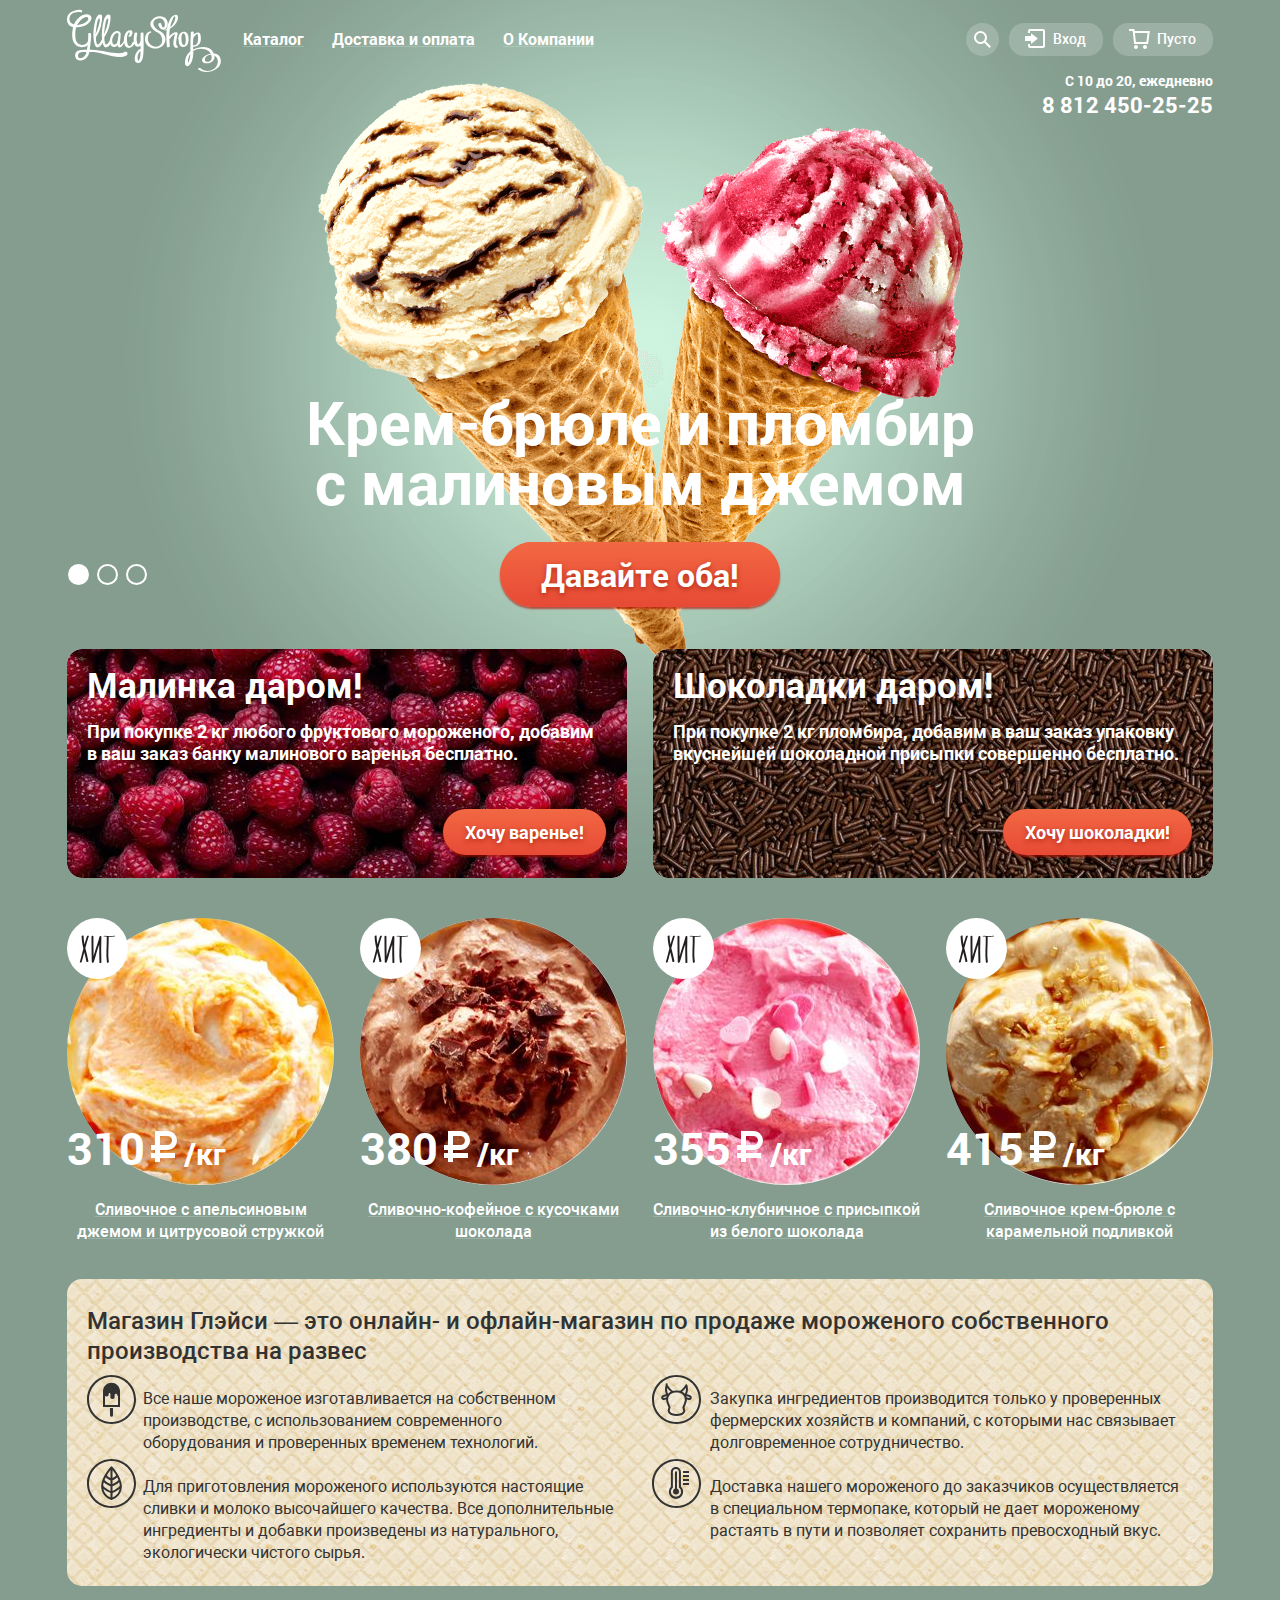
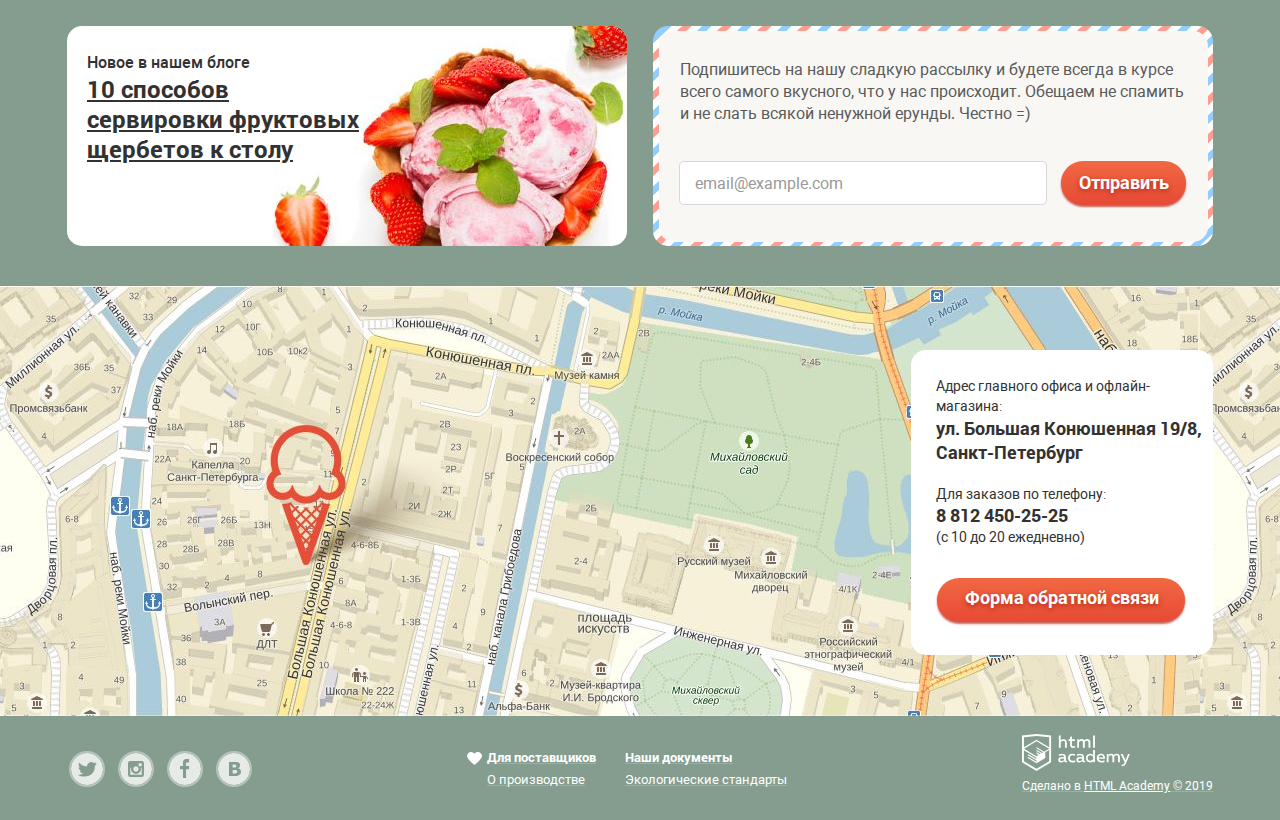
==== index.html @ 6096ced3 "проверка формы и анимация" ====
<!DOCTYPE html>
<html lang="ru">

<head>
  <meta charset="utf-8">
  <meta name="viewport" content="width=device-width, initial-scale=1.0">
  <meta http-equiv="X-UA-Compatible" content="ie=edge">
  <link rel="stylesheet" href="css/normalize.css">
  <link rel="stylesheet" href="css/style.css">
  <title>HTML Academy: Глейси</title>
</head>

<body>

  <!-- Slider controls -->
  <input type="radio" name="toggle" id="product-1" class="visually-hidden" checked>
  <input type="radio" name="toggle" id="product-2" class="visually-hidden">
  <input type="radio" name="toggle" id="product-3" class="visually-hidden">
  <!-- Slider controls -->

  <div class="site-wrapper">

    <!-- Header-->
    <header class="main-header container">
      <nav class="main-menu">
        <img src="img/logo.svg" class="main-header-logo" alt="Логотип Gllacy Shop">
        <div class="menu-wrapper">
          <ul class="menu-list">
            <li class="menu-item catalog-menu">
              <a href="" class="menu-link">Каталог</a>
              <ul class="submenu-list">
                <li class="submenu-item submenu-item-new">
                  <a href="#" class="submenu-link new">Новинки</a>
                </li>
                <li class="submenu-item">
                  <a href="catalog.html" class="submenu-link">Сливочное</a>
                </li>
                <li class="submenu-item">
                  <a href="#" class="submenu-link">Щербеты</a>
                </li>
                <li class="submenu-item">
                  <a href="#" class="submenu-link">Фруктовый лед</a>
                </li>
                <li class="submenu-item">
                  <a href="#" class="submenu-link">Мелорин</a>
                </li>
              </ul>
            </li>
            <li class="menu-item">
              <a href="#" class="menu-link">Доставка и оплата</a>
            </li>
            <li class="menu-item">
              <a href="#" class="menu-link">О Компании</a>
            </li>
          </ul>
          <ul class="user-menu-list">
            <li class="user-menu-item user-menu-item-search">

              <!-- Search pop-up -->

              <section class="search-modal">
                <form class="search-form">
                  <label for="search" class="visually-hidden">Поиск</label>
                  <input class="search-field" type="search" name="search" id="search" placeholder="Крем-брюле">
                </form>
              </section>

              <!-- Search pop-up -->

              <a href="#" class="user-menu-link user-menu-link-search">
                <svg xmlns="http://www.w3.org/2000/svg" xmlns:xlink="http://www.w3.org/1999/xlink" width="17"
                  height="17" viewBox="0 0 17 17">
                  <path class="user-menu-icon" fill="#fff"
                    d="M16.958 15.527L11.75 10.32A6.455 6.455 0 0 0 13 6.5 6.5 6.5 0 1 0 6.5 13a6.465 6.465 0 0 0 3.839-1.263l5.205 5.204 1.414-1.414zM6.5 11C4.019 11 2 8.981 2 6.5S4.019 2 6.5 2 11 4.019 11 6.5 8.981 11 6.5 11z" />
                </svg>
              </a>
            </li>
            <li class="user-menu-item user-menu-item-login">

              <!-- User login pop-up -->
              <section class="login-modal">
                <form action="#" method="post" class="login">
                  <label for="user-name" class="visually-hidden">Имя пользователя</label>
                  <label for="user-pass" class="visually-hidden"> Пароль пользователя</label>
                  <input class="user-login-field" type="email" name="user-name" id="user-name"
                    placeholder="email@example.com" required>
                  <input class="user-password-field" type="password" name="user-pass" id="user-pass"
                    placeholder="••••••••" required>
                  <button type="submit" class="button button-orange button-login-form">Войти</button>
                </form>
                <ul class="login-list">
                  <li class="login-item">
                    <a href="#" class="login-link">Забыли пароль?</a>
                  </li>
                  <li class="login-item">
                    <a href="#" class="login-link">Новая регистрация</a>
                  </li>
                </ul>
              </section>
              <!-- User login pop-up -->

              <a href="#" class="user-menu-link user-menu-link-login">
                <svg class="user-menu-icon" xmlns="http://www.w3.org/2000/svg"
                  xmlns:xlink="http://www.w3.org/1999/xlink" width="21" height="19" viewBox="0 0 21 19">
                  <g class="user-menu-icon" fill="#fff">
                    <path d="M6 14.875L12.917 9.5 6 4.125v2.917H-.042v4.917H6z" />
                    <path
                      d="M18 0H5C3.9 0 3 .9 3 2v2h2V2h13v15H5v-2H3v2c0 1.1.9 2 2 2h13c1.1 0 2-.9 2-2V2c0-1.1-.9-2-2-2z" />
                  </g>
                </svg>
                Вход
              </a>
            </li>
            <li class="user-menu-item">
              <a href="#" class="user-menu-link empty-cart">
                <svg class="user-menu-icon" xmlns="http://www.w3.org/2000/svg" width="21" height="20"
                  viewBox="0 0 21 20">
                  <g class="user-menu-icon" fill="#fff">
                    <path
                      d="M5.657 2.031L5.422 0H0v2h3.64l1.5 13h13.988l1.699-12.969H5.657zM17.372 13H6.922L5.888 4.031h12.66L17.372 13z" />
                    <circle cx="6.984" cy="18" r="2" />
                    <circle cx="15.984" cy="18" r="2" />
                  </g>
                </svg>
                Пусто
              </a>
            </li>
          </ul>
        </div>
      </nav>
      <section class="contacts-container">
        <p class="work-time">С 10 до 20, ежедневно</p>
        <p class="header-phone"><a href="tel:88124502525">8 812 450-25-25</a></p>
      </section>
    </header>
    <!-- Header-->

    <!-- Main-->
    <main>
      <!-- Slider -->
      <div class="slider-container">
        <section class="slider">
          <ul class="slider-list">
            <li class="slider-item slide" id="slide1">
              <h3 class="slide-title">
                Крем-брюле и пломбир с малиновым джемом
              </h3>
              <a class="button button-orange button-slider" href="#">Давайте оба!</a>
            </li>
            <li class="slider-item slide" id="slide2">
              <h3 class="slide-title">
                Шоколадный пломбир и лимонный сорбет
              </h3>
              <a class="button button-orange button-slider" href="#">Давайте оба!</a>
            </li>
            <li class="slider-item slide " id="slide3">
              <h3 class="slide-title">
                Пломбир с помадкой и клубничный щербет
              </h3>
              <a class="button button-orange button-slider" href="#">Давайте оба!</a>
            </li>
          </ul>
          <div class="slider-controls">
            <label for="product-1">Первый</label>
            <label for="product-2">Второй</label>
            <label for="product-3">Третий</label>
          </div>
        </section>
      </div>
      <!-- Slider -->

      <!-- Promo-blocks -->
      <div class="container promotion-container">
        <section class="promotion raspberry-free">
          <h2 class="promo-title">Малинка даром!</h2>
          <p class="promo-content">
            При покупке 2 кг любого фруктового мороженого, добавим в ваш заказ банку малинового варенья бесплатно.
          </p>
          <div class="button-promo-container">
            <button type="button" class="button button-orange">Хочу варенье!</button>
          </div>
        </section>
        <section class="promotion chocolate-free">
          <h2 class="promo-title">Шоколадки даром!</h2>
          <p class="promo-content">
            При покупке 2 кг пломбира, добавим в ваш заказ упаковку вкуснейшей шоколадной присыпки совершенно
            бесплатно.
          </p>
          <div class="button-promo-container">
            <button type="button" class="button button-orange">Хочу шоколадки!</button>
          </div>
        </section>
      </div>
      <!-- Promo-blocks -->

      <!-- Catalog items -->
      <section class="container catalog">
        <ul class="catalog-list">
          <li class="catalog-item">
            <a href="#" class="catalog-item-link">
              <div class="catalog-item-wrapper">
                <div class="hit">
                  <svg xmlns="http://www.w3.org/2000/svg" width="61" height="61" viewBox="0 0 61 61">
                    <circle fill="#FFF" cx="30.5" cy="30.5" r="30.5" />
                    <g fill="#231F20">
                      <path
                        d="M19.985 18.27c-.915 2.683-1.718 5.384-2.472 8.094-.543-2.863-.921-5.756-.958-8.715-.005-.431-1.939-.11-1.932.518.052 4.243.8 8.354 1.747 12.432-1.196 4.58-2.311 9.18-3.579 13.771-.109.394 1.771.138 1.904-.344.902-3.265 1.726-6.535 2.556-9.8.805 3.204 1.644 6.407 2.273 9.657.098.508 2.041.045 1.932-.518-.864-4.462-2.12-8.836-3.146-13.247 1.068-4.086 2.202-8.157 3.578-12.191.124-.361-1.737-.145-1.903.343zM34.395 18.798c.049-1.047-1.919-.794-1.963.128-.004.08-.004.159-.008.238-.039.065-.084.128-.101.204-1.004 4.463-2.611 8.729-4.056 13.06-.644 1.93-1.139 3.898-1.666 5.856-.139-6.623-.135-13.237-.165-19.871-.005-1.042-1.965-.769-1.961.134.037 8.337.018 16.641.303 24.971a.644.644 0 0 0-.034.301l.064.445c.123.856 1.959.48 1.944-.317.005-.011.016-.018.021-.029 1.636-4.171 2.478-8.591 3.894-12.838.521-1.558 1.048-3.108 1.561-4.662-.071 5.987.058 11.969.211 17.961.026 1.012 1.58.771 1.91.065l.056-.119c.112-.239.088-.423-.015-.558-.211-8.333-.389-16.635.005-24.969zM47.32 17.66c-3.158.38-6.312.227-9.478.048-.491-.028-2.24.851-1.221.908 1.093.062 2.182.109 3.271.145-.093.081-.161.167-.157.265.295 8.408-1.054 17.239.191 25.564.063.424 2.01.005 1.932-.518-1.229-8.229.069-16.951-.185-25.27 1.776.012 3.551-.052 5.33-.266.857-.102 1.669-1.039.317-.876z" />
                    </g>
                  </svg>
                </div>
                <img src="img/creamy-with-orange-jam-and-citrus-shavings.jpg" class="catalog-item-image"
                  alt="Сливочное с апельсиновым джемом и цитрусовой стружкой" width="267" height="267">
                <p class="cost-container">
                  <span class="cost">310</span>
                  <svg xmlns="http://www.w3.org/2000/svg" width="31" height="36" viewBox="0 0 31 36">
                    <path fill="#FFF"
                      d="M11 21h7.451c5.247 0 9.5-4.253 9.5-9.5S23.698 2 18.451 2H6v14H2v5h4v3H2v5h4v4h5v-4h15v-5H11v-3zm0-14h7.451v-.03a4.53 4.53 0 0 1 0 9.06V16H11V7z" />
                  </svg>
                  <span class="weight">/кг</span>
                </p>
              </div>
              <p class="item-description">
                Сливочное с апельсиновым джемом и цитрусовой стружкой
              </p>
            </a>
            <button class="button button-orange button-catalog" type="button">Быстрый просмотр</button>
          </li>
          <li class="catalog-item">
            <a href="#" class="catalog-item-link">
              <div class="catalog-item-wrapper">
                <div class="hit">
                  <svg xmlns="http://www.w3.org/2000/svg" width="61" height="61" viewBox="0 0 61 61">
                    <circle fill="#FFF" cx="30.5" cy="30.5" r="30.5" />
                    <g fill="#231F20">
                      <path
                        d="M19.985 18.27c-.915 2.683-1.718 5.384-2.472 8.094-.543-2.863-.921-5.756-.958-8.715-.005-.431-1.939-.11-1.932.518.052 4.243.8 8.354 1.747 12.432-1.196 4.58-2.311 9.18-3.579 13.771-.109.394 1.771.138 1.904-.344.902-3.265 1.726-6.535 2.556-9.8.805 3.204 1.644 6.407 2.273 9.657.098.508 2.041.045 1.932-.518-.864-4.462-2.12-8.836-3.146-13.247 1.068-4.086 2.202-8.157 3.578-12.191.124-.361-1.737-.145-1.903.343zM34.395 18.798c.049-1.047-1.919-.794-1.963.128-.004.08-.004.159-.008.238-.039.065-.084.128-.101.204-1.004 4.463-2.611 8.729-4.056 13.06-.644 1.93-1.139 3.898-1.666 5.856-.139-6.623-.135-13.237-.165-19.871-.005-1.042-1.965-.769-1.961.134.037 8.337.018 16.641.303 24.971a.644.644 0 0 0-.034.301l.064.445c.123.856 1.959.48 1.944-.317.005-.011.016-.018.021-.029 1.636-4.171 2.478-8.591 3.894-12.838.521-1.558 1.048-3.108 1.561-4.662-.071 5.987.058 11.969.211 17.961.026 1.012 1.58.771 1.91.065l.056-.119c.112-.239.088-.423-.015-.558-.211-8.333-.389-16.635.005-24.969zM47.32 17.66c-3.158.38-6.312.227-9.478.048-.491-.028-2.24.851-1.221.908 1.093.062 2.182.109 3.271.145-.093.081-.161.167-.157.265.295 8.408-1.054 17.239.191 25.564.063.424 2.01.005 1.932-.518-1.229-8.229.069-16.951-.185-25.27 1.776.012 3.551-.052 5.33-.266.857-.102 1.669-1.039.317-.876z" />
                    </g>
                  </svg>
                </div>
                <img src="img/creamy-coffee-with-pieces-of-chocolate.jpg" alt="Сливочно-кофейное с кусочками шоколада"
                  class="catalog-item-image" width="267" height="267">
                <p class="cost-container">
                  <span class="cost">380</span>
                  <svg xmlns="http://www.w3.org/2000/svg" width="31" height="36" viewBox="0 0 31 36">
                    <path fill="#FFF"
                      d="M11 21h7.451c5.247 0 9.5-4.253 9.5-9.5S23.698 2 18.451 2H6v14H2v5h4v3H2v5h4v4h5v-4h15v-5H11v-3zm0-14h7.451v-.03a4.53 4.53 0 0 1 0 9.06V16H11V7z" />
                  </svg>
                  <span class="weight">/кг</span>
                </p>
              </div>
              <p class="item-description">
                Сливочно-кофейное с кусочками шоколада
              </p>
            </a>
            <button class="button button-orange button-catalog" type="button">Быстрый просмотр</button>
          </li>
          <li class="catalog-item">
            <a href="#" class="catalog-item-link">
              <div class="catalog-item-wrapper">
                <div class="hit">
                  <svg xmlns="http://www.w3.org/2000/svg" width="61" height="61" viewBox="0 0 61 61">
                    <circle fill="#FFF" cx="30.5" cy="30.5" r="30.5" />
                    <g fill="#231F20">
                      <path
                        d="M19.985 18.27c-.915 2.683-1.718 5.384-2.472 8.094-.543-2.863-.921-5.756-.958-8.715-.005-.431-1.939-.11-1.932.518.052 4.243.8 8.354 1.747 12.432-1.196 4.58-2.311 9.18-3.579 13.771-.109.394 1.771.138 1.904-.344.902-3.265 1.726-6.535 2.556-9.8.805 3.204 1.644 6.407 2.273 9.657.098.508 2.041.045 1.932-.518-.864-4.462-2.12-8.836-3.146-13.247 1.068-4.086 2.202-8.157 3.578-12.191.124-.361-1.737-.145-1.903.343zM34.395 18.798c.049-1.047-1.919-.794-1.963.128-.004.08-.004.159-.008.238-.039.065-.084.128-.101.204-1.004 4.463-2.611 8.729-4.056 13.06-.644 1.93-1.139 3.898-1.666 5.856-.139-6.623-.135-13.237-.165-19.871-.005-1.042-1.965-.769-1.961.134.037 8.337.018 16.641.303 24.971a.644.644 0 0 0-.034.301l.064.445c.123.856 1.959.48 1.944-.317.005-.011.016-.018.021-.029 1.636-4.171 2.478-8.591 3.894-12.838.521-1.558 1.048-3.108 1.561-4.662-.071 5.987.058 11.969.211 17.961.026 1.012 1.58.771 1.91.065l.056-.119c.112-.239.088-.423-.015-.558-.211-8.333-.389-16.635.005-24.969zM47.32 17.66c-3.158.38-6.312.227-9.478.048-.491-.028-2.24.851-1.221.908 1.093.062 2.182.109 3.271.145-.093.081-.161.167-.157.265.295 8.408-1.054 17.239.191 25.564.063.424 2.01.005 1.932-.518-1.229-8.229.069-16.951-.185-25.27 1.776.012 3.551-.052 5.33-.266.857-.102 1.669-1.039.317-.876z" />
                    </g>
                  </svg>
                </div>
                <img src="img/creamy-strawberry-with-white-chocolate-powder.jpg" class="catalog-item-image"
                  alt="Сливочно-клубничное с присыпкой из белого шоколада" width="267" height="267">
                <p class="cost-container">
                  <span class="cost">355</span>
                  <svg xmlns="http://www.w3.org/2000/svg" width="31" height="36" viewBox="0 0 31 36">
                    <path fill="#FFF"
                      d="M11 21h7.451c5.247 0 9.5-4.253 9.5-9.5S23.698 2 18.451 2H6v14H2v5h4v3H2v5h4v4h5v-4h15v-5H11v-3zm0-14h7.451v-.03a4.53 4.53 0 0 1 0 9.06V16H11V7z" />
                  </svg>
                  <span class="weight">/кг</span>
                </p>
              </div>
              <p class="item-description">
                Сливочно-клубничное с присыпкой из белого шоколада
              </p>
            </a>
            <button class="button button-orange button-catalog" type="button">Быстрый просмотр</button>
          </li>
          <li class="catalog-item">
            <a href="#" class="catalog-item-link">
              <div class="catalog-item-wrapper">
                <div class="hit">
                  <svg xmlns="http://www.w3.org/2000/svg" width="61" height="61" viewBox="0 0 61 61">
                    <circle fill="#FFF" cx="30.5" cy="30.5" r="30.5" />
                    <g fill="#231F20">
                      <path
                        d="M19.985 18.27c-.915 2.683-1.718 5.384-2.472 8.094-.543-2.863-.921-5.756-.958-8.715-.005-.431-1.939-.11-1.932.518.052 4.243.8 8.354 1.747 12.432-1.196 4.58-2.311 9.18-3.579 13.771-.109.394 1.771.138 1.904-.344.902-3.265 1.726-6.535 2.556-9.8.805 3.204 1.644 6.407 2.273 9.657.098.508 2.041.045 1.932-.518-.864-4.462-2.12-8.836-3.146-13.247 1.068-4.086 2.202-8.157 3.578-12.191.124-.361-1.737-.145-1.903.343zM34.395 18.798c.049-1.047-1.919-.794-1.963.128-.004.08-.004.159-.008.238-.039.065-.084.128-.101.204-1.004 4.463-2.611 8.729-4.056 13.06-.644 1.93-1.139 3.898-1.666 5.856-.139-6.623-.135-13.237-.165-19.871-.005-1.042-1.965-.769-1.961.134.037 8.337.018 16.641.303 24.971a.644.644 0 0 0-.034.301l.064.445c.123.856 1.959.48 1.944-.317.005-.011.016-.018.021-.029 1.636-4.171 2.478-8.591 3.894-12.838.521-1.558 1.048-3.108 1.561-4.662-.071 5.987.058 11.969.211 17.961.026 1.012 1.58.771 1.91.065l.056-.119c.112-.239.088-.423-.015-.558-.211-8.333-.389-16.635.005-24.969zM47.32 17.66c-3.158.38-6.312.227-9.478.048-.491-.028-2.24.851-1.221.908 1.093.062 2.182.109 3.271.145-.093.081-.161.167-.157.265.295 8.408-1.054 17.239.191 25.564.063.424 2.01.005 1.932-.518-1.229-8.229.069-16.951-.185-25.27 1.776.012 3.551-.052 5.33-.266.857-.102 1.669-1.039.317-.876z" />
                    </g>
                  </svg>
                </div>
                <img src="img/creme-brulee-cream-with-caramel-sauce.jpg" class="catalog-item-image"
                  alt="Сливочное крем-брюле с карамельной подливкой" width="267" height="267">
                <p class="cost-container">
                  <span class="cost">415</span>
                  <svg xmlns="http://www.w3.org/2000/svg" width="31" height="36" viewBox="0 0 31 36">
                    <path fill="#FFF"
                      d="M11 21h7.451c5.247 0 9.5-4.253 9.5-9.5S23.698 2 18.451 2H6v14H2v5h4v3H2v5h4v4h5v-4h15v-5H11v-3zm0-14h7.451v-.03a4.53 4.53 0 0 1 0 9.06V16H11V7z" />
                  </svg>
                  <span class="weight">/кг</span>
                </p>
              </div>
              <p class="item-description">
                Сливочное крем-брюле с карамельной подливкой
              </p>
            </a>
            <button class="button button-orange button-catalog" type="button">Быстрый просмотр</button>
          </li>
        </ul>
      </section>
      <!-- Catalog items -->

      <!-- About (SEO) -->
      <article class="about container">
        <h2 class="about-title">
          Магазин Глэйси — это онлайн- и офлайн-магазин по продаже мороженого собственного производства на развес
        </h2>
        <div class="content-container">
          <p class="about-content ice-cream">
            Все наше мороженое изготавливается на собственном производстве, с использованием современного оборудования и
            проверенных временем технологий.
          </p>
          <p class="about-content cow">
            Закупка ингредиентов производится только у проверенных фермерских хозяйств и компаний, с которыми нас
            связывает
            долговременное сотрудничество.
          </p>
          <p class="about-content eco">
            Для приготовления мороженого используются настоящие сливки и молоко высочайшего качества. Все дополнительные
            ингредиенты и добавки произведены из натурального, экологически чистого сырья.
          </p>
          <p class="about-content thermometr">
            Доставка нашего мороженого до заказчиков осуществляется в специальном термопаке, который не дает мороженому
            растаять в пути и позволяет сохранить превосходный вкус.
          </p>
        </div>
      </article>
      <!-- About (SEO) -->

      <!-- News & subscription -->
      <div class="news-wrapper container">
        <article class="news">
          <h3 class="news-title">Новое в нашем блоге</h3>
          <div class="news-link-container">
            <a href="#" class="news-link">
              10 способов сервировки фруктовых щербетов к столу
            </a>
          </div>
        </article>
        <div class="subscription-wrapper">
          <section class="subscription">
            <p class="subscription-content">
              Подпишитесь на нашу сладкую рассылку и будете всегда в курсе всего самого вкусного, что у нас происходит.
              Обещаем не спамить и не слать всякой ненужной ерунды. Честно =)
            </p>
            <div class="subscribe-container">
              <form action="#" method="post" class="subscribe-form">
                <label for="e-mail" class="visually-hidden">Ваш email</label>
                <input class="subscribe-email" type="email" id="e-mail" name="email" placeholder="email@example.com"
                  required>
                <button class="button button-orange button-subscribe-form" type="submit">Отправить</button>
              </form>
            </div>
          </section>
        </div>
      </div>
      <!-- News & subscription -->

      <!-- Maps & adress -->
      <section class="map">
        <div class="map-wrapper" id="map__canvas"></div>
        <div class="adress-wrapper container">
          <div class="adress-container">
            <p class="adress-content">
              Адрес главного офиса и офлайн-магазина:
              <br>
              <strong class="adress-company">ул. Большая Конюшенная 19/8,
                <br>
                Санкт-Петербург
              </strong>
              Для заказов по телефону:
              <br>
              <a href="tel:+78124502525" class="phone">8 812 450-25-25</a>
              <br>
              (с 10 до 20 ежедневно)
            </p>
            <a href="#" class="button button-orange button-feedback">Форма обратной связи</a>
          </div>
        </div>
      </section>
      <!-- Subscribe form -->
      <section class="feedback">
        <h2 class="feedback-title">Мы обязательно вам ответим!</h2>
        <a class="modal-close"><span class="visually-hidden">Закрыть</span></a>
        <form action="#" method="post" class="feedback-form">
          <div class="feedback-modal-wrapper">
            <label for="name" class="visually-hidden">Ваше имя</label>
            <input class="feedback-modal-field" type="text" name="name" id="name" placeholder="Имя Фамилия">
          </div>
          <div class="feedback-modal-wrapper">
            <label for="email" class="visually-hidden">Ваш email</label>
            <input class="feedback-modal-field" type="email" name="email" id="email" placeholder="email@example.com">
          </div>
          <div class="feedback-modal-wrapper">
            <label for="about" class="visually-hidden">Расскажите о себе</label>
            <textarea class="feedback-modal-field feedback-modal-field-text" name="about" id="about" cols="50" rows="4"
              placeholder="В свободной форме"></textarea>
          </div>
          <button type="submit" class="button button-orange button-feedback-form">Отправить</button>
        </form>
      </section>
      <div class="feedback-overlay"></div>
      <!-- Subscribe form -->

      <!-- Maps & adress -->

      <!-- Footer -->
      <footer class="main-footer container">
        <section class="social">
          <ul class="social-list">
            <li class="social-list-item">
              <a href="https://twitter.com/" class="social-list-link social-list-link--twitter">
                <svg class="social-link-icon" xmlns="http://www.w3.org/2000/svg" width="32" height="32"
                  viewBox="0 0 32 32">
                  <title>Twitter</title>
                  <path fill="#FFF"
                    d="M16 0C7.164 0 0 7.164 0 16c0 8.837 7.164 16 16 16 8.837 0 16-7.163 16-16 0-8.836-7.163-16-16-16zm7.944 12.809c-.251 6.516-3.463 10.832-10.992 10.702h-.486c-.447 0-4.543-.443-5.344-1.823 2.479.19 4.247-.406 5.12-1.136-1.048-.289-2.923-.461-3.251-2.848.384.104.618.221 1.299.113-1.307-.824-2.758-1.519-2.679-3.643.311.317 1.164.518 1.46.457-.768-.233-2.149-3.244-.974-4.781 1.984 1.79 4.075 3.482 7.804 3.643.227-2.214 1.24-3.699 3.168-4.325 1.84-.479 3.255.26 3.901 1.138.737-.224 1.453-.466 2.193-.685-.004.833-.569 1.463-.935 1.709.747.165 1.423-.475 1.423-.475-.184.963-1.094 1.725-1.707 1.954z" />
                </svg>
              </a>
            </li>
            <li class="social-list-item">
              <a href="https://www.instagram.com/" class="social-list-link social-list-link--instagram">
                <svg class="social-link-icon" xmlns="http://www.w3.org/2000/svg" width="32" height="32"
                  viewBox="0 0 32 32">
                  <g fill="#FFF">
                    <title>Instagram</title>
                    <path
                      d="M20.916 16a4.938 4.938 0 1 1-9.877 0c0-.394.051-.773.138-1.14h-.897v6.838h11.396V14.86h-.897c.086.367.137.746.137 1.14z" />
                    <path
                      d="M15.978 18.659c1.466 0 2.659-1.193 2.659-2.659s-1.193-2.659-2.659-2.659c-1.466 0-2.659 1.193-2.659 2.659s1.192 2.659 2.659 2.659zM18.637 10.302h3.039v3.039h-3.039z" />
                    <path
                      d="M16 0C7.164 0 0 7.164 0 16c0 8.837 7.164 16 16 16 8.837 0 16-7.163 16-16 0-8.836-7.163-16-16-16zm7.955 21.698a2.285 2.285 0 0 1-2.279 2.279H10.279A2.285 2.285 0 0 1 8 21.698V10.302a2.286 2.286 0 0 1 2.279-2.279h11.396a2.286 2.286 0 0 1 2.279 2.279v11.396z" />
                  </g>
                </svg>
              </a>
            </li>
            <li class="social-list-item">
              <a href="https://www.facebook.com/" class="social-list-link social-list-link--facebook">
                <svg class="social-link-icon" xmlns="http://www.w3.org/2000/svg" width="32" height="32"
                  viewBox="0 0 32 32">
                  <title>Facebook</title>
                  <path fill="#FFF"
                    d="M16 0C7.164 0 0 7.163 0 16s7.164 16 16 16c8.837 0 16-7.164 16-16S24.837 0 16 0zm4.062 9.455h-3.021v3.444h3.021v3.445h-3.021v8.61H14.02v-8.61H11v-3.445h3.021V9.455c0-1.902 1.353-3.445 3.021-3.445h3.021v3.445z" />
                </svg>
              </a>
            </li>
            <li class="social-list-item">
              <a href="https://vk.com/" class="social-list-link social-list-link--vk">
                <svg class="social-link-icon" xmlns="http://www.w3.org/2000/svg" width="32" height="32"
                  viewBox="0 0 32 32">
                  <g fill="#FFF">
                    <title>Вконтакте</title>
                    <path
                      d="M16.637 14.495c.402-.019.719-.082.951-.188.326-.145.54-.33.641-.559.101-.229.15-.496.15-.797 0-.232-.058-.465-.174-.697-.116-.232-.322-.405-.617-.517-.264-.1-.592-.155-.984-.165a76.242 76.242 0 0 0-1.652-.014h-.339v2.965h.565c.571 0 1.057-.009 1.459-.028zM18.118 17.084c-.282-.081-.672-.125-1.166-.132a127.97 127.97 0 0 0-1.55-.009h-.79v3.493h.264c1.014 0 1.74-.003 2.18-.009a3.2 3.2 0 0 0 1.212-.245c.377-.157.633-.364.774-.625s.214-.562.214-.9c0-.446-.088-.788-.261-1.03-.17-.241-.464-.423-.877-.543z" />
                    <path
                      d="M16 0C7.164 0 0 7.164 0 16c0 8.837 7.164 16 16 16 8.837 0 16-7.163 16-16 0-8.836-7.163-16-16-16zm6.602 20.531a3.73 3.73 0 0 1-1.124 1.327c-.552.415-1.161.71-1.823.886s-1.501.264-2.519.264h-6.121V8.987h5.443c1.13 0 1.957.038 2.48.113a5.126 5.126 0 0 1 1.561.5c.533.27.929.632 1.189 1.087.26.455.392.975.392 1.558 0 .678-.179 1.278-.536 1.795-.358.518-.863.92-1.517 1.208v.075c.917.182 1.642.559 2.179 1.13.537.571.807 1.325.807 2.261 0 .678-.138 1.283-.411 1.817z" />
                  </g>
                </svg>
              </a>
            </li>
          </ul>
        </section>
        <section class="footer-menu">
          <ul class="footer-menu-list">
            <li class="footer-menu-item">
              <svg xmlns="http://www.w3.org/2000/svg" width="15" height="13" viewBox="0 0 15 13">
                <path fill="#FFF"
                  d="M10.799 0c-1.35 0-2.551.65-3.3 1.661A4.097 4.097 0 0 0 4.199 0C1.875 0 0 1.806 0 4.044 0 7.223 7.499 13 7.499 13s7.499-5.777 7.499-8.956C14.998 1.806 13.123 0 10.799 0z" />
              </svg>
              <a href="#" class="footer-menu-link">
                Для поставщиков
              </a>
            </li>
            <li class="footer-menu-item">
              <a href="#" class="footer-menu-link">
                О производстве
              </a>
            </li>
          </ul>
          <ul class="footer-menu-list">
            <li class="footer-menu-item">
              <a href="#" class="footer-menu-link">
                Наши документы
              </a>
            </li>
            <li class="footer-menu-item">
              <a href="#" class="footer-menu-link">
                Экологические стандарты
              </a>
            </li>
          </ul>
        </section>
        <section class="copyright">
          <svg id="Layer_1" data-name="Layer 1" xmlns="http://www.w3.org/2000/svg" viewBox="0 0 108.08 36.85"
            width="108" height="39">
            <title>HTML Academy</title>
            <path
              d="M44.61,26.88a2,2,0,0,0,.55-0.1v1.33a3.25,3.25,0,0,1-1.18.21,1.67,1.67,0,0,1-1.67-1,4.84,4.84,0,0,1-3.14,1.08c-1.51,0-2.91-.83-2.91-2.55,0-2.13,2-2.79,3.71-2.79a11.08,11.08,0,0,1,2.17.25v-0.3c0-1-.76-1.77-2.19-1.77a7.42,7.42,0,0,0-3,.64v-1.7a10.21,10.21,0,0,1,3.19-.55c2.36,0,3.81,1.12,3.81,3.65v3a0.54,0.54,0,0,0,.49.59h0.17Zm-6.44-1.13A1.35,1.35,0,0,0,39.63,27h0.11a3.39,3.39,0,0,0,2.41-1V24.58a9.72,9.72,0,0,0-1.81-.21c-1,0-2.16.33-2.16,1.38h0Zm12.36-6.11a5,5,0,0,1,2.57.64V22a4.08,4.08,0,0,0-2.3-.7,2.75,2.75,0,1,0,0,5.49,5,5,0,0,0,2.43-.64v1.71a6.27,6.27,0,0,1-2.76.57A4.21,4.21,0,0,1,46,24.51q0-.21,0-0.41a4.32,4.32,0,0,1,4.18-4.46h0.38Zm12.17,7.24a2,2,0,0,0,.55-0.1v1.33a3.25,3.25,0,0,1-1.18.21,1.67,1.67,0,0,1-1.67-1,4.84,4.84,0,0,1-3.14,1.08c-1.51,0-2.91-.83-2.91-2.55,0-2.13,2-2.79,3.71-2.79a11.08,11.08,0,0,1,2.17.25v-0.3c0-1-.76-1.77-2.19-1.77a7.42,7.42,0,0,0-3,.64v-1.7a10.21,10.21,0,0,1,3.19-.55c2.36,0,3.81,1.12,3.81,3.65v3a0.54,0.54,0,0,0,.49.59h0.17Zm-6.44-1.13A1.35,1.35,0,0,0,57.73,27h0.11a3.39,3.39,0,0,0,2.41-1V24.58a9.72,9.72,0,0,0-1.81-.21c-1.06,0-2.16.33-2.16,1.38h0ZM73,16V28.2H71.35V26.88a3.88,3.88,0,0,1-3.19,1.54,4.4,4.4,0,0,1,0-8.78,3.81,3.81,0,0,1,3,1.3V16H73Zm-4.53,5.22a2.76,2.76,0,1,0,0,5.52A2.86,2.86,0,0,0,71.15,25V23A2.91,2.91,0,0,0,68.49,21.27ZM79,19.64c3.31,0,4.46,2.68,3.92,5.09H76.7c0.21,1.5,1.67,2.11,3.19,2.11a6.11,6.11,0,0,0,2.64-.59v1.6a7.14,7.14,0,0,1-3,.57C77,28.42,74.78,27,74.78,24a4.18,4.18,0,0,1,4-4.39H79Zm0.09,1.54a2.28,2.28,0,0,0-2.44,2.1v0.06H81.3A2,2,0,0,0,79.13,21.18Zm5.73,7V19.87h1.65v1a3.81,3.81,0,0,1,2.78-1.27A2.86,2.86,0,0,1,91.89,21a4.12,4.12,0,0,1,2.91-1.33A3.06,3.06,0,0,1,98,23V28.2h-1.9V23.05a1.59,1.59,0,0,0-1.42-1.75H94.42a2.8,2.8,0,0,0-2.07,1.12V28.2h-1.9V23.05A1.59,1.59,0,0,0,89,21.31H88.8a3,3,0,0,0-2.21,1.29v5.63H84.86Zm21.31-8.33h1.9l-3.91,9.46c-0.9,2.17-2.09,2.86-3.35,2.86a4.76,4.76,0,0,1-1.1-.14V30.46a2.86,2.86,0,0,0,.85.12c0.9,0,1.58-.64,2.07-1.9l0.17-.42-4-8.4h2l2.86,6.29ZM38.73,1.46V6.22a3.81,3.81,0,0,1,2.7-1.14,3.25,3.25,0,0,1,3.44,3.4v5.15H43V8.72a1.81,1.81,0,0,0-1.61-2h-0.3a2.93,2.93,0,0,0-2.32,1.39v5.52h-1.9V1.46h1.9ZM49.94,2.31v3h3V6.91h-3v3.81c0,1.1.5,1.46,1.58,1.46a4.49,4.49,0,0,0,1.69-.33v1.6A6.8,6.8,0,0,1,51,13.8a2.55,2.55,0,0,1-2.86-2.74V6.89H46.58V5.26h1.5V2.74Zm5.4,11.31V5.28H57v1A3.81,3.81,0,0,1,59.77,5a2.86,2.86,0,0,1,2.6,1.33A4.12,4.12,0,0,1,65.28,5,3.06,3.06,0,0,1,68.44,8.4v5.21h-1.9V8.46a1.59,1.59,0,0,0-1.42-1.75H64.89a2.8,2.8,0,0,0-2.07,1.12v5.78h-1.9V8.46A1.59,1.59,0,0,0,59.5,6.71H59.27A3,3,0,0,0,57.06,8v5.63H55.34ZM71.17,1.45H73V13.6H71.17V1.45ZM14.71,0H14.55L0,1.54V28.21l14.55,8.66,14.55-8.66V1.54Zm12.5,27.1L14.55,34.64,1.9,27.12V16.18l12.59,7.5V25L5.86,19.9v1.31l8.68,5.21v1.39L5.87,22.65V24l8.68,5.21,8.75-5.24V18.31L27.2,16V27.12Zm0-12.53-3.48,2-1.6,1L14.51,13v1.31L21,18.23H21l-0.14.09-1,.54-5.37-3.2V17l4.24,2.52-1,.67-3.2-1.9v1.31l2.1,1.24L14.5,22.1,2,14.65,14.51,7.11Zm0-1.32L14.49,5.76,1.91,13.25v-10L14.56,1.92,27.21,3.25v10h0Z"
              transform="translate(0 -0.02)" fill="#fff" />
          </svg>
          <a class="copyright-link" href="https://htmlacademy.ru/intensive/htmlcss">
            Сделано в <span class="footer-copyright">HTML Academy</span> © 2019
          </a>
        </section>
      </footer>
      <!-- Footer -->
    </main>
  </div>
  <script src="https://api-maps.yandex.ru/2.1/?lang=ru_RU" type="text/javascript"></script>
  <script src="js/script.js"></script>
</body>

</html>
---- css/style.css ----
@font-face {
  font-weight: 400;
  font-family: "Roboto";
  font-style: normal;

  font-display: swap;
  src: url("../fonts/roboto.woff2"),
  url("../fonts/roboto.woff");
}

@font-face {
  font-weight: 500;
  font-family: "Roboto";
  font-style: normal;

  font-display: swap;
  src: url("../fonts/robotomedium.woff2"),
  url("../fonts/robotomedium.woff");
}

@font-face {
  font-weight: 700;
  font-family: "Roboto";
  font-style: normal;

  font-display: swap;
  src: url("../fonts/robotobold.woff2"),
  url("../fonts/robotobold.woff");
}

html,
body {
  font-size: 18px;
  line-height: 1.2;
  font-family: "Roboto", Arial, sans-serif;

  background-color: #849d8f;
}

.container {
  width: 1146px;
  margin-right: auto;
  margin-left: auto;
}

/* Header */
.main-header {
  font-weight: 700;
  color: white;
}

.main-header-logo {
  width: 154px;
  height: 64px;
  margin-right: 8px;
  padding-top: 9px;
}

.main-menu {
  display: flex;
}

.menu-wrapper {
  display: flex;
  flex-grow: 1;
  margin-top: 23px;
  margin-bottom: 10px;
}


.menu-list,
.user-menu-list {
  display: flex;
  justify-content: space-between;
  margin: 0;
  padding: 0;
}

.menu-link,
.user-menu-link {
  display: block;
  padding: 7px 14px;

  border-radius: 15px;
}

.menu-list {
  position: relative;

  font-size: 16px;
  line-height: 18px;
}

.menu-list,
.submenu-list,
.user-menu-list,
.login-list {
  list-style: none;
}

.menu-link:hover,
.menu-link:focus,
.user-menu-link:hover,
.user-menu-link:focus {
  color: #323232;

  background-color: white;
}

.menu-link {
  color: white;
  text-decoration: underline;

  text-decoration-color: rgba(255, 255, 255, 0.2);
}

.menu-item:hover .menu-link,
.menu-item:focus .menu-link {
  color: #323232;

  background-color: white;
}

.submenu-list {
  position: absolute;
  top: 37px;
  left: -6px;
  z-index: 11;

  display: none;
  padding: 0;

  background-color: rgb(248, 247, 244);
  border-radius: 5px;
  box-shadow: 0 20px 20px 0 rgba(0, 0, 0, 0.4);
}

.catalog-menu:hover .submenu-list,
.catalog-menu:focus .submenu-list {
  display: block;
}

.active-page {
  background-color: #d07058;
}

.submenu-item {
  width: 143px;
}

.submenu-link {
  display: block;
  padding-top: 9px;
  padding-bottom: 8px;
  padding-left: 21px;

  font-weight: 400;
  font-size: 14px;
  line-height: 15px;
  color: #323232;
  text-decoration: none;
}

.submenu-list .new {
  padding-bottom: 14px;

  font-weight: 700;
}

.submenu-item-new::after {
  content: "";
  position: absolute;
  top: 38px;
  left: 6px;

  width: 128px;
  height: 1px;

  background-color: black;
  opacity: 0.2;
}

.submenu-list .new:hover {
  border-top-left-radius: 5px;
  border-top-right-radius: 5px;
}

.submenu-item:last-child .submenu-link {
  padding-bottom: 14px;

  border-bottom-right-radius: 5px;
  border-bottom-left-radius: 5px;
}

.submenu-list .submenu-link:hover,
.submenu-list .submenu-link:focus {
  background-color: #fbded7;
}

.submenu-list .submenu-link:active {
  background-color: #f6b5a5;
}

.user-menu-list {
  margin-left: auto;

  font-weight: 500;
  font-size: 14px;
  line-height: 16px;
}

.user-menu-item {
  position: relative;
}

.user-menu-item:not(:last-child) {
  padding-right: 10px;
}

.user-menu-link {
  color: white;
  text-decoration: none;

  background-color: rgba(255, 255, 255, 0.2);
}

.user-menu-link {
  padding-top: 8px;
  padding-right: 17px;
  padding-bottom: 9px;
  padding-left: 44px;
}

.user-menu-link-search {
  width: 17px;
  height: 17px;
  padding: 8px;

  border-radius: 50%;
}

.user-menu-icon {
  position: absolute;
  top: 6px;
  left: 16px;
}

.user-menu-link:hover .user-menu-icon,
.user-menu-link:focus .user-menu-icon {
  fill: black;
}

.user-menu-item:hover .user-menu-link,
.user-menu-item:focus .user-menu-link {
  color: #323232;

  background-color: white;
}

.user-menu-item:hover .user-menu-icon,
.user-menu-item:focus .user-menu-icon {
  fill: black;
}

.contacts-container {
  display: flex;
  flex-direction: column;
  justify-content: flex-end;
}

.work-time {
  margin: 0;
  margin-bottom: 4px;

  font-size: 14px;
  line-height: 16px;
  text-align: right;
}

.header-phone {
  margin: 0;

  font-size: 22px;
  line-height: 24px;
  text-align: right;
}

.header-phone a {
  color: white;
  text-decoration: none;
}

/* Modal */

.search-modal {
  position: absolute;
  top: 36px;
  right: 10px;
  z-index: 12;

  display: none;
  width: 311px;
  min-height: 46px;
  padding-top: 20px;
  padding-right: 15px;
  padding-bottom: 20px;
  padding-left: 15px;

  background-color: #f8f7f4;
  border-radius: 5px;
  box-shadow: 0 20px 20px 0 rgba(0, 0, 0, 0.4);
}

.search-field {
  width: 100%;
  height: 44px;
  padding-top: 14px;
  padding-bottom: 15px;
  padding-left: 14px;

  font-weight: 700;
  font-size: 16px;
  line-height: 24px;
  color: #323232;

  border: 1px solid #d3d3d2;
  border-radius: 5px;
}

.search-field:hover {
  border: 2px solid rgba(178, 178, 178, 0.52);
}

.search-field::placeholder {
  font-weight: 400;
  font-size: 14px;
  line-height: 24px;
  text-align: left;
  color: #999999;
}

.user-menu-item-search:hover .search-modal,
.user-menu-item-search:focus .search-modal {
  display: block;
}

.login-modal {
  position: absolute;
  top: 36px;
  right: 8px;
  z-index: 12;

  display: none;
  width: 242px;
  min-height: 194px;
  padding-top: 21px;
  padding-right: 17px;
  padding-left: 19px;

  background-color: #f8f7f4;
  border-radius: 5px;
  box-shadow: 0 20px 20px 0 rgba(0, 0, 0, 0.4);
}

.user-login-field,
.user-password-field {
  width: 224px;
  height: 13px;
  margin-bottom: 21px;
  padding-top: 13px;
  padding-bottom: 15px;
  padding-left: 14px;

  font-weight: 700;
  font-size: 16px;
  line-height: 24px;
  color: #323232;

  border: 1px solid #d3d3d2;
  border-radius: 5px;
}

.user-login-field::placeholder,
.user-password-field::placeholder {
  font-weight: 400;
  font-size: 14px;
  line-height: 24px;
  text-align: left;
  color: #999999;
}

.user-login-field:hover,
.user-password-field:hover,
.user-login-field:focus,
.user-password-field:focus {
  border: 2px solid rgba(178, 178, 178, 0.52);
}

.login-list {
  position: absolute;
  right: 20px;
  bottom: 18px;

  padding: 0;

  font-weight: 400;
  font-size: 13px;
  line-height: 24px;
}

.login-link {
  display: block;

  color: #323232;
}

.login-link:hover,
.login-link:focus,
.login-link:active {
  color: #ffbc9e;
}

.user-menu-item-login:hover .login-modal,
.user-menu-item-login:focus .login-modal {
  display: block;
}

.cart-modal {
  position: absolute;
  top: 36px;
  right: 0;
  z-index: 2;

  display: none;
  box-sizing: border-box;
  width: 540px;
  min-height: 242px;
  padding-top: 24px;
  padding-right: 16px;
  padding-bottom: 20px;
  padding-left: 15px;

  background-color: #f8f7f4;
  border-radius: 5px;
  box-shadow: 0 20px 20px 0 rgba(0, 0, 0, 0.4);
}

.user-cart {
  position: relative;

  margin-bottom: 13px;

  border-collapse: collapse;

  border-bottom: 1px solid #cacac7;
}


.user-cart-item {
  min-height: 53px;
}

.cell {
  padding-top: 5px;

  font-weight: 400;
  font-size: 13px;
  line-height: 16px;
  vertical-align: top;
  text-align: left;
  color: #323232;
}

.column-1 {
  position: relative;

  width: 22px;
}

.column-2 {
  padding: 0;
  padding-bottom: 16px;
  padding-left: 3px;
}

.column-3 {
  padding-left: 10px;

  text-align: left;
}

.column-4 {
  width: 112px;

  text-align: center;
}

.column-5 {
  width: 82px;

  text-align: center;
}

.cost-in-cart {
  font-weight: 400;
  font-size: 13px;
  line-height: 16px;
  color: #999999;
}

.cart-image {
  border-radius: 50%;
}

.delete {
  content: url("../img/cross-small.svg");
}

.total-cost {
  display: block;
  margin-right: -3px;
  margin-bottom: 15px;

  font-weight: 700;
  font-size: 15px;
  line-height: 18px;
  text-align: right;
  color: #323232;
}

.user-menu-item-cart:hover .cart-modal,
.user-menu-item-cart:focus .cart-modal {
  display: block;
}

/* Modal */

/* Breadcrumbs */

.breadcrumbs {
  position: relative;
  top: -22px;
}

.breadcrumbs-list {
  display: flex;
  justify-content: flex-start;
  margin: 0;
  padding: 0;

  list-style: none;
}

.breadcrumbs-item {
  font-weight: 400;
  font-size: 14px;
  line-height: 16px;
}

.breadcrumbs-item:not(:last-child)::after {
  content: "»";

  padding-right: 6px;
  padding-left: 5px;
}

.breadcrumbs-link {
  color: white;
  text-decoration: underline;

  text-decoration-color: rgba(255, 255, 255, 0.2);
}

.breadcrumbs-link:hover,
.breadcrumbs-link:focus,
.breadcrumbs-link:active {
  color: #ffbc9e;

  text-decoration-color: #ffbc9e;
}

.breadcrumbs-item:last-child .breadcrumbs-link {
  text-decoration: none;
}

/* Breadcrumbs */


.catalog-title {
  position: relative;
  top: -20px;

  margin-top: 0;
  margin-bottom: 6px;

  font-weight: 700;
  font-size: 35px;
  line-height: 41px;
  text-align: left;
  color: white;
}

/* Header */

/* Filters */
.filters {
  margin-bottom: 34px;

  font-weight: 500;
  font-size: 16px;
  line-height: 18px;
}

.filters-form {
  display: flex;
  flex-wrap: wrap;
  justify-content: space-between;
  align-content: space-between;
  width: 860px;
}

.sort-filter,
.cost-filter,
.fat-content,
.fillers {
  padding: 0;

  border: 0;
}

.filters-name {
  padding-bottom: 5px;
  padding-left: 15px;

  font-size: 14px;
  color: white;
}

.filter-wrapper {
  background-color: rgba(255, 255, 255, 0.2);
  border-radius: 20px;
}

.sort-wrapper {
  position: relative;

  background-image: url("../img/select-arrow.svg");
  background-repeat: no-repeat;
  background-position: 168px 16px;
  cursor: pointer;
}

.sort-wrapper:hover,
.sort-wrapper:focus {
  color: #323232;

  cursor: pointer;
}

.sort-filter-select {
  width: 193px;
  padding: 9px 34px 9px 14px;

  color: white;

  background: transparent;
  border: 0;
  cursor: pointer;

  -webkit-appearance: none;
     -moz-appearance: none;
          appearance: none;
}

.sort-filter-select:hover,
.sort-filter-select:focus {
  color: #323232;

  background-image: url("../img/select-arrow.svg");
  background-repeat: no-repeat;
  background-position: 168px 16px;
  border-radius: 20px;
  outline: none;
}

.cost-wrapper {
  width: 220px;
  height: 36px;
}

.range-controls {
  position: relative;

  padding-top: 16px;
  padding-right: 20px;
  padding-left: 20px;
}

.range-controls .scale {
  height: 4px;

  background: rgba(255, 255, 255, 0.5);
}

.range-controls .bar {
  width: 118px;
  height: 4px;
  margin-left: 13px;

  background: white;
}

.range-toggle {
  position: absolute;
  top: 8px;

  width: 20px;
  height: 23px;

  background-image: url("../img/filter-button.svg");
  background-repeat: no-repeat;
  background-position: 0 0;
}

.range-toggle-min {
  left: 33px;
}

.range-toggle-max {
  left: 131px;
}

.range-toggle:hover,
.range-toggle:focus {
  -webkit-transform: scale(1.1);
      -ms-transform: scale(1.1);
          transform: scale(1.1);
  cursor: pointer;
}


.fat-content {
  width: 415px;
}

.fat-wrapper {
  display: flex;
  justify-content: space-between;
  padding-top: 9px;
  padding-right: 14px;
  padding-bottom: 9px;
  padding-left: 14px;
}

.filters-radio {
  position: relative;

  padding-left: 31px;

  color: white;

  cursor: pointer;
}

.filters-radio:hover,
.filters-radio:focus {
  color: #323232;
}

.filters-radio input[type="radio"] + .radio-indicator {
  position: absolute;
  top: 0;
  left: -2px;

  width: 16px;
  height: 16px;

  border: 3px solid rgba(255, 255, 255, 0.8);
  border-radius: 50%;
}

.filters-radio input[type="radio"]:checked + .radio-indicator::before {
  content: "";
  position: absolute;
  top: 4px;
  left: 4px;

  width: 8px;
  height: 8px;

  background-color: rgba(255, 255, 255, 0.8);
  border-radius: 50%;
}

.filters-radio input[type="radio"]:hover + .radio-indicator,
.filters-radio input[type="radio"]:checked:hover + .radio-indicator {
  border-color: white;
}

.filters-radio input[type="radio"]:focus + .radio-indicator,
.filters-radio input[type="radio"]:checked:focus + .radio-indicator {
  border-color: white;
  outline: thin dotted;
  outline: 5px auto -webkit-focus-ring-color;
  outline-color: white;
}

.fillers {
  width: 703px;
  margin-top: 16px;
}

.fillers-wrapper {
  display: flex;
  justify-content: space-between;
  padding-top: 9px;
  padding-right: 20px;
  padding-bottom: 9px;
  padding-left: 16px;
}

.filters-checkbox {
  position: relative;

  padding-left: 30px;

  color: white;

  cursor: pointer;
}

.filters-checkbox:hover,
.filters-checkbox:focus {
  color: #323232;
}

.filters-checkbox input[type="checkbox"] + .checkbox-indicator {
  position: absolute;
  top: 0;
  left: -3px;

  width: 16px;
  height: 16px;

  border: 2px solid rgba(255, 255, 255, 0.8);
  opacity: 0.8;

  object-fit: contain;
}

.filters-checkbox input[type="checkbox"]:checked + .checkbox-indicator::before {
  content: url("../img/checkbox-on.svg");
  position: absolute;
  top: -3px;
  left: -3px;

  border: 0;
}

.filters-checkbox input[type="checkbox"]:hover + .checkbox-indicator,
.filters-checkbox input[type="checkbox"]:checked:hover + .checkbox-indicator {
  border-color: white;
}

.filters-checkbox input[type="checkbox"]:focus + .checkbox-indicator {
  border-color: white;
  outline: thin dotted;
  outline: 5px auto -webkit-focus-ring-color;
  outline-color: white;
}

.button-filters {
  align-self: flex-end;
}

/* Filters */

/* Promo-blocks */
.promotion-container {
  display: flex;
  justify-content: space-between;
  margin-right: auto;
  margin-bottom: 34px;
  margin-left: auto;
}

.promotion {
  width: 560px;
  min-height: 229px;

  font-weight: 700;
  font-size: 18px;
  line-height: 22px;
  color: white;

  border-radius: 15px;
}

.raspberry-free {
  position: relative;

  background-image: url("../img/raspberry-free.jpg");
  background-repeat: no-repeat;
}

.chocolate-free {
  position: relative;

  background-image: url("../img/chocolate-free.jpg");
  background-repeat: no-repeat;
}

.promo-title {
  margin: 0;
  margin-bottom: 15px;
  padding-top: 15px;
  padding-left: 20px;

  font-size: 35px;
  line-height: 41px;
}

.promo-content {
  width: 510px;
  margin: 0;
  padding-left: 20px;
}

.button-promo-container {
  position: absolute;
  right: 21px;
  bottom: 23px;
}

/* Promo-blocks */

/* Catalog */
.catalog {
  margin-bottom: 5px;

  font-weight: 500;
  font-size: 16px;
  line-height: 22px;
  text-align: center;
}

.catalog-item-wrapper {
  position: relative;
}

.catalog-list {
  display: flex;
  flex-wrap: wrap;
  justify-content: flex-start;
  margin: 0;
  padding: 0;

  list-style: none;
}

.catalog-item {
  position: relative;

  width: 267px;
  margin-bottom: 31px;
  padding-top: 6px;
}

.catalog-item:not(:nth-child(4n)) {
  margin-right: 26px;
}

.catalog-item-link {
  color: white;
  text-decoration: none;
}

.catalog-item-image {
  width: 267px;
  height: 267px;

  border-radius: 50%;
}

.item-description {
  margin: 0;
  padding-top: 8px;

  text-decoration: underline;

  text-decoration-color: rgba(255, 255, 255, 0.2);
}

.cost-container {
  position: absolute;
  bottom: -1px;
}

.hit {
  position: absolute;
}

.cost {
  font-weight: 700;
  font-size: 45px;
  line-height: 45px;
}

.weight {
  font-weight: 700;
  font-size: 30px;
  line-height: 45px;
}

/*
.catalog-item:hover {
  z-index: 2;

  min-height: 405px;

  background-color: rgba(255, 255, 255, 0.2);
  border-radius: 5px;
  box-shadow: 0 20px 20px 0 rgba(0, 0, 0, 0.4);
}
*/

.button-catalog {
  position: absolute;
  left: 30px;
  z-index: 2;

  display: none;
  margin-top: 10px;
  margin-bottom: 22px;
}

.catalog-item:hover .button-catalog {
  display: block;
}


/* Catalog */

/* About (SEO) */
.about {
  min-height: 306px;
  margin: 0;
  margin-right: auto;
  margin-bottom: 40px;
  margin-left: auto;
  padding: 0;

  text-align: left;
  color: #323232;

  background-color: #9d8b84;
  background-image: url("../img/seo-bg.png");
  border-radius: 15px;
}

.content-container {
  position: relative;

  display: flex;
  flex-wrap: wrap;
  justify-content: space-between;
  margin-right: auto;
  padding-right: 33px;
  padding-left: 20px;
}

.about-title {
  margin: 0;
  margin-bottom: 22px;
  padding-top: 27px;
  padding-left: 20px;

  font-weight: 500;
  font-size: 24px;
  line-height: 30px;
}

.about-content {
  width: 470px;
  margin: 0;
  margin-bottom: 22px;
  margin-left: 56px;

  font-weight: 400;
  font-size: 16px;
  line-height: 22px;
  text-align: left;
}

.ice-cream::before {
  content: url("../img/ice-cream.svg");
  position: absolute;
  top: -13px;
  left: 20px;
}

.eco::before {
  content: url("../img/eco.svg");
  position: absolute;
  bottom: 72px;
  left: 20px;
}

.cow::before {
  content: url("../img/cow.svg");
  position: absolute;
  top: -13px;
  left: 585px;
}

.thermometr::before {
  content: url("../img/thermometer.svg");
  position: absolute;
  bottom: 72px;
  left: 585px;
}

/* About (SEO) */


/* News & subscription */

.news-wrapper {
  display: flex;
  justify-content: space-between;
  margin-bottom: 40px;
}

.news {
  width: 560px;
  min-height: 220px;

  text-align: left;
  color: #323232;

  background-color: #f8d2c4;
  background-image: url("../img/strawberry-background.jpg");
  background-repeat: no-repeat;
  border-radius: 15px;
}

.news-title {
  margin: 0;
  padding-top: 26px;
  padding-left: 20px;

  font-weight: 500;
  font-size: 16px;
  line-height: 22px;
}

.news-link-container {
  width: 279px;
  margin-left: 20px;
}

.news-link {
  font-weight: 700;
  font-size: 24px;
  line-height: 30px;
  color: inherit;
}

.subscription-wrapper {
  display: flex;
  justify-content: center;
  align-items: center;
  width: 560px;
  min-height: 220px;

  background-image: url("../img/subscribe-form-border-bg.png");
  border-radius: 15px;
}

.subscription {
  width: 549px;
  min-height: 211px;

  background-color: #f8f7f4;
  border-radius: 15px;
}

.subscription-content {
  width: 506px;
  margin-right: auto;
  margin-bottom: 36px;
  margin-left: auto;
  padding-top: 12px;

  font-weight: 400;
  font-size: 16px;
  line-height: 22px;
  text-align: left;
  color: #5a5a5a;
}

.subscribe-container {
  padding-right: 22px;
  padding-left: 20px;
}

.subscribe-form {
  display: flex;
  justify-content: space-between;
}

.subscribe-email {
  box-sizing: border-box;
  width: 368px;
  padding: 0;
  padding-right: 15px;
  padding-left: 15px;

  font-weight: 700;
  font-size: 16px;
  line-height: 24px;
  text-align: left;
  color: #323232;

  border: 1px solid rgba(178, 178, 178, 0.52);
  border-radius: 5px;
}

.subscribe-email:hover {
  border: 2px solid rgba(178, 178, 178, 0.52);
}

.subscribe-email:active {
  border: 2px solid rgba(46, 136, 228, 0.52);
}

.subscribe-email::placeholder {
  font-weight: 400;
  font-size: 16px;
  line-height: 24px;
  text-align: left;
  color: #999999;
}

/* News & subscription */

/* Maps & adress */


.map {
  position: relative;

  width: 100%;
  height: 430px;

  background-image: url("../img/map.jpg");
}

.map-wrapper {
  width: 100%;
  height: 430px;
}

.adress-wrapper {
  position: relative;
}

.adress-container {
  position: absolute;
  right: 0;
  bottom: 61px;

  width: 302px;
  min-height: 305px;
  margin: 0;

  background-color: white;
  border-radius: 15px;
}

.adress-content {
  margin: 0;
  margin-bottom: 31px;
  padding-top: 26px;
  padding-left: 25px;

  font-weight: 400;
  font-size: 14px;
  line-height: 20px;
  text-align: left;
  color: #323232;
}

.adress-company {
  display: block;
  padding-bottom: 20px;

  font-weight: 700;
  font-size: 18px;
  line-height: 24px;
}

.phone {
  font-weight: 700;
  font-size: 18px;
  line-height: 22px;
  color: #323232;
  text-decoration: none;
}

.feedback-modal-wrapper {
  position: relative;

  width: 100%;
}

.feedback {
  position: fixed;
  top: 340px;
  left: 50%;
  z-index: 4;

  display: none;
  box-sizing: border-box;
  width: 477px;
  height: 442px;
  margin-left: -237px;
  padding-top: 16px;
  padding-left: 24px;

  background-color: #f8f7f4;
  border-radius: 10px;
}

.feedback-title {
  margin: 0;
  margin-bottom: 19px;

  font-weight: 500;
  font-size: 24px;
  line-height: 28px;
  color: #323232;
}

.feedback-modal-field {
  width: 251px;
  height: 13px;
  margin-bottom: 20px;
  padding-top: 14px;
  padding-bottom: 15px;
  padding-left: 13px;

  font-weight: 700;
  font-size: 16px;
  line-height: 24px;
  color: #323232;

  border: 1px solid #d3d3d2;
  border-radius: 5px;
}

.feedback-modal-field-text {
  width: 411px;
  min-height: 130px;
  padding-top: 8px;

  resize: none;
}

.feedback-modal-field::placeholder {
  font-weight: 400;
  font-size: 16px;
  line-height: 24px;
  text-align: left;
  color: #999999;
}

.feedback-modal-field:hover {
  border: 2px solid rgba(178, 178, 178, 0.52);
}

.modal-close {
  content: url("../img/cross-big.svg");
  position: absolute;
  top: 15px;
  right: 16px;

  cursor: pointer;
}

.feedback-overlay {
  position: fixed;
  top: 0;
  left: 0;
  z-index: 3;

  display: none;
  width: 100%;
  height: 100%;

  background-color: rgba(50, 50, 50, 0.3);
}

.feedback-modal-show {
  display: block;

  -webkit-animation: bounce 0.6s;
          animation: bounce 0.6s;
}

.feedback-modal-error {
  -webkit-animation: shake 0.6s;
          animation: shake 0.6s;
}

.feedback-overlay-show {
  display: block;
}

/* Maps & adress */

/* Page paginator */
.page-paginator {
  display: flex;
  justify-content: flex-end;
  margin-top: 47px;
  margin-bottom: 33px;

  font-weight: 500;
  font-size: 16px;
  line-height: 18px;
}

.page-paginator-list {
  position: relative;
  right: -10px;

  display: flex;
  margin: 0;

  list-style: none;
}

.page-paginator-item {
  margin-right: 2px;
  margin-left: 2px;
}

.page-paginator-item:last-child {
  margin-left: 5px;
}

.page-paginator-link {
  display: block;
  box-sizing: border-box;
  width: 26px;
  height: 26px;
  padding-top: 5px;

  text-align: center;
  color: white;
  text-decoration: none;
}

.active-page-paginator-link {
  color: #323232;

  background-color: white;
  border-radius: 50%;
}

.page-paginator-link:hover:not(.active-page-paginator-link),
.page-paginator-link:focus:not(.active-page-paginator-link) {
  color: white;

  background-color: rgba(255, 255, 255, 0.2);
  border-radius: 50%;
}


.page-paginator-link:active {
  color: #323232;

  background-color: white;
}

.page-paginator-item:first-child svg {
  transform: rotate(180deg);
  opacity: 0.2;
}

.page-paginator-link:hover .page-paginator-icon,
.page-paginator-link:focus .page-paginator-icon {
  fill: black;
}

/* Page paginator */

/* Footer */
.footer-line::before {
  content: "";
  position: absolute;
  bottom: -598px;

  width: 1146px;
  height: 1px;

  background-color: rgba(255, 255, 255, 0.3);
}

.main-footer {
  display: flex;
  justify-content: space-between;
  padding-top: 12px;
  padding-bottom: 10px;
}

.social {
  padding-top: 5px;
}

.social-list {
  display: flex;
  padding: 0;
  padding-left: 2px;

  list-style: none;
}

.social-list-item:not(:last-child) {
  padding-right: 13px;
}

.social-link-icon {
  border: 2px solid rgba(255, 255, 255, 0.5);
  border-radius: 50%;
  opacity: 0.8;
}

.social-link-icon:hover,
.social-link-icon:focus {
  border-color: rgba(255, 255, 255, 0.7);
  opacity: 1;
}


.footer-menu {
  display: flex;
  flex-grow: 1;
  justify-content: center;
}

.footer-menu-list {
  position: relative;

  display: flex;
  flex-direction: column;
  flex-wrap: wrap;
  justify-content: center;
  margin: 0;
  padding: 0;

  list-style: none;
  font-weight: 400;
  font-size: 13px;
  line-height: 18px;
}

.footer-menu-list:first-child {
  margin-right: 29px;
}

.footer-menu-item:last-child {
  padding-top: 5px;
}

.footer-menu-item svg {
  position: absolute;
  top: 24px;
  left: -20px;
}

.footer-menu-item:first-child {
  font-weight: 700;
}

.footer-menu-link {
  display: block;

  color: white;

  text-decoration-color: rgba(255, 255, 255, 0.2);
}

.footer-menu-link:hover,
.footer-menu-link:focus,
.footer-menu-link:active {
  color: #ffbc9e;

  text-decoration-color: #ffbc9e;
}

.copyright {
  display: flex;
  flex-direction: column;
  padding-top: 5px;

  font-weight: 400;
  font-size: 12px;
  line-height: 18px;
  text-decoration: none;
}

.copyright-link {
  padding-top: 5px;

  color: white;

  text-decoration-color: rgba(255, 255, 255, 0.2);
}

.copyright-link:hover,
.copyright-link:focus,
.copyright-link:active {
  color: #ffbc9e;

  text-decoration-color: #ffbc9e;
}

.footer-copyright {
  text-decoration: underline;
}

/* Footer */


/* Slider */
.site-wrapper {
  min-width: 940px;

  background-color: #849d8f;
  background-image: url("../img/chocolate-ice-cream-and-lemon-sorbet.png");
  background-repeat: no-repeat;
  background-position: top center;

  transition: background-image 0.5s ease, background-color 0.5s ease;
}

.site-wrapper::before,
.site-wrapper::after {
  content: "";

  visibility: hidden;
}

.site-wrapper::before {
  background-image: url("../img/chocolate-ice-cream-and-lemon-sorbet.png");
}

.site-wrapper::after {
  background-image: url("../img/creamy-strawberry-with-white-chocolate-powder.jpg");
}

.slider-container {
  width: 900px;
  margin-right: auto;
  margin-bottom: 52px;
  margin-left: auto;
  padding: 0 20px;
}

.slider {
  position: relative;

  padding-top: 275px;

  text-align: center;
  color: white;
}

.slider-list {
  margin: 0;
  padding: 0;

  list-style: none;
}

.slide {
  display: none;
}

.slide-title {
  width: 700px;
  margin-top: 0;
  margin-right: auto;
  margin-bottom: 41px;
  margin-left: auto;

  font-weight: 700;
  font-size: 60px;
  line-height: 60px;
}

.slider-controls {
  position: absolute;
  bottom: 12px;
  left: -122px;
  z-index: 1;

  font-size: 0;
}

.slider-controls label {
  display: inline-block;
  width: 17px;
  height: 17px;
  margin-right: 8px;

  vertical-align: top;

  background-color: transparent;
  border: 2px solid white;
  border-radius: 50%;
  cursor: pointer;
}

#product-1:checked ~ .site-wrapper {
  background-color: #849d8f;
  background-image: url("../img/creme-brulee-and-ice-cream-with-raspberry-jam.png");
}

#product-2:checked ~ .site-wrapper {
  background-color: #8996a6;
  background-image: url("../img/chocolate-ice-cream-and-lemon-sorbet.png   ");
}

#product-3:checked ~ .site-wrapper {
  background-color: #9d8b84;
  background-image: url("../img/ice-cream-with-fondant-and-strawberry-sorbet.png");
}


#product-1:checked ~ .site-wrapper #slide1,
#product-2:checked ~ .site-wrapper #slide2,
#product-3:checked ~ .site-wrapper #slide3 {
  display: block;
}

#product-1:checked ~ .site-wrapper label[for="product-1"],
#product-2:checked ~ .site-wrapper label[for="product-2"],
#product-3:checked ~ .site-wrapper label[for="product-3"] {
  background-color: white;
}

/* Slider */

/* Buttons */

.button {
  padding: 11px 22px;

  font-weight: 700;
  font-size: 18px;
  line-height: 24px;
  vertical-align: top;
  text-align: center;
  text-decoration: none;

  border-radius: 22px;
  cursor: pointer;
}

.button-orange {
  color: white;
  text-decoration: none;
  text-shadow: 0 2px 5px rgba(160, 32, 11, 0.76);

  background: linear-gradient(to bottom, #f26843 0%, #e74a35 100%);
  background-color: #f26843;
  border: none;
  border-radius: 50px;
  box-shadow: 0 2px 2px rgba(172, 16, 0, 0.64);
}

.button-orange:hover {
  background: linear-gradient(to bottom, #f58669 0%, #ec6f5e 100%);
  box-shadow: 0 2px 2px rgba(172, 16, 0, 1);
}

.button-orange:active {
  background: linear-gradient(to bottom, #d84732 0%, #e1613e 100%);
  box-shadow: inset 0 2px 2px rgba(172, 16, 0, 1);
}

.button-slider {
  padding: 11px 41px;

  font-weight: 700;
  font-size: 32px;
  line-height: 44px;
}

.button-filters {
  padding-top: 6px;
  padding-right: 28px;
  padding-bottom: 8px;
  padding-left: 28px;

  font-weight: 500;
  font-size: 16px;
  line-height: 18px;
  text-align: center;
  color: white;

  background-color: rgba(255, 255, 255, 0.2);
  border: 2px solid white;
}

.button-filters:hover,
.button-filters:focus {
  color: #323232;

  background-color: white;
  opacity: 1;
}

.button-filters:active {
  background-color: #ededed;
  box-shadow: inset 0 2px 1px 0 #696969;
}

.button-login-form {
  padding-top: 10px;
  padding-right: 25px;
  padding-bottom: 12px;
  padding-left: 25px;
}

.button-cart {
  position: absolute;
  right: 14px;

  padding-top: 8px;
  padding-right: 16px;
  padding-bottom: 11px;
  padding-left: 15px;
}

.button-subscribe-form {
  padding-top: 9px;
  padding-right: 17px;
  padding-bottom: 11px;
  padding-left: 18px;
}

.button-feedback {
  position: absolute;
  bottom: 33px;
  left: 26px;

  padding-top: 7px;
  padding-right: 26px;
  padding-bottom: 13px;
  padding-left: 28px;
}

.button-feedback-form {
  position: absolute;
  right: 25px;

  padding-top: 9px;
  padding-right: 23px;
  padding-bottom: 12px;
  padding-left: 23px;
}

.button.disabled,
.button:disabled {
  background-color: #808080;
  cursor: default;
  opacity: 0.5;
}

/* Buttons */

.visually-hidden:not(:focus):not(:active),
input[type="checkbox"].visually-hidden,
input[type="radio"].visually-hidden {
  position: absolute;

  width: 1px;
  height: 1px;
  margin: -1px;
  padding: 0;
  overflow: hidden;

  white-space: nowrap;

  border: 0;

  clip: rect(0 0 0 0);
  clip-path: inset(100%);
}


/* Animation */

@keyframes bounce {
  0% {
    transform: translateY(-2000px);
  }

  70% {
    transform: translateY(30px);
  }

  90% {
    transform: translateY(-10px);
  }

  100% {
    transform: translateY(0);
  }
}

@-webkit-keyframes bounce {
  0% {
    -webkit-transform: translateY(-2000px);
            transform: translateY(-2000px);
  }

  70% {
    -webkit-transform: translateY(30px);
            transform: translateY(30px);
  }

  90% {
    -webkit-transform: translateY(-10px);
            transform: translateY(-10px);
  }

  100% {
    -webkit-transform: translateY(0);
            transform: translateY(0);
  }
}

@keyframes shake {
  0%,
  100% {
    transform: translateX(0);
  }

  10%,
  30%,
  50%,
  70%,
  90% {
    transform: translateX(-10px);
  }

  20%,
  40%,
  60%,
  80% {
    transform: translateX(10px);
  }
}

@-webkit-keyframes shake {
  0%,
  100% {
    -webkit-transform: translateX(0);
            transform: translateX(0);
  }

  10%,
  30%,
  50%,
  70%,
  90% {
    -webkit-transform: translateX(-10px);
            transform: translateX(-10px);
  }

  20%,
  40%,
  60%,
  80% {
    -webkit-transform: translateX(10px);
            transform: translateX(10px);
  }
}

/* Animation */
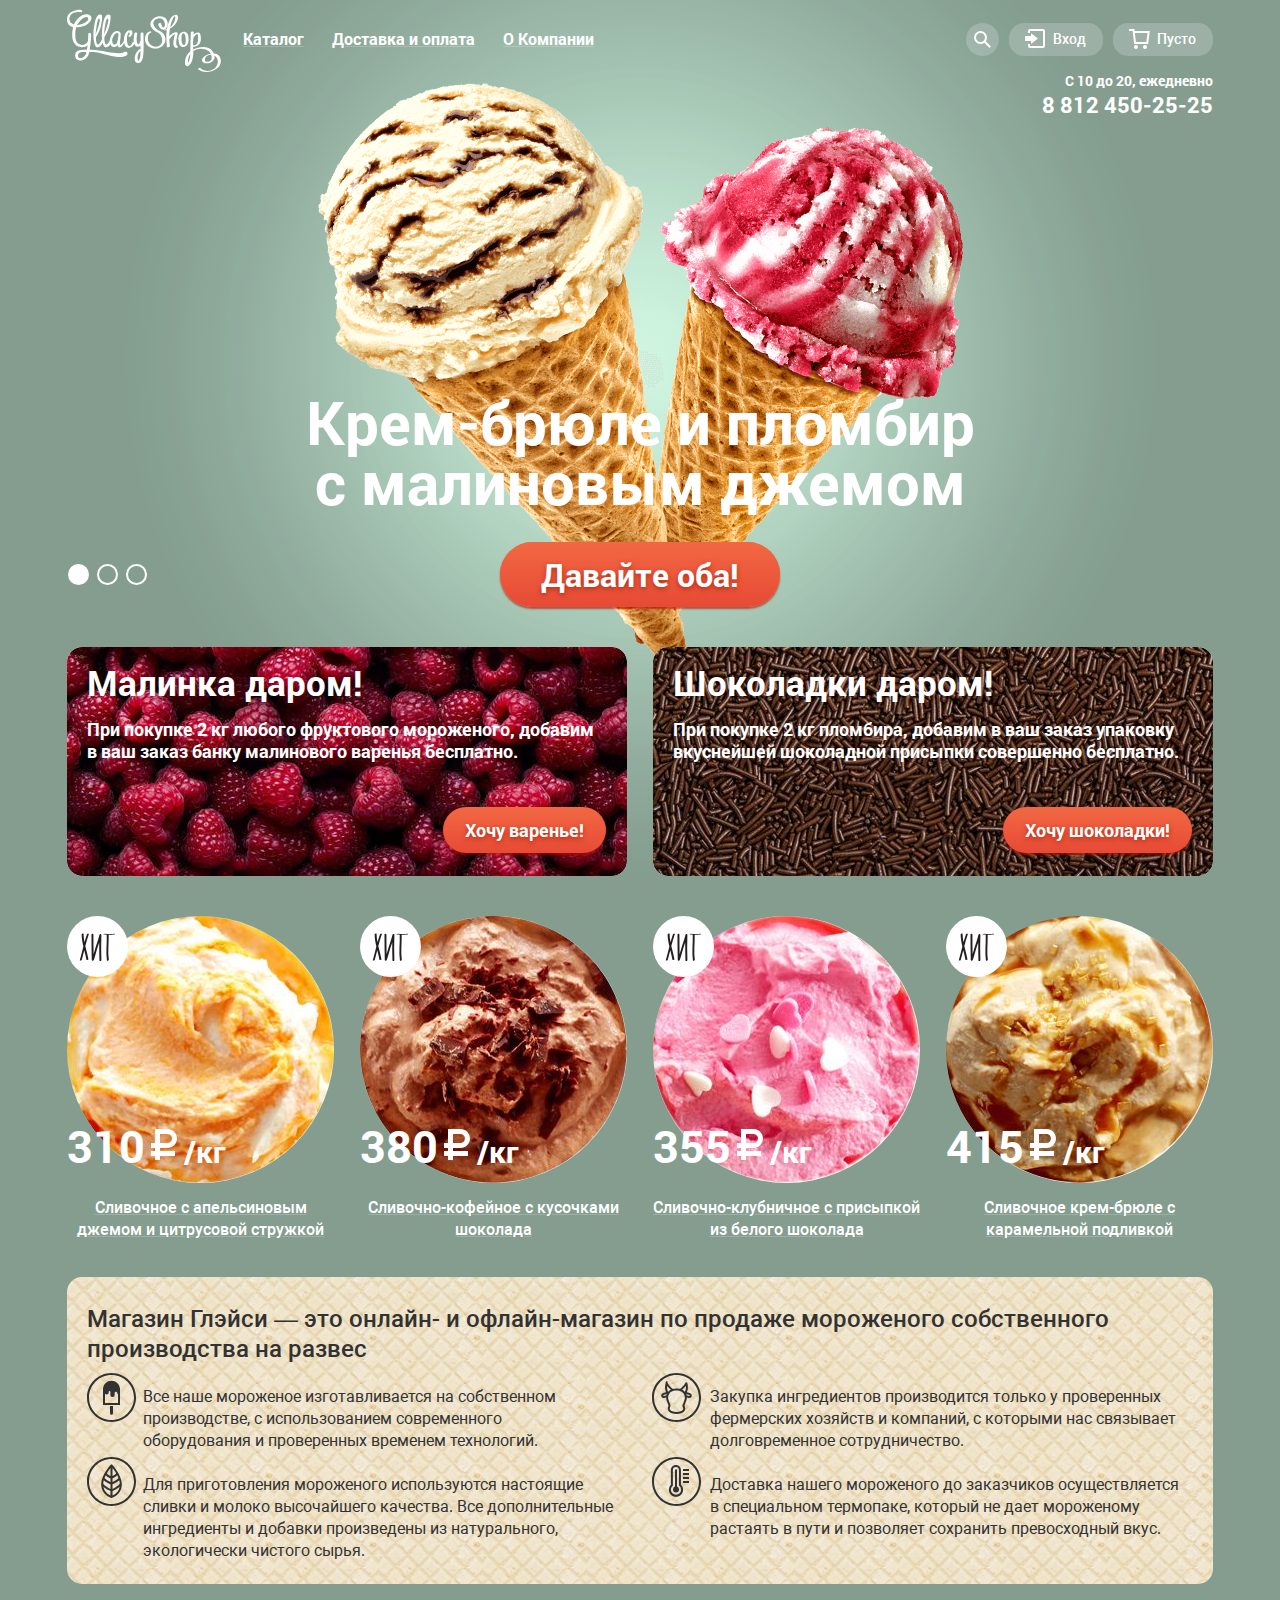
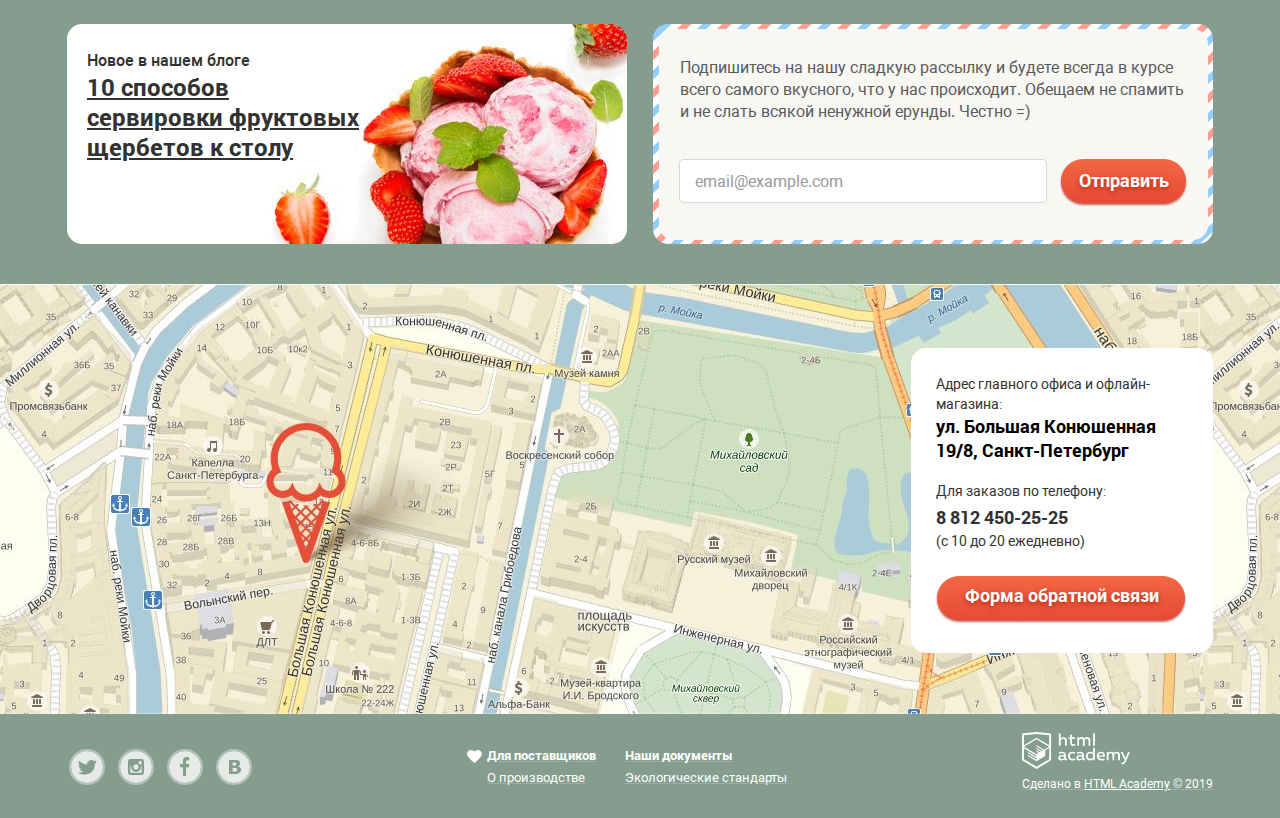
==== commit e5c04806: "мелкие правки" ====
--- a/index.html
+++ b/index.html
@@ -379,15 +379,15 @@
           <div class="adress-container">
             <p class="adress-content">
               Адрес главного офиса и офлайн-магазина:
-              <br>
-              <strong class="adress-company">ул. Большая Конюшенная 19/8,
-                <br>
-                Санкт-Петербург
-              </strong>
+            </p>
+            <strong class="adress-company">ул. Большая Конюшенная 19/8,
+              Санкт-Петербург
+            </strong>
+            <p class="adress-content-phone-order">
               Для заказов по телефону:
-              <br>
-              <a href="tel:+78124502525" class="phone">8 812 450-25-25</a>
-              <br>
+            </p>
+            <a href="tel:+78124502525" class="phone">8 812 450-25-25</a>
+            <p class="adress-content-work-time">
               (с 10 до 20 ежедневно)
             </p>
             <a href="#" class="button button-orange button-feedback">Форма обратной связи</a>
--- a/css/style.css
+++ b/css/style.css
@@ -425,6 +425,12 @@
   display: block;
 }
 
+.full-cart {
+  color: #323232;
+
+  background-color: white;
+}
+
 .cart-modal {
   position: absolute;
   top: 36px;
@@ -644,9 +650,6 @@
 .sort-wrapper {
   position: relative;
 
-  background-image: url("../img/select-arrow.svg");
-  background-repeat: no-repeat;
-  background-position: 168px 16px;
   cursor: pointer;
 }
 
@@ -655,6 +658,17 @@
   color: #323232;
 
   cursor: pointer;
+}
+
+.select-down {
+  position: absolute;
+  top: 14px;
+  right: 15px;
+}
+
+.sort-wrapper:hover .select-down-black,
+.sort-wrapper:focus .select-down-black {
+  fill: #323232;
 }
 
 .sort-filter-select {
@@ -837,15 +851,13 @@
 .filters-checkbox input[type="checkbox"] + .checkbox-indicator {
   position: absolute;
   top: 0;
-  left: -3px;
+  left: -4px;
 
   width: 16px;
   height: 16px;
 
   border: 2px solid rgba(255, 255, 255, 0.8);
-  opacity: 0.8;
-
-  object-fit: contain;
+  border-radius: 3px;
 }
 
 .filters-checkbox input[type="checkbox"]:checked + .checkbox-indicator::before {
@@ -854,7 +866,8 @@
   top: -3px;
   left: -3px;
 
-  border: 0;
+  width: 24px;
+  height: 20px;
 }
 
 .filters-checkbox input[type="checkbox"]:hover + .checkbox-indicator,
@@ -865,7 +878,7 @@
 .filters-checkbox input[type="checkbox"]:focus + .checkbox-indicator {
   border-color: white;
   outline: thin dotted;
-  outline: 5px auto -webkit-focus-ring-color;
+  outline: 5px auto;
   outline-color: white;
 }
 
@@ -1270,19 +1283,23 @@
   right: 0;
   bottom: 61px;
 
+  box-sizing: border-box;
   width: 302px;
   min-height: 305px;
   margin: 0;
+  padding-top: 26px;
+  padding-right: 25px;
+  padding-bottom: 30px;
+  padding-left: 25px;
 
   background-color: white;
   border-radius: 15px;
 }
 
-.adress-content {
+.adress-content,
+.adress-content-phone-order,
+.adress-content-work-time {
   margin: 0;
-  margin-bottom: 31px;
-  padding-top: 26px;
-  padding-left: 25px;
 
   font-weight: 400;
   font-size: 14px;
@@ -1293,14 +1310,21 @@
 
 .adress-company {
   display: block;
-  padding-bottom: 20px;
+  margin-bottom: 19px;
 
   font-weight: 700;
   font-size: 18px;
   line-height: 24px;
 }
 
+.adress-content-phone-order {
+  margin-bottom: 5px;
+}
+
 .phone {
+  display: block;
+  margin-bottom: 3px;
+
   font-weight: 700;
   font-size: 18px;
   line-height: 22px;
@@ -1664,7 +1688,7 @@
 .slider-container {
   width: 900px;
   margin-right: auto;
-  margin-bottom: 52px;
+  margin-bottom: 50px;
   margin-left: auto;
   padding: 0 20px;
 }
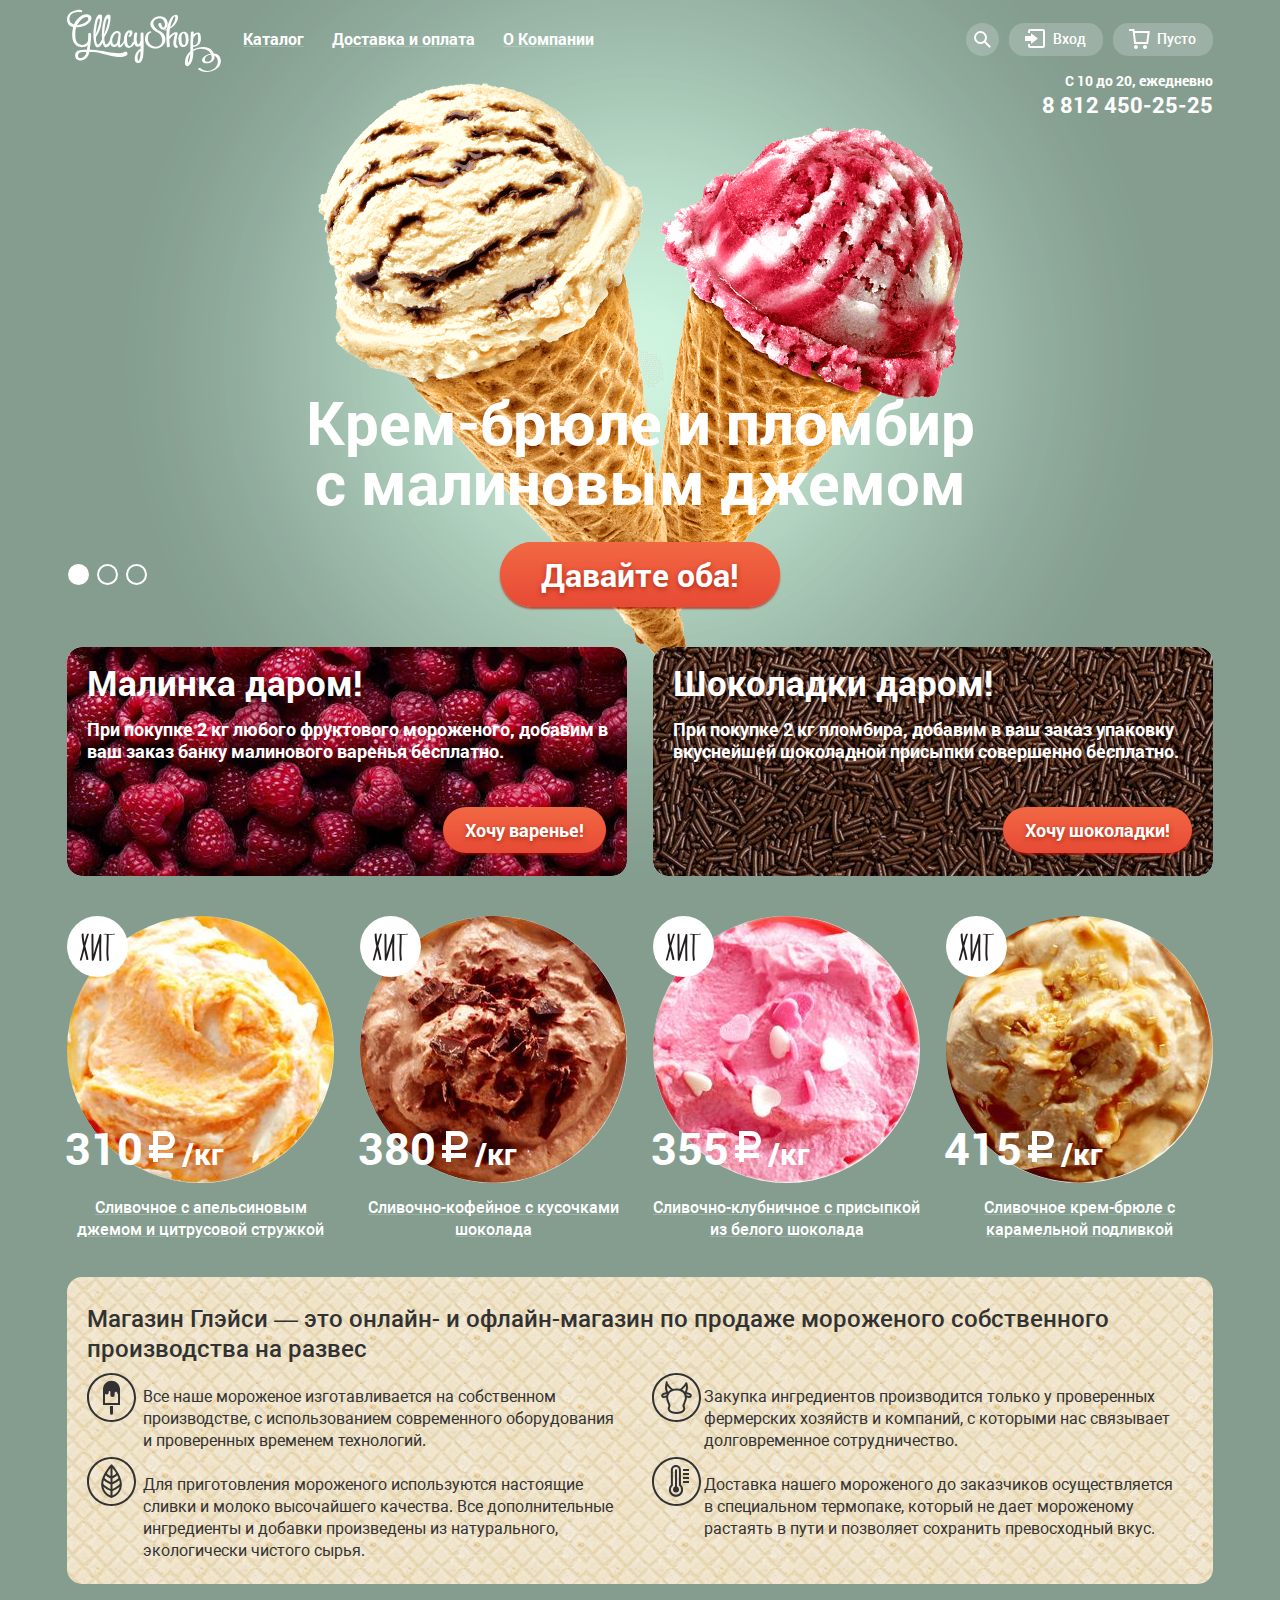
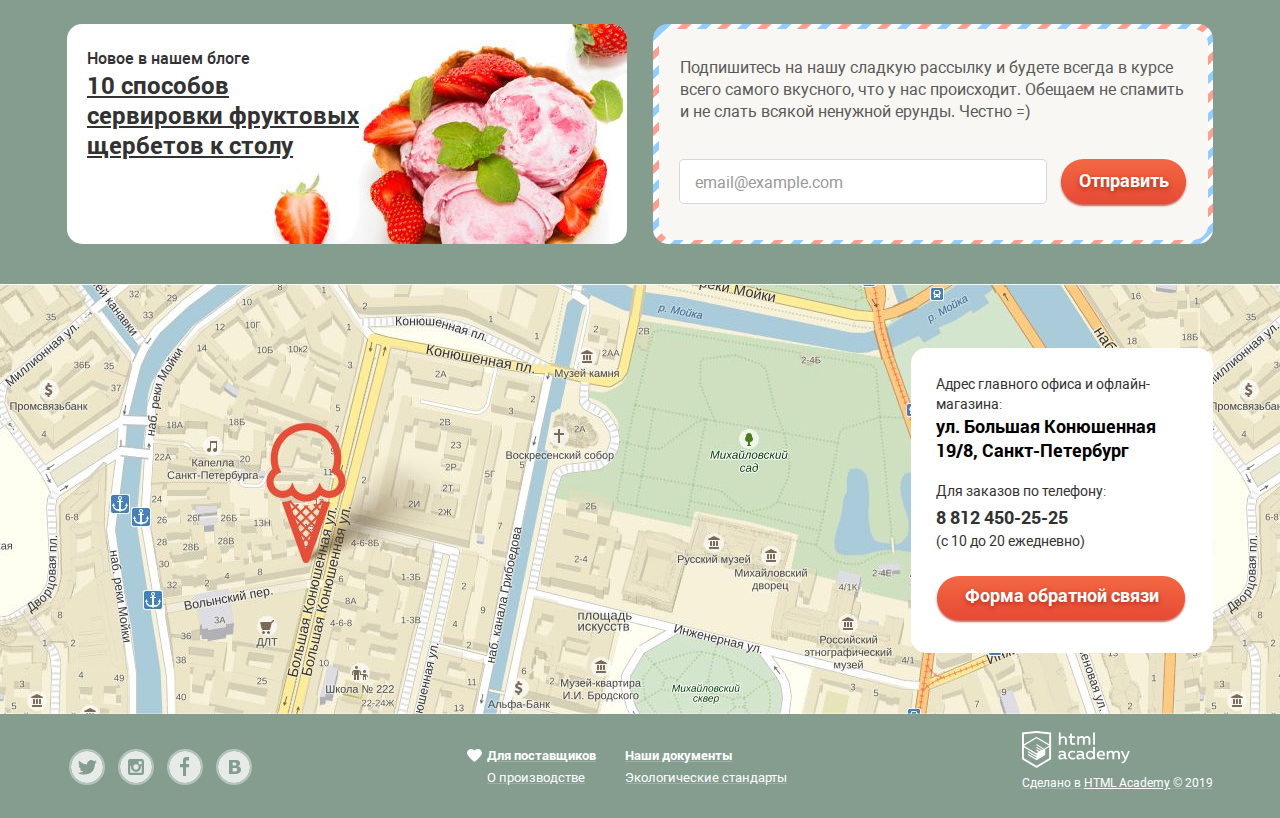
==== commit 8fe187ee: "правки + минификация" ====
--- a/index.html
+++ b/index.html
@@ -5,8 +5,8 @@
   <meta charset="utf-8">
   <meta name="viewport" content="width=device-width, initial-scale=1.0">
   <meta http-equiv="X-UA-Compatible" content="ie=edge">
-  <link rel="stylesheet" href="css/normalize.css">
-  <link rel="stylesheet" href="css/style.css">
+  <link rel="stylesheet" href="css/normalize-min.css">
+  <link rel="stylesheet" href="css/style-min.css">
   <title>HTML Academy: Глейси</title>
 </head>
 
@@ -349,7 +349,7 @@
           <h3 class="news-title">Новое в нашем блоге</h3>
           <div class="news-link-container">
             <a href="#" class="news-link">
-              10 способов сервировки фруктовых щербетов к столу
+              10&nbsp;способов сервировки фруктовых щербетов к столу
             </a>
           </div>
         </article>
@@ -523,7 +523,7 @@
     </main>
   </div>
   <script src="https://api-maps.yandex.ru/2.1/?lang=ru_RU" type="text/javascript"></script>
-  <script src="js/script.js"></script>
+  <script src="js/script-min.js"></script>
 </body>
 
 </html>
--- a/css/style-min.css
+++ b/css/style-min.css
@@ -0,0 +1 @@
+@keyframes bounce{0%{transform:translateY(-2000px)}70%{transform:translateY(30px)}90%{transform:translateY(-10px)}to{transform:translateY(0)}}@-webkit-keyframes bounce{0%{-webkit-transform:translateY(-2000px);transform:translateY(-2000px)}70%{-webkit-transform:translateY(30px);transform:translateY(30px)}90%{-webkit-transform:translateY(-10px);transform:translateY(-10px)}to{-webkit-transform:translateY(0);transform:translateY(0)}}@keyframes shake{0%,to{transform:translateX(0)}10%,30%,50%,70%,90%{transform:translateX(-10px)}20%,40%,60%,80%{transform:translateX(10px)}}@-webkit-keyframes shake{0%,to{-webkit-transform:translateX(0);transform:translateX(0)}10%,30%,50%,70%,90%{-webkit-transform:translateX(-10px);transform:translateX(-10px)}20%,40%,60%,80%{-webkit-transform:translateX(10px);transform:translateX(10px)}}@font-face{font-weight:400;font-family:"Roboto";font-style:normal;font-display:swap;src:url(../fonts/roboto.woff2),url(../fonts/roboto.woff)}@font-face{font-weight:500;font-family:"Roboto";font-style:normal;font-display:swap;src:url(../fonts/robotomedium.woff2),url(../fonts/robotomedium.woff)}@font-face{font-weight:700;font-family:"Roboto";font-style:normal;font-display:swap;src:url(../fonts/robotobold.woff2),url(../fonts/robotobold.woff)}body,html{font-size:18px;line-height:1.2;font-family:"Roboto",Arial,sans-serif;background-color:#849d8f}.container{width:1146px;margin-right:auto;margin-left:auto}.main-header{font-weight:700;color:#fff}.main-header-logo{width:154px;height:64px;margin-right:8px;padding-top:9px}.main-menu{display:flex}.menu-wrapper{display:flex;flex-grow:1;margin-top:23px;margin-bottom:10px}.menu-list{margin:0}.menu-list,.user-menu-list{display:flex;justify-content:space-between;padding:0}.menu-link{padding:7px 14px}.menu-link,.user-menu-link{display:block;border-radius:15px}.menu-list{position:relative;font-size:16px;line-height:18px}.login-list,.menu-list,.submenu-list,.user-menu-list{list-style:none}.menu-item:focus .menu-link,.menu-item:hover .menu-link,.menu-link:focus,.menu-link:hover,.user-menu-link:focus,.user-menu-link:hover{color:#323232;background-color:#fff}.menu-link{color:#fff;text-decoration:underline;text-decoration-color:rgba(255,255,255,.2)}.submenu-list{position:absolute;top:37px;left:-6px;z-index:11;display:none;padding:0;background-color:#f8f7f4;border-radius:5px;box-shadow:0 20px 20px 0 rgba(0,0,0,.4)}.catalog-menu:focus .submenu-list,.catalog-menu:hover .submenu-list{display:block}.active-page{background-color:#d07058}.submenu-item{width:143px}.submenu-link{display:block;padding-top:9px;padding-bottom:8px;padding-left:21px;font-weight:400;font-size:14px;line-height:15px;color:#323232;text-decoration:none}.submenu-list .new{padding-bottom:14px;font-weight:700}.submenu-item-new::after{content:"";position:absolute;top:38px;left:6px;width:128px;height:1px;background-color:#000;opacity:.2}.submenu-list .new:hover{border-top-left-radius:5px;border-top-right-radius:5px}.submenu-item:last-child .submenu-link{padding-bottom:14px;border-bottom-right-radius:5px;border-bottom-left-radius:5px}.submenu-list .submenu-link:focus:not(.active-page),.submenu-list .submenu-link:hover:not(.active-page){background-color:#fbded7}.submenu-list .submenu-link:active:not(.active-page){background-color:#f6b5a5}.user-menu-list{margin:0 0 0 auto;font-weight:500;font-size:14px;line-height:16px}.user-menu-item{position:relative}.user-menu-item:not(:last-child){padding-right:10px}.user-menu-link{color:#fff;text-decoration:none;background-color:rgba(255,255,255,.2);padding:8px 17px 9px 44px}.user-menu-link-search{width:17px;height:17px;padding:8px;border-radius:50%}.user-menu-icon{position:absolute;top:6px;left:16px}.user-menu-link:focus .user-menu-icon,.user-menu-link:hover .user-menu-icon{fill:#000}.user-menu-item:focus .user-menu-link,.user-menu-item:hover .user-menu-link{color:#323232;background-color:#fff}.user-menu-item:focus .user-menu-icon,.user-menu-item:hover .user-menu-icon{fill:#000}.contacts-container{display:flex;flex-direction:column;justify-content:flex-end}.header-phone,.work-time{margin:0 0 4px;font-size:14px;line-height:16px;text-align:right}.header-phone{margin:0;font-size:22px;line-height:24px}.header-phone a{color:#fff;text-decoration:none}.search-modal{position:absolute;top:36px;right:10px;z-index:12;display:none;width:311px;min-height:46px;padding:20px 15px;background-color:#f8f7f4;border-radius:5px;box-shadow:0 20px 20px 0 rgba(0,0,0,.4)}.search-field{width:100%;height:44px;padding-top:10px;padding-bottom:10px;padding-left:14px;font-weight:700;font-size:16px;line-height:24px;color:#323232;border:1px solid #d3d3d2;border-radius:5px}.search-field:hover{padding-top:9px;padding-bottom:9px;padding-left:13px;border:2px solid rgba(178,178,178,.52)}.search-field::placeholder,.user-login-field::placeholder,.user-password-field::placeholder{font-weight:400;font-size:14px;line-height:24px;text-align:left;color:#999}.user-menu-item-cart:focus .cart-modal,.user-menu-item-cart:hover .cart-modal,.user-menu-item-login:focus .login-modal,.user-menu-item-login:hover .login-modal,.user-menu-item-search:focus .search-modal,.user-menu-item-search:hover .search-modal{display:block}.login-modal{position:absolute;top:36px;right:8px;z-index:12;display:none;width:242px;min-height:194px;padding-top:21px;padding-right:17px;padding-left:19px;background-color:#f8f7f4;border-radius:5px;box-shadow:0 20px 20px 0 rgba(0,0,0,.4)}.user-login-field,.user-password-field{box-sizing:border-box;width:241px;height:44px;margin-bottom:21px;padding-top:10px;padding-bottom:12px;padding-left:14px;font-weight:700;font-size:16px;line-height:24px;color:#323232;border:1px solid #d3d3d2;border-radius:5px}.user-login-field:focus,.user-login-field:hover,.user-password-field:focus,.user-password-field:hover{padding-top:9px;padding-bottom:11px;padding-left:13px;border:2px solid rgba(178,178,178,.52)}.login-list{position:absolute;right:20px;bottom:18px;padding:0;font-weight:400;font-size:13px;line-height:24px}.login-link{display:block;color:#323232}.login-link:active,.login-link:focus,.login-link:hover{color:#ffbc9e}.full-cart{color:#323232;background-color:#fff}.cart-modal{position:absolute;top:36px;right:0;z-index:2;display:none;box-sizing:border-box;width:540px;min-height:242px;padding:24px 16px 20px 15px;background-color:#f8f7f4;border-radius:5px;box-shadow:0 20px 20px 0 rgba(0,0,0,.4)}.user-cart{position:relative;margin-bottom:13px;border-collapse:collapse;border-bottom:1px solid #cacac7}.user-cart-item{min-height:53px}.cell{padding-top:5px;font-weight:400;font-size:13px;line-height:16px;vertical-align:top;text-align:left;color:#323232}.column-1{position:relative;width:22px}.column-2{padding:0 0 16px 3px}.column-3{padding-left:10px;text-align:left}.column-4,.column-5{width:112px;text-align:center}.column-5{width:82px}.cost-in-cart{font-weight:400;font-size:13px;line-height:16px;color:#999}.cart-image{border-radius:50%}.delete{content:url(../img/cross-small.svg);cursor:pointer}.total-cost{display:block;margin-right:-3px;margin-bottom:15px;font-weight:700;font-size:15px;line-height:18px;text-align:right;color:#323232}.breadcrumbs{position:relative;top:-22px;left:-374px;width:400px}.breadcrumbs-list{display:flex;justify-content:flex-start;margin:0;padding:0;list-style:none}.breadcrumbs-item{font-weight:400;font-size:14px;line-height:16px}.breadcrumbs-item:not(:last-child)::after{content:"»";padding-right:6px;padding-left:5px}.breadcrumbs-link{color:#fff;text-decoration:underline;text-decoration-color:rgba(255,255,255,.2)}.breadcrumbs-link:active,.breadcrumbs-link:focus,.breadcrumbs-link:hover{color:#ffbc9e;text-decoration-color:#ffbc9e}.breadcrumbs-item:last-child .breadcrumbs-link{text-decoration:none}.catalog-title{position:relative;top:-20px;margin-top:0;margin-bottom:6px;font-weight:700;font-size:35px;line-height:41px;text-align:left;color:#fff}.filters{margin-bottom:34px;font-weight:500;font-size:16px;line-height:18px}.filters-form{display:flex;flex-wrap:wrap;justify-content:space-between;align-content:space-between;width:860px}.cost-filter,.fat-content,.fillers,.sort-filter{padding:0;border:0}.filters-name{padding-bottom:5px;padding-left:15px;font-size:14px;color:#fff}.filter-wrapper{background-color:rgba(255,255,255,.2);border-radius:20px}.sort-wrapper{position:relative;cursor:pointer}.sort-wrapper:focus,.sort-wrapper:hover{color:#323232;cursor:pointer}.select-down{position:absolute;top:14px;right:15px}.sort-wrapper:focus .select-down-black,.sort-wrapper:hover .select-down-black{fill:#323232}.sort-filter-select{width:193px;padding:9px 34px 9px 14px;color:#fff;background:0 0;border:0;cursor:pointer;-webkit-appearance:none;-moz-appearance:none;appearance:none}.filter-select::-ms-expand{display:none}.sort-filter-select:focus,.sort-filter-select:hover{color:#323232;background-image:url(../img/select-arrow.svg);background-repeat:no-repeat;background-position:168px 16px;border-radius:20px;outline:0}.cost-wrapper{width:220px;height:36px}.range-controls{position:relative;padding-top:16px;padding-right:20px;padding-left:20px}.range-controls .scale{height:4px;background:rgba(255,255,255,.5)}.range-controls .bar{width:118px;height:4px;margin-left:13px;background:#fff}.range-toggle{position:absolute;top:8px;width:20px;height:23px;background-image:url(../img/filter-button.svg);background-repeat:no-repeat;background-position:0 0}.range-toggle-min{left:33px}.range-toggle-max{left:131px}.range-toggle:focus,.range-toggle:hover{-webkit-transform:scale(1.1);-ms-transform:scale(1.1);transform:scale(1.1);cursor:pointer}.fat-content{width:415px}.fat-wrapper{display:flex;justify-content:space-between;padding:9px 14px}.filters-radio{position:relative;padding-left:31px;color:#fff;cursor:pointer}.filters-checkbox:focus,.filters-checkbox:hover,.filters-radio:focus,.filters-radio:hover{color:#323232}.filters-radio input[type=radio]+.radio-indicator{position:absolute;top:0;left:-2px;width:16px;height:16px;border:3px solid rgba(255,255,255,.8);border-radius:50%}.filters-radio input[type=radio]:checked+.radio-indicator::before{content:"";position:absolute;top:4px;left:4px;width:8px;height:8px;background-color:rgba(255,255,255,.8);border-radius:50%}.filters-radio input[type=radio]:checked:hover+.radio-indicator,.filters-radio input[type=radio]:hover+.radio-indicator{border-color:#fff}.filters-radio input[type=radio]:checked:focus+.radio-indicator,.filters-radio input[type=radio]:focus+.radio-indicator{border-color:#fff;outline:thin dotted;outline:5px auto -webkit-focus-ring-color;outline-color:#fff}.fillers{width:703px;margin-top:16px}.fillers-wrapper{display:flex;justify-content:space-between;padding:9px 20px 9px 16px}.filters-checkbox{position:relative;padding-left:30px;color:#fff;cursor:pointer}.filters-checkbox input[type=checkbox]+.checkbox-indicator{position:absolute;top:0;left:-4px;width:16px;height:16px;border:2px solid rgba(255,255,255,.8);border-radius:3px}.filters-checkbox input[type=checkbox]:checked+.checkbox-indicator::before{content:url(../img/checkbox-on.svg);position:absolute;top:-3px;left:-3px;width:24px;height:20px}.filters-checkbox input[type=checkbox]:checked:hover+.checkbox-indicator,.filters-checkbox input[type=checkbox]:hover+.checkbox-indicator{border-color:#fff}.filters-checkbox input[type=checkbox]:focus+.checkbox-indicator{border-color:#fff;outline:5px auto;outline-color:#fff}.button-filters{align-self:flex-end}.promotion-container{display:flex;justify-content:space-between;margin-right:auto;margin-bottom:34px;margin-left:auto}.promotion{width:560px;min-height:229px;font-weight:700;font-size:18px;line-height:22px;color:#fff;border-radius:15px}.chocolate-free,.raspberry-free{position:relative;background-image:url(../img/raspberry-free.jpg);background-repeat:no-repeat}.chocolate-free{background-image:url(../img/chocolate-free.jpg)}.promo-title{margin:0 0 15px;padding-top:15px;padding-left:20px;font-size:35px;line-height:41px}.promo-content{margin:0;padding-left:20px}.button-promo-container{position:absolute;right:21px;bottom:23px}.catalog{margin-bottom:5px;font-weight:500;font-size:16px;line-height:22px;text-align:center}.catalog-item-wrapper{position:relative}.catalog-list{display:flex;flex-wrap:wrap;justify-content:flex-start;margin:0;padding:0;list-style:none}.catalog-item{position:relative;width:267px;margin-top:6px;margin-bottom:31px}.catalog-item:not(:nth-child(4n)){margin-right:13px}.catalog-item:not(:nth-child(4n+1)){margin-left:13px}.catalog-item-link{color:#fff;text-decoration:none}.catalog-item-image{width:267px;height:267px;border-radius:50%}.item-description{margin:0;padding-top:8px;text-decoration:underline;text-decoration-color:rgba(255,255,255,.2)}.cost-container{bottom:-3px;left:-2px}.cost-container,.hit{position:absolute}.cost,.weight{font-weight:700;font-size:45px;line-height:45px}.weight{font-size:30px}.catalog-item:hover{z-index:2;margin:0 0 -44px;padding-top:6px;padding-right:13px;padding-left:13px;background-color:rgba(255,255,255,.2);border-radius:5px;box-shadow:0 20px 20px 0 rgba(0,0,0,.4)}.catalog-item:nth-child(4n):hover{margin-right:-13px}.catalog-item:nth-child(4n+1):hover{margin-left:-13px}.catalog-item:hover .item-description{margin-bottom:75px;color:#ffbc9e}.catalog-item:hover .button-catalog{display:block}.about{min-height:306px;margin:0 auto 40px;padding:0;text-align:left;color:#323232;background-color:#9d8b84;background-image:url(../img/seo-bg.png);border-radius:15px}.content-container{position:relative;display:flex;flex-wrap:wrap;justify-content:space-between;margin-right:auto;padding-right:33px;padding-left:20px}.about-title{margin:0 0 22px;padding-top:27px;padding-left:20px;font-weight:500;font-size:24px;line-height:30px}.about-content{width:476px;margin:0 0 22px 56px;font-weight:400;font-size:16px;line-height:22px;text-align:left}.ice-cream::before{content:url(../img/ice-cream.svg);position:absolute;top:-13px;left:20px}.eco::before{content:url(../img/eco.svg);position:absolute;bottom:72px;left:20px}.cow::before{content:url(../img/cow.svg);position:absolute;top:-13px;left:585px}.thermometr::before{content:url(../img/thermometer.svg);position:absolute;bottom:72px;left:585px}.news-wrapper{display:flex;justify-content:space-between;margin-bottom:40px}.news{width:560px;min-height:220px;text-align:left;color:#323232;background-color:#f8d2c4;background-image:url(../img/strawberry-background.jpg);background-repeat:no-repeat;border-radius:15px}.news-title{margin:0;padding-top:24px;padding-left:20px;font-weight:500;font-size:16px;line-height:22px}.news-link-container{width:280px;margin-left:20px}.news-link{font-weight:700;font-size:24px;line-height:30px;color:inherit}.subscription-wrapper{display:flex;justify-content:center;align-items:center;width:560px;min-height:220px;background-image:url(../img/subscribe-form-border-bg.png);border-radius:15px}.subscription{width:549px;min-height:211px;background-color:#f8f7f4;border-radius:15px}.subscription-content{width:506px;margin-right:auto;margin-bottom:36px;margin-left:auto;padding-top:12px;font-weight:400;font-size:16px;line-height:22px;text-align:left;color:#5a5a5a}.subscribe-container{padding-right:22px;padding-left:20px}.subscribe-form{display:flex;justify-content:space-between}.subscribe-email{box-sizing:border-box;width:368px;padding:10px 15px 9px;font-weight:700;font-size:16px;line-height:24px;text-align:left;color:#323232;border:1px solid rgba(178,178,178,.52);border-radius:5px}.subscribe-email:hover{padding:9px 14px 8px;border:2px solid rgba(178,178,178,.52)}.subscribe-email:active{border:2px solid rgba(46,136,228,.52)}.feedback-modal-field::placeholder,.subscribe-email::placeholder{font-weight:400;font-size:16px;line-height:24px;text-align:left;color:#999}.map{position:relative;background-image:url(../img/map.jpg)}.map,.map-wrapper{width:100%;height:430px}.adress-wrapper{position:relative}.adress-container{position:absolute;right:0;bottom:61px;box-sizing:border-box;width:302px;min-height:305px;margin:0;padding:26px 25px 30px;background-color:#fff;border-radius:15px}.adress-content,.adress-content-phone-order,.adress-content-work-time{margin:0;font-weight:400;font-size:14px;line-height:20px;text-align:left;color:#323232}.adress-company{display:block;margin-bottom:19px;font-weight:700;font-size:18px;line-height:24px}.adress-content-phone-order{margin-bottom:5px}.phone{display:block;margin-bottom:3px;font-weight:700;font-size:18px;line-height:22px;color:#323232;text-decoration:none}.feedback-modal-wrapper{position:relative;width:100%}.feedback{position:fixed;top:150px;left:50%;z-index:4;display:none;box-sizing:border-box;width:477px;height:442px;margin-left:-237px;padding-top:16px;padding-left:24px;background-color:#f8f7f4;border-radius:10px}.feedback-title{margin:0 0 18px;font-weight:500;font-size:24px;line-height:28px;color:#323232}.feedback-modal-field{box-sizing:border-box;width:267px;margin-bottom:20px;padding-top:8px;padding-bottom:10px;padding-left:13px;font-weight:700;font-size:16px;line-height:24px;color:#323232;border:1px solid #d3d3d2;border-radius:5px}.feedback-modal-field-text{box-sizing:border-box;width:428px;min-height:155px;padding-top:8px;resize:none}.feedback-modal-field:hover{padding-top:7px;padding-bottom:9px;padding-left:12px;border:2px solid rgba(178,178,178,.52)}.feedback-modal-field-text:hover{padding-top:7px}.modal-close{content:url(../img/cross-big.svg);position:absolute;top:15px;right:16px;cursor:pointer}.feedback-overlay{position:fixed;top:0;left:0;z-index:3;display:none;width:100%;height:100%;background-color:rgba(50,50,50,.3)}.feedback-modal-show{display:block;-webkit-animation:bounce .6s;animation:bounce .6s}.feedback-modal-error{-webkit-animation:shake .6s;animation:shake .6s}.feedback-overlay-show{display:block}.page-paginator{display:flex;justify-content:flex-end;margin-top:47px;margin-bottom:31px;font-weight:500;font-size:16px;line-height:18px}.page-paginator-list{position:relative;right:-13px;display:flex;margin:0;list-style:none}.page-paginator-item{margin-right:2px;margin-left:2px}.page-paginator-item:last-child{margin-left:5px}.page-paginator-link{display:block;box-sizing:border-box;width:26px;height:26px;padding-top:5px;text-align:center;color:#fff;text-decoration:none}.active-page-paginator-link{color:#323232;background-color:#fff;border-radius:50%}.page-paginator-link:focus:not(.active-page-paginator-link),.page-paginator-link:hover:not(.active-page-paginator-link){color:#fff;background-color:rgba(255,255,255,.2);border-radius:50%}.page-paginator-link:active{color:#323232;background-color:#fff}.page-paginator-item:first-child svg{transform:rotate(180deg);opacity:.2}.page-paginator-link:focus .page-paginator-icon,.page-paginator-link:hover .page-paginator-icon{fill:#000}.footer-line{border-top:1px solid rgba(255,255,255,.3)}.main-footer{display:flex;justify-content:space-between;padding-top:11px;padding-bottom:10px}.social{padding-top:6px}.social-list{display:flex;padding:0 0 0 2px;list-style:none}.social-list-item:not(:last-child){padding-right:13px}.social-link-icon{border:2px solid rgba(255,255,255,.5);border-radius:50%;opacity:.8}.social-link-icon:focus,.social-link-icon:hover{border-color:rgba(255,255,255,.7);opacity:1}.footer-menu,.footer-menu-list{display:flex;justify-content:center}.footer-menu{flex-grow:1}.footer-menu-list{position:relative;flex-direction:column;flex-wrap:wrap;margin:0;padding:0;list-style:none;font-weight:400;font-size:13px;line-height:18px}.footer-menu-list:first-child{margin-right:29px}.footer-menu-item:last-child{padding-top:5px}.footer-menu-item svg{position:absolute;top:24px;left:-20px}.footer-menu-item:first-child{font-weight:700}.footer-menu-link{display:block;color:#fff;text-decoration-color:rgba(255,255,255,.2)}.copyright-link:active,.copyright-link:focus,.copyright-link:hover,.footer-menu-link:active,.footer-menu-link:focus,.footer-menu-link:hover{color:#ffbc9e;text-decoration-color:#ffbc9e}.copyright{display:flex;flex-direction:column;padding-top:5px;font-weight:400;font-size:12px;line-height:18px;text-decoration:none}.copyright-link{padding-top:5px;color:#fff;text-decoration-color:rgba(255,255,255,.2)}.footer-copyright{text-decoration:underline}.site-wrapper{min-width:940px;background-color:#849d8f;background-repeat:no-repeat;background-position:top center;transition:background-image .5s ease,background-color .5s ease}.site-wrapper::after,.site-wrapper::before{content:"";visibility:hidden}.site-wrapper,.site-wrapper::before{background-image:url(../img/chocolate-ice-cream-and-lemon-sorbet.png)}.site-wrapper::after{background-image:url(../img/creamy-strawberry-with-white-chocolate-powder.jpg)}.slider-container{width:900px;margin-right:auto;margin-bottom:50px;margin-left:auto;padding:0 20px}.slider{position:relative;padding-top:275px;text-align:center;color:#fff}.slider-list{margin:0;padding:0;list-style:none}.slide{display:none}.slide-title{width:700px;margin:0 auto 41px;font-weight:700;font-size:60px;line-height:60px}.slider-controls{position:absolute;bottom:12px;left:-122px;z-index:1;font-size:0}.slider-controls label{display:inline-block;width:17px;height:17px;margin-right:8px;vertical-align:top;background-color:transparent;border:2px solid #fff;border-radius:50%;cursor:pointer}#product-1:checked~.site-wrapper{background-color:#849d8f;background-image:url(../img/creme-brulee-and-ice-cream-with-raspberry-jam.png)}#product-2:checked~.site-wrapper{background-color:#8996a6;background-image:url(../img/chocolate-ice-cream-and-lemon-sorbet.png)}#product-3:checked~.site-wrapper{background-color:#9d8b84;background-image:url(../img/ice-cream-with-fondant-and-strawberry-sorbet.png)}#product-1:checked~.site-wrapper #slide1,#product-2:checked~.site-wrapper #slide2,#product-3:checked~.site-wrapper #slide3{display:block}#product-1:checked~.site-wrapper label[for=product-1],#product-2:checked~.site-wrapper label[for=product-2],#product-3:checked~.site-wrapper label[for=product-3]{background-color:#fff}.button{padding:11px 22px;font-weight:700;font-size:18px;line-height:24px;vertical-align:top;text-align:center;text-decoration:none;border-radius:22px;cursor:pointer}.button-orange{color:#fff;text-decoration:none;text-shadow:0 2px 5px rgba(160,32,11,.76);background:linear-gradient(to bottom,#f26843 0,#e74a35 100%);background-color:#f26843;border:0;border-radius:50px;box-shadow:0 2px 2px rgba(172,16,0,.64)}.button-orange:hover{background:linear-gradient(to bottom,#f58669 0,#ec6f5e 100%);box-shadow:0 2px 2px #ac1000}.button-orange:active{background:linear-gradient(to bottom,#d84732 0,#e1613e 100%);box-shadow:inset 0 2px 2px #ac1000}.button-slider{padding:11px 41px;font-weight:700;font-size:32px;line-height:44px}.button-filters{padding:6px 28px 8px 26px;font-weight:500;font-size:16px;line-height:18px;text-align:center;color:#fff;background-color:rgba(255,255,255,.2);border:2px solid #fff}.button-filters:focus,.button-filters:hover{color:#323232;background-color:#fff;opacity:1}.button-filters:active{background-color:#ededed;box-shadow:inset 0 2px 1px 0 #696969}.button-login-form{padding:10px 25px 12px}.button-cart{position:absolute;right:14px;padding:8px 16px 11px 15px}.button-subscribe-form{padding:9px 17px 11px 18px}.button-catalog{position:absolute;bottom:23px;left:45px;z-index:2;display:none;padding:8px 17px 12px 18px}.button-feedback{position:absolute;bottom:33px;left:26px;padding:7px 26px 13px 28px}.button-feedback-form{position:absolute;right:25px;padding:9px 23px 12px}.button.disabled,.button:disabled{background-color:gray;cursor:default;opacity:.5}.visually-hidden:not(:focus):not(:active),input[type=checkbox].visually-hidden,input[type=radio].visually-hidden{position:absolute;width:1px;height:1px;margin:-1px;padding:0;overflow:hidden;white-space:nowrap;border:0;clip:rect(0 0 0 0);clip-path:inset(100%)}
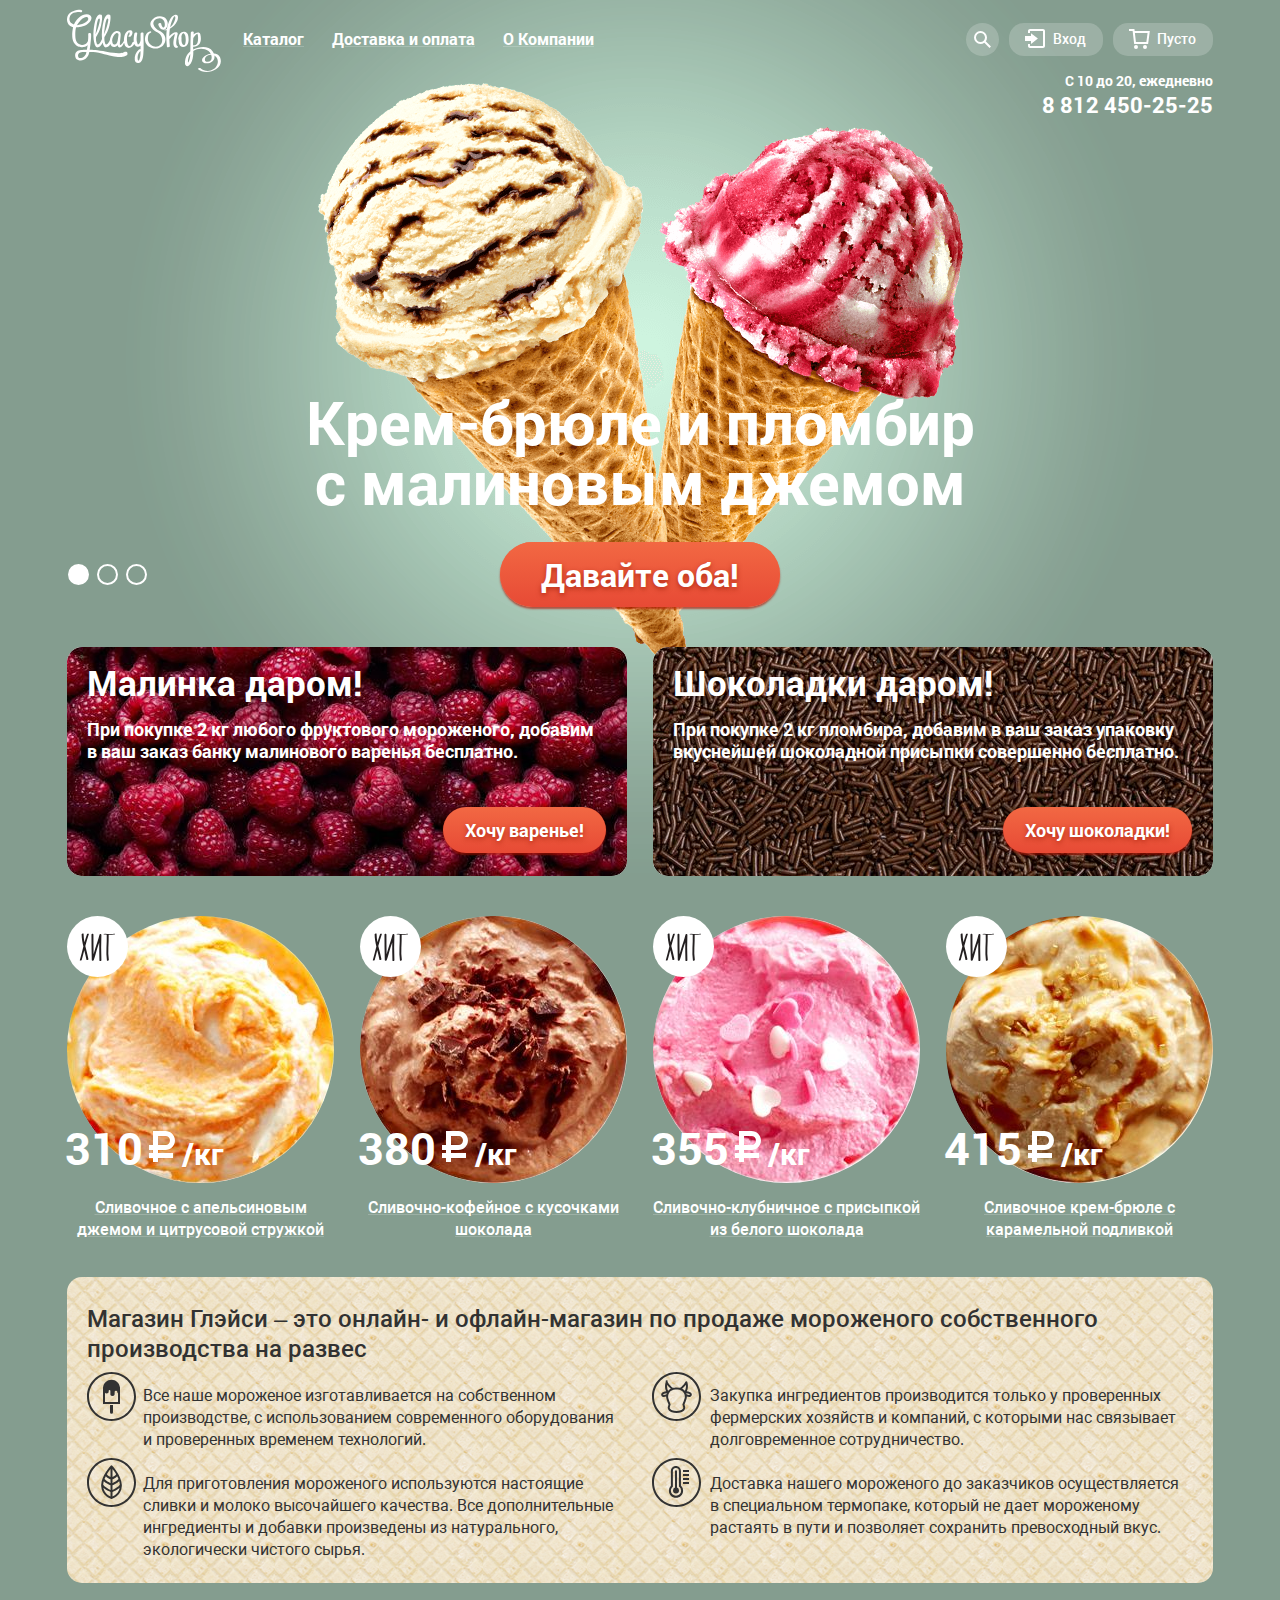
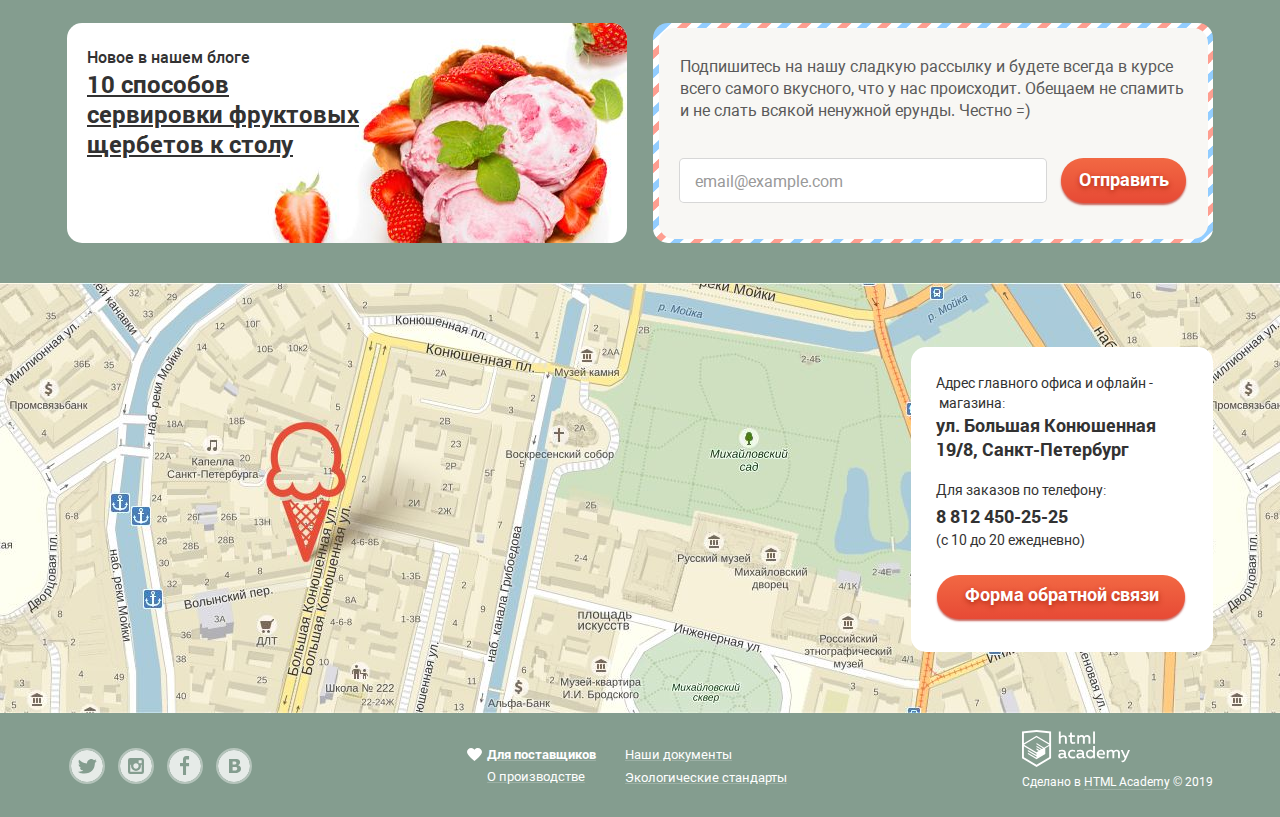
==== commit 0c864f53: "правки к 1й проверке" ====
--- a/index.html
+++ b/index.html
@@ -6,7 +6,7 @@
   <meta name="viewport" content="width=device-width, initial-scale=1.0">
   <meta http-equiv="X-UA-Compatible" content="ie=edge">
   <link rel="stylesheet" href="css/normalize-min.css">
-  <link rel="stylesheet" href="css/style-min.css">
+  <link rel="stylesheet" href="css/style.css">
   <title>HTML Academy: Глейси</title>
 </head>
 
@@ -161,9 +161,9 @@
             </li>
           </ul>
           <div class="slider-controls">
-            <label for="product-1">Первый</label>
-            <label for="product-2">Второй</label>
-            <label for="product-3">Третий</label>
+            <label class="slider-controls-control" for="product-1">Первый</label>
+            <label class="slider-controls-control" for="product-2">Второй</label>
+            <label class="slider-controls-control" for="product-3">Третий</label>
           </div>
         </section>
       </div>
@@ -174,7 +174,7 @@
         <section class="promotion raspberry-free">
           <h2 class="promo-title">Малинка даром!</h2>
           <p class="promo-content">
-            При покупке 2 кг любого фруктового мороженого, добавим в ваш заказ банку малинового варенья бесплатно.
+            При покупке 2 кг любого фруктового мороженого, добавим в&nbsp;ваш заказ банку малинового варенья бесплатно.
           </p>
           <div class="button-promo-container">
             <button type="button" class="button button-orange">Хочу варенье!</button>
@@ -319,7 +319,7 @@
       <!-- About (SEO) -->
       <article class="about container">
         <h2 class="about-title">
-          Магазин Глэйси — это онлайн- и офлайн-магазин по продаже мороженого собственного производства на развес
+          Магазин Глэйси &ndash; это онлайн- и офлайн-магазин по продаже мороженого собственного производства на развес
         </h2>
         <div class="content-container">
           <p class="about-content ice-cream">
@@ -378,7 +378,7 @@
         <div class="adress-wrapper container">
           <div class="adress-container">
             <p class="adress-content">
-              Адрес главного офиса и офлайн-магазина:
+              Адрес главного офиса и&nbsp;офлайн&nbsp;-&nbsp;магазина:
             </p>
             <strong class="adress-company">ул. Большая Конюшенная 19/8,
               Санкт-Петербург
@@ -425,7 +425,7 @@
         <section class="social">
           <ul class="social-list">
             <li class="social-list-item">
-              <a href="https://twitter.com/" class="social-list-link social-list-link--twitter">
+              <a href="https://twitter.com/" class="social-list-link social-list-link--twitter" aria-label="Twitter">
                 <svg class="social-link-icon" xmlns="http://www.w3.org/2000/svg" width="32" height="32"
                   viewBox="0 0 32 32">
                   <title>Twitter</title>
@@ -435,7 +435,7 @@
               </a>
             </li>
             <li class="social-list-item">
-              <a href="https://www.instagram.com/" class="social-list-link social-list-link--instagram">
+              <a href="https://www.instagram.com/" class="social-list-link social-list-link--instagram" aria-label="Instagram">
                 <svg class="social-link-icon" xmlns="http://www.w3.org/2000/svg" width="32" height="32"
                   viewBox="0 0 32 32">
                   <g fill="#FFF">
@@ -451,7 +451,7 @@
               </a>
             </li>
             <li class="social-list-item">
-              <a href="https://www.facebook.com/" class="social-list-link social-list-link--facebook">
+              <a href="https://www.facebook.com/" class="social-list-link social-list-link--facebook" aria-label="Facebook">
                 <svg class="social-link-icon" xmlns="http://www.w3.org/2000/svg" width="32" height="32"
                   viewBox="0 0 32 32">
                   <title>Facebook</title>
@@ -461,7 +461,7 @@
               </a>
             </li>
             <li class="social-list-item">
-              <a href="https://vk.com/" class="social-list-link social-list-link--vk">
+              <a href="https://vk.com/" class="social-list-link social-list-link--vk" aria-label="Вконтакте">
                 <svg class="social-link-icon" xmlns="http://www.w3.org/2000/svg" width="32" height="32"
                   viewBox="0 0 32 32">
                   <g fill="#FFF">
@@ -483,7 +483,7 @@
                 <path fill="#FFF"
                   d="M10.799 0c-1.35 0-2.551.65-3.3 1.661A4.097 4.097 0 0 0 4.199 0C1.875 0 0 1.806 0 4.044 0 7.223 7.499 13 7.499 13s7.499-5.777 7.499-8.956C14.998 1.806 13.123 0 10.799 0z" />
               </svg>
-              <a href="#" class="footer-menu-link">
+              <a href="#" class="footer-menu-link like-link">
                 Для поставщиков
               </a>
             </li>
--- a/css/style.css
+++ b/css/style.css
@@ -0,0 +1,2141 @@
+@font-face {
+  font-weight: 400;
+  font-family: "Roboto";
+  font-style: normal;
+
+  font-display: swap;
+  src: url("../fonts/roboto.woff2"),
+  url("../fonts/roboto.woff");
+}
+
+@font-face {
+  font-weight: 500;
+  font-family: "Roboto";
+  font-style: normal;
+
+  font-display: swap;
+  src: url("../fonts/robotomedium.woff2"),
+  url("../fonts/robotomedium.woff");
+}
+
+@font-face {
+  font-weight: 700;
+  font-family: "Roboto";
+  font-style: normal;
+
+  font-display: swap;
+  src: url("../fonts/robotobold.woff2"),
+  url("../fonts/robotobold.woff");
+}
+
+html,
+body {
+  font-size: 18px;
+  line-height: 1.2;
+  font-family: "Roboto", Arial, sans-serif;
+
+  background-color: #849d8f;
+}
+
+.container {
+  width: 1146px;
+  margin-right: auto;
+  margin-left: auto;
+}
+
+/* Header */
+.main-header {
+  font-weight: 700;
+  color: white;
+}
+
+.main-header-logo {
+  width: 154px;
+  height: 64px;
+  margin-right: 8px;
+  padding-top: 9px;
+}
+
+.main-menu {
+  display: flex;
+}
+
+.menu-wrapper {
+  display: flex;
+  flex-grow: 1;
+  margin-top: 23px;
+  margin-bottom: 10px;
+}
+
+
+.menu-list,
+.user-menu-list {
+  display: flex;
+  justify-content: space-between;
+  margin: 0;
+  padding: 0;
+}
+
+.menu-link,
+.user-menu-link {
+  display: block;
+  padding: 7px 14px;
+
+  border-radius: 15px;
+}
+
+.menu-list {
+  position: relative;
+
+  font-size: 16px;
+  line-height: 18px;
+}
+
+.menu-list,
+.submenu-list,
+.user-menu-list,
+.login-list {
+  list-style: none;
+}
+
+.menu-link:hover,
+.menu-link:focus,
+.user-menu-link:hover,
+.user-menu-link:focus {
+  color: #323232;
+
+  background-color: white;
+}
+
+.menu-link {
+  color: white;
+  text-decoration: underline;
+
+  text-decoration-color: rgba(255, 255, 255, 0.2);
+}
+
+.menu-item:hover .menu-link,
+.menu-item:focus .menu-link {
+  color: #323232;
+
+  background-color: white;
+}
+
+.menu-item:active .menu-link {
+  color: #323232;
+
+  background-color: #ededed;
+  box-shadow: inset 0 2px 1px 0 #696969;;
+}
+
+.submenu-list {
+  position: absolute;
+  top: 37px;
+  left: -6px;
+  z-index: 11;
+
+  display: none;
+  padding: 0;
+
+  background-color: rgb(248, 247, 244);
+  border-radius: 5px;
+  box-shadow: 0 20px 20px 0 rgba(0, 0, 0, 0.4);
+}
+
+.catalog-menu:hover .submenu-list,
+.catalog-menu:focus .submenu-list {
+  display: block;
+}
+
+.active-page {
+  text-decoration: none;
+
+  background-color: #d07058;
+}
+
+.submenu-item {
+  width: 143px;
+}
+
+.submenu-link {
+  display: block;
+  padding-top: 9px;
+  padding-bottom: 8px;
+  padding-left: 21px;
+
+  font-weight: 400;
+  font-size: 14px;
+  line-height: 15px;
+  color: #323232;
+  text-decoration: none;
+}
+
+.submenu-list .new {
+  padding-bottom: 9px;
+
+  font-weight: 700;
+}
+
+.submenu-item:nth-child(2) {
+  padding-top: 10px;
+}
+
+.submenu-item-new::after {
+  content: "";
+  position: absolute;
+  top: 38px;
+  left: 6px;
+
+  width: 128px;
+  height: 1px;
+
+  background-color: black;
+  opacity: 0.2;
+}
+
+.submenu-list .new:hover {
+  border-top-left-radius: 5px;
+  border-top-right-radius: 5px;
+}
+
+.submenu-item:last-child .submenu-link {
+  padding-bottom: 14px;
+
+  border-bottom-right-radius: 5px;
+  border-bottom-left-radius: 5px;
+}
+
+.submenu-list .submenu-link:hover:not(.active-page),
+.submenu-list .submenu-link:focus:not(.active-page) {
+  background-color: #fbded7;
+}
+
+.submenu-list .submenu-link:active:not(.active-page) {
+  background-color: #f6b5a5;
+}
+
+.user-menu-list {
+  margin-left: auto;
+
+  font-weight: 500;
+  font-size: 14px;
+  line-height: 16px;
+}
+
+.user-menu-item {
+  position: relative;
+}
+
+.user-menu-item:not(:last-child) {
+  padding-right: 10px;
+}
+
+.user-menu-link {
+  color: white;
+  text-decoration: none;
+
+  background-color: rgba(255, 255, 255, 0.2);
+}
+
+.user-menu-link {
+  padding-top: 8px;
+  padding-right: 17px;
+  padding-bottom: 9px;
+  padding-left: 44px;
+}
+
+.user-menu-link-search {
+  width: 17px;
+  height: 17px;
+  padding: 8px;
+
+  border-radius: 50%;
+}
+
+.user-menu-icon {
+  position: absolute;
+  top: 6px;
+  left: 16px;
+}
+
+.user-menu-link:hover .user-menu-icon,
+.user-menu-link:focus .user-menu-icon {
+  fill: black;
+}
+
+.user-menu-item:hover .user-menu-link,
+.user-menu-item:focus .user-menu-link {
+  color: #323232;
+
+  background-color: white;
+}
+
+.user-menu-item:hover .user-menu-icon,
+.user-menu-item:focus .user-menu-icon {
+  fill: black;
+}
+
+.contacts-container {
+  display: flex;
+  flex-direction: column;
+  justify-content: flex-end;
+}
+
+.work-time {
+  margin: 0;
+  margin-bottom: 4px;
+
+  font-size: 14px;
+  line-height: 16px;
+  text-align: right;
+}
+
+.header-phone {
+  margin: 0;
+
+  font-size: 22px;
+  line-height: 24px;
+  text-align: right;
+}
+
+.header-phone a {
+  color: white;
+  text-decoration: none;
+}
+
+/* Modal */
+
+.search-modal {
+  position: absolute;
+  top: 36px;
+  right: 10px;
+  z-index: 12;
+
+  display: none;
+  width: 311px;
+  min-height: 46px;
+  padding-top: 20px;
+  padding-right: 15px;
+  padding-bottom: 20px;
+  padding-left: 15px;
+
+  background-color: #f8f7f4;
+  border-radius: 5px;
+  box-shadow: 0 20px 20px 0 rgba(0, 0, 0, 0.4);
+}
+
+.search-field {
+  width: 100%;
+  height: 44px;
+  padding-top: 10px;
+  padding-bottom: 13px;
+  padding-left: 14px;
+
+  font-weight: 700;
+  font-size: 16px;
+  line-height: 24px;
+  color: #323232;
+
+  border: 1px solid #d3d3d2;
+  border-radius: 5px;
+}
+
+.search-field:hover {
+  padding-top: 9px;
+  padding-bottom: 12px;
+  padding-left: 13px;
+
+  border: 2px solid rgba(178, 178, 178, 0.52);
+}
+
+.search-field:focus {
+  padding-top: 9px;
+  padding-bottom: 12px;
+  padding-left: 13px;
+
+  border: 2px solid rgba(46, 136, 228, 0.52);
+}
+
+.search-field::placeholder {
+  font-weight: 400;
+  font-size: 14px;
+  line-height: 24px;
+  text-align: left;
+  color: #999999;
+}
+
+.user-menu-item-search:hover .search-modal,
+.user-menu-item-search:focus .search-modal {
+  display: block;
+}
+
+.login-modal {
+  position: absolute;
+  top: 36px;
+  right: 8px;
+  z-index: 12;
+
+  display: none;
+  width: 242px;
+  min-height: 194px;
+  padding-top: 21px;
+  padding-right: 17px;
+  padding-left: 19px;
+
+  background-color: #f8f7f4;
+  border-radius: 5px;
+  box-shadow: 0 20px 20px 0 rgba(0, 0, 0, 0.4);
+}
+
+.user-login-field,
+.user-password-field {
+  box-sizing: border-box;
+  width: 241px;
+  height: 44px;
+  margin-bottom: 21px;
+  padding-top: 10px;
+  padding-bottom: 13px;
+  padding-left: 14px;
+
+  font-weight: 700;
+  font-size: 16px;
+  line-height: 24px;
+  color: #323232;
+
+  border: 1px solid #d3d3d2;
+  border-radius: 5px;
+}
+
+.user-login-field::placeholder,
+.user-password-field::placeholder {
+  font-weight: 400;
+  font-size: 14px;
+  line-height: 24px;
+  text-align: left;
+  color: #999999;
+}
+
+.user-login-field:hover,
+.user-password-field:hover {
+  padding-top: 9px;
+  padding-bottom: 12px;
+  padding-left: 13px;
+
+  border: 2px solid rgba(178, 178, 178, 0.52);
+}
+
+.user-login-field:focus,
+.user-password-field:focus {
+  padding-top: 9px;
+  padding-bottom: 12px;
+  padding-left: 13px;
+
+  border: 2px solid rgba(46, 136, 228, 0.52);
+}
+
+.login-list {
+  position: absolute;
+  right: 20px;
+  bottom: 18px;
+
+  padding: 0;
+
+  font-weight: 400;
+  font-size: 13px;
+  line-height: 24px;
+}
+
+.login-link {
+  display: block;
+
+  color: #323232;
+}
+
+.login-link:hover,
+.login-link:focus,
+.login-link:active {
+  color: #ffbc9e;
+}
+
+.user-menu-item-login:hover .login-modal,
+.user-menu-item-login:focus .login-modal {
+  display: block;
+}
+
+.full-cart {
+  color: #323232;
+
+  background-color: white;
+}
+
+.cart-modal {
+  position: absolute;
+  top: 36px;
+  right: 0;
+  z-index: 2;
+
+  display: none;
+  box-sizing: border-box;
+  width: 540px;
+  min-height: 242px;
+  padding-top: 24px;
+  padding-right: 16px;
+  padding-bottom: 20px;
+  padding-left: 15px;
+
+  background-color: #f8f7f4;
+  border-radius: 5px;
+  box-shadow: 0 20px 20px 0 rgba(0, 0, 0, 0.4);
+}
+
+.user-cart {
+  position: relative;
+
+  margin-bottom: 13px;
+
+  border-collapse: collapse;
+
+  border-bottom: 1px solid #cacac7;
+}
+
+
+.user-cart-item {
+  min-height: 53px;
+}
+
+.cell {
+  padding-top: 5px;
+
+  font-weight: 400;
+  font-size: 13px;
+  line-height: 16px;
+  vertical-align: top;
+  text-align: left;
+  color: #323232;
+}
+
+.column-1 {
+  position: relative;
+
+  width: 22px;
+}
+
+.column-2 {
+  padding: 0;
+  padding-bottom: 16px;
+  padding-left: 3px;
+}
+
+.column-3 {
+  padding-left: 10px;
+
+  text-align: left;
+}
+
+.column-4 {
+  width: 112px;
+
+  text-align: center;
+}
+
+.column-5 {
+  width: 82px;
+
+  text-align: center;
+}
+
+.cost-in-cart {
+  font-weight: 400;
+  font-size: 13px;
+  line-height: 16px;
+  color: #999999;
+}
+
+.cart-image {
+  border-radius: 50%;
+}
+
+.delete {
+  content: url("../img/cross-small.svg");
+
+  cursor: pointer;
+}
+
+.total-cost {
+  display: block;
+  margin-right: -3px;
+  margin-bottom: 15px;
+
+  font-weight: 700;
+  font-size: 15px;
+  line-height: 18px;
+  text-align: right;
+  color: #323232;
+}
+
+.user-menu-item-cart:hover .cart-modal,
+.user-menu-item-cart:focus .cart-modal {
+  display: block;
+}
+
+/* Modal */
+
+/* Breadcrumbs */
+
+.breadcrumbs {
+  position: relative;
+  top: -22px;
+  left: -374px;
+
+  width: 400px;
+}
+
+.breadcrumbs-list {
+  display: flex;
+  justify-content: flex-start;
+  margin: 0;
+  padding: 0;
+
+  list-style: none;
+}
+
+.breadcrumbs-item {
+  font-weight: 400;
+  font-size: 14px;
+  line-height: 16px;
+}
+
+.breadcrumbs-item:not(:last-child)::after {
+  content: "»";
+
+  padding-right: 6px;
+  padding-left: 5px;
+}
+
+.breadcrumbs-link {
+  color: white;
+  text-decoration: underline;
+
+  text-decoration-color: rgba(255, 255, 255, 0.2);
+}
+
+.breadcrumbs-link:hover,
+.breadcrumbs-link:focus,
+.breadcrumbs-link:active {
+  color: #ffbc9e;
+
+  text-decoration-color: #ffbc9e;
+}
+
+.breadcrumbs-item:last-child .breadcrumbs-link {
+  text-decoration: none;
+}
+
+/* Breadcrumbs */
+
+
+.catalog-title {
+  position: relative;
+  top: -20px;
+
+  margin-top: 0;
+  margin-bottom: 6px;
+
+  font-weight: 700;
+  font-size: 35px;
+  line-height: 41px;
+  text-align: left;
+  color: white;
+}
+
+/* Header */
+
+/* Filters */
+.filters {
+  margin-bottom: 34px;
+
+  font-weight: 500;
+  font-size: 16px;
+  line-height: 18px;
+}
+
+.filters-form {
+  display: flex;
+  flex-wrap: wrap;
+  justify-content: space-between;
+  align-content: space-between;
+  width: 860px;
+}
+
+.sort-filter,
+.cost-filter,
+.fat-content,
+.fillers {
+  padding: 0;
+
+  border: 0;
+}
+
+.filters-name {
+  padding-bottom: 5px;
+  padding-left: 15px;
+
+  font-size: 14px;
+  color: white;
+}
+
+.filter-wrapper {
+  background-color: rgba(255, 255, 255, 0.2);
+  border-radius: 20px;
+}
+
+.sort-wrapper {
+  position: relative;
+
+  cursor: pointer;
+}
+
+.sort-wrapper:hover,
+.sort-wrapper:focus {
+  color: #323232;
+
+  cursor: pointer;
+}
+
+.select-down {
+  position: absolute;
+  top: 14px;
+  right: 15px;
+}
+
+.sort-wrapper:hover .select-down-black,
+.sort-wrapper:focus .select-down-black {
+  fill: #323232;
+}
+
+.sort-filter-select {
+  width: 193px;
+  padding: 9px 34px 9px 14px;
+
+  font-weight: 500;
+  font-size: 16px;
+  line-height: 18px;
+  color: white;
+
+  background: transparent;
+  border: 0;
+  cursor: pointer;
+
+  -webkit-appearance: none;
+     -moz-appearance: none;
+          appearance: none;
+}
+
+.filter-select::-ms-expand {
+  display: none;
+}
+
+.sort-filter-select:hover,
+.sort-filter-select:focus {
+  color: #323232;
+
+  background-image: url("../img/select-arrow.svg");
+  background-repeat: no-repeat;
+  background-position: 168px 16px;
+  border-radius: 20px;
+  outline: none;
+}
+
+.cost-wrapper {
+  width: 220px;
+  height: 36px;
+}
+
+.range-controls {
+  position: relative;
+
+  padding-top: 16px;
+  padding-right: 20px;
+  padding-left: 20px;
+}
+
+.range-controls .scale {
+  height: 4px;
+
+  background: rgba(255, 255, 255, 0.5);
+}
+
+.range-controls .bar {
+  width: 118px;
+  height: 4px;
+  margin-left: 13px;
+
+  background: white;
+}
+
+.range-toggle {
+  position: absolute;
+  top: 8px;
+
+  width: 20px;
+  height: 23px;
+
+  background-image: url("../img/filter-button.svg");
+  background-repeat: no-repeat;
+  background-position: 0 0;
+}
+
+.range-toggle-min {
+  left: 33px;
+}
+
+.range-toggle-max {
+  left: 131px;
+}
+
+.range-toggle:hover,
+.range-toggle:focus {
+  -webkit-transform: scale(1.1);
+      -ms-transform: scale(1.1);
+          transform: scale(1.1);
+  cursor: pointer;
+}
+
+
+.fat-content {
+  width: 415px;
+}
+
+.fat-wrapper {
+  display: flex;
+  justify-content: space-between;
+  padding-top: 9px;
+  padding-right: 14px;
+  padding-bottom: 9px;
+  padding-left: 14px;
+}
+
+.filters-radio {
+  position: relative;
+
+  padding-left: 31px;
+
+  color: white;
+
+  cursor: pointer;
+}
+
+.filters-radio input[type="radio"] + .radio-indicator {
+  position: absolute;
+  top: -2px;
+  left: -2px;
+
+  width: 16px;
+  height: 16px;
+
+  border: 3px solid rgba(255, 255, 255, 0.8);
+  border-radius: 50%;
+}
+
+.filters-radio input[type="radio"]:checked + .radio-indicator::before {
+  content: "";
+  position: absolute;
+  top: 4px;
+  left: 4px;
+
+  width: 8px;
+  height: 8px;
+
+  background-color: rgba(255, 255, 255, 0.8);
+  border-radius: 50%;
+}
+
+.filters-radio input[type="radio"]:hover + .radio-indicator,
+.filters-radio input[type="radio"]:checked:hover + .radio-indicator {
+  border-color: white;
+}
+
+.filters-radio input[type="radio"]:focus + .radio-indicator,
+.filters-radio input[type="radio"]:checked:focus + .radio-indicator {
+  border-color: white;
+  outline: thin dotted;
+  outline: 5px auto -webkit-focus-ring-color;
+  outline-color: white;
+}
+
+.filters-radio input[type="radio"]:disabled + .radio-indicator,
+.filters-radio input[type="radio"]:checked:disabled + .radio-indicator {
+  border-color: rgba(255, 255, 255, 0.4);
+  cursor: default;
+}
+
+.filters-radio input[type="radio"]:disabled + .radio-indicator::before {
+  background-color: rgba(255, 255, 255, 0.4);
+}
+
+.fillers {
+  width: 703px;
+  margin-top: 16px;
+}
+
+.fillers-wrapper {
+  display: flex;
+  justify-content: space-between;
+  padding-top: 9px;
+  padding-right: 20px;
+  padding-bottom: 9px;
+  padding-left: 16px;
+}
+
+.filters-checkbox {
+  position: relative;
+
+  padding-left: 30px;
+
+  color: white;
+
+  cursor: pointer;
+}
+
+.filters-checkbox input[type="checkbox"] + .checkbox-indicator {
+  position: absolute;
+  top: 0;
+  left: -4px;
+
+  width: 16px;
+  height: 16px;
+
+  border: 2px solid rgba(255, 255, 255, 0.8);
+  border-radius: 3px;
+}
+
+.filters-checkbox input[type="checkbox"]:checked + .checkbox-indicator::before {
+  content: url("../img/checkbox-on.svg");
+  position: absolute;
+  top: -3px;
+  left: -3px;
+
+  width: 24px;
+  height: 20px;
+}
+
+.filters-checkbox input[type="checkbox"]:hover + .checkbox-indicator,
+.filters-checkbox input[type="checkbox"]:checked:hover + .checkbox-indicator {
+  border-color: white;
+}
+
+.filters-checkbox input[type="checkbox"]:focus + .checkbox-indicator {
+  border-color: white;
+  outline: thin dotted;
+  outline: 5px auto;
+  outline-color: white;
+}
+
+.filters-checkbox input[type="checkbox"]:disabled + .checkbox-indicator,
+.filters-checkbox input[type="checkbox"]:checked:disabled + .checkbox-indicator {
+  border-color: rgba(255, 255, 255, 0.4);
+  cursor: default;
+}
+
+.filters-checkbox input[type="checkbox"]:disabled + .checkbox-indicator::before {
+  opacity: 0.4;
+}
+
+.button-filters {
+  align-self: flex-end;
+}
+
+/* Filters */
+
+/* Promo-blocks */
+.promotion-container {
+  display: flex;
+  justify-content: space-between;
+  margin-right: auto;
+  margin-bottom: 34px;
+  margin-left: auto;
+}
+
+.promotion {
+  width: 560px;
+  min-height: 229px;
+
+  font-weight: 700;
+  font-size: 18px;
+  line-height: 22px;
+  color: white;
+
+  border-radius: 15px;
+}
+
+.raspberry-free {
+  position: relative;
+
+  background-color: #770410;
+  background-image: url("../img/raspberry-free.jpg");
+  background-repeat: no-repeat;
+}
+
+.chocolate-free {
+  position: relative;
+
+  background-color: #512516;
+  background-image: url("../img/chocolate-free.jpg");
+  background-repeat: no-repeat;
+}
+
+.promo-title {
+  margin: 0;
+  margin-bottom: 15px;
+  padding-top: 15px;
+  padding-left: 20px;
+
+  font-size: 35px;
+  line-height: 41px;
+}
+
+.promo-content {
+  margin: 0;
+  margin-bottom: 114px;
+  padding-left: 20px;
+}
+
+.button-promo-container {
+  position: absolute;
+  right: 21px;
+  bottom: 23px;
+}
+
+/* Promo-blocks */
+
+/* Catalog */
+.catalog {
+  margin-bottom: 5px;
+
+  font-weight: 500;
+  font-size: 16px;
+  line-height: 22px;
+  text-align: center;
+}
+
+.catalog-item-wrapper {
+  position: relative;
+}
+
+.catalog-list {
+  display: flex;
+  flex-wrap: wrap;
+  justify-content: flex-start;
+  margin: 0;
+  padding: 0;
+
+  list-style: none;
+}
+
+.catalog-item {
+  position: relative;
+
+  width: 267px;
+  margin-top: 6px;
+  margin-bottom: 31px;
+}
+
+.catalog-item:not(:nth-child(4n)) {
+  margin-right: 13px;
+}
+
+.catalog-item:not(:nth-child(4n+1)) {
+  margin-left: 13px;
+}
+
+.catalog-item-link {
+  color: white;
+  text-decoration: none;
+}
+
+.catalog-item-image {
+  width: 267px;
+  height: 267px;
+
+  border-radius: 50%;
+}
+
+.item-description {
+  margin: 0;
+  padding-top: 8px;
+
+  text-decoration: underline;
+
+  text-decoration-color: rgba(255, 255, 255, 0.2);
+}
+
+.cost-container {
+  position: absolute;
+  bottom: -3px;
+  left: -2px;
+
+  vertical-align: baseline;
+}
+
+.hit {
+  position: absolute;
+}
+
+.cost {
+  font-weight: 700;
+  font-size: 45px;
+  line-height: 45px;
+}
+
+.weight {
+  font-weight: 700;
+  font-size: 30px;
+  line-height: 45px;
+}
+
+.catalog-item:hover {
+  z-index: 2;
+
+  margin: 0;
+  margin-bottom: -44px;
+  margin-left: 0;
+  padding-top: 6px;
+  padding-right: 13px;
+  padding-left: 13px;
+
+  background-color: rgba(255, 255, 255, 0.2);
+  border-radius: 5px;
+  box-shadow: 0 20px 20px 0 rgba(0, 0, 0, 0.4);
+}
+
+.catalog-item:nth-child(4n):hover {
+  margin-right: -13px;
+}
+
+.catalog-item:nth-child(4n+1):hover {
+  margin-left: -13px;
+}
+
+.catalog-item:hover .item-description {
+  margin-bottom: 75px;
+}
+
+.catalog-item:hover .button-catalog {
+  display: block;
+}
+
+
+/* Catalog */
+
+/* About (SEO) */
+.about {
+  min-height: 306px;
+  margin: 0;
+  margin-right: auto;
+  margin-bottom: 40px;
+  margin-left: auto;
+  padding: 0;
+
+  text-align: left;
+  color: #323232;
+
+  background-color: #9d8b84;
+  background-image: url("../img/seo-bg.png");
+  border-radius: 15px;
+}
+
+.content-container {
+  position: relative;
+
+  display: flex;
+  flex-wrap: wrap;
+  justify-content: space-between;
+  padding-right: 27px;
+  padding-left: 20px;
+}
+
+.about-title {
+  margin: 0;
+  margin-bottom: 21px;
+  padding-top: 27px;
+  padding-left: 20px;
+
+  font-weight: 500;
+  font-size: 24px;
+  line-height: 30px;
+}
+
+.about-content {
+  width: 476px;
+  margin: 0;
+  margin-bottom: 22px;
+  margin-left: 56px;
+
+  font-weight: 400;
+  font-size: 16px;
+  line-height: 22px;
+  text-align: left;
+}
+
+.ice-cream::before {
+  content: url("../img/ice-cream.svg");
+  position: absolute;
+  top: -13px;
+  left: 20px;
+}
+
+.eco::before {
+  content: url("../img/eco.svg");
+  position: absolute;
+  bottom: 70px;
+  left: 20px;
+}
+
+.cow::before {
+  content: url("../img/cow.svg");
+  position: absolute;
+  top: -13px;
+  left: 585px;
+}
+
+.thermometr::before {
+  content: url("../img/thermometer.svg");
+  position: absolute;
+  bottom: 70px;
+  left: 585px;
+}
+
+/* About (SEO) */
+
+
+/* News & subscription */
+
+.news-wrapper {
+  display: flex;
+  justify-content: space-between;
+  margin-bottom: 40px;
+}
+
+.news {
+  width: 560px;
+  min-height: 220px;
+
+  text-align: left;
+  color: #323232;
+
+  background-color: #f8d2c4;
+  background-image: url("../img/strawberry-background.jpg");
+  background-repeat: no-repeat;
+  border-radius: 15px;
+}
+
+.news-title {
+  margin: 0;
+  padding-top: 24px;
+  padding-left: 20px;
+
+  font-weight: 500;
+  font-size: 16px;
+  line-height: 22px;
+}
+
+.news-link-container {
+  width: 280px;
+  margin-left: 20px;
+}
+
+.news-link {
+  font-weight: 700;
+  font-size: 24px;
+  line-height: 30px;
+  color: inherit;
+}
+
+.subscription-wrapper {
+  display: flex;
+  justify-content: center;
+  align-items: center;
+  width: 560px;
+  min-height: 220px;
+
+  background-image: url("../img/subscribe-form-border-bg.png");
+  border-radius: 15px;
+}
+
+.subscription {
+  width: 549px;
+  min-height: 211px;
+
+  background-color: #f8f7f4;
+  border-radius: 15px;
+}
+
+.subscription-content {
+  width: 506px;
+  margin-right: auto;
+  margin-bottom: 36px;
+  margin-left: auto;
+  padding-top: 12px;
+
+  font-weight: 400;
+  font-size: 16px;
+  line-height: 22px;
+  text-align: left;
+  color: #5a5a5a;
+}
+
+.subscribe-container {
+  padding-right: 22px;
+  padding-left: 20px;
+}
+
+.subscribe-form {
+  display: flex;
+  justify-content: space-between;
+}
+
+.subscribe-email {
+  box-sizing: border-box;
+  width: 368px;
+  padding: 0;
+  padding-top: 10px;
+  padding-right: 15px;
+  padding-bottom: 9px;
+  padding-left: 15px;
+
+  font-weight: 700;
+  font-size: 16px;
+  line-height: 24px;
+  text-align: left;
+  color: #323232;
+
+  border: 1px solid rgba(178, 178, 178, 0.52);
+  border-radius: 5px;
+}
+
+.subscribe-email:hover {
+  padding-top: 9px;
+  padding-right: 14px;
+  padding-bottom: 8px;
+  padding-left: 14px;
+
+  border: 2px solid rgba(178, 178, 178, 0.52);
+}
+
+.subscribe-email:focus {
+  padding-top: 9px;
+  padding-right: 14px;
+  padding-bottom: 8px;
+  padding-left: 14px;
+
+  border: 2px solid rgba(46, 136, 228, 0.52);
+}
+
+.subscribe-email::placeholder {
+  font-weight: 400;
+  font-size: 16px;
+  line-height: 24px;
+  text-align: left;
+  color: #999999;
+}
+
+/* News & subscription */
+
+/* Maps & adress */
+
+
+.map {
+  position: relative;
+
+  width: 100%;
+  height: 430px;
+
+  background-color: #e1e4bd;
+  background-image: url("../img/map.jpg");
+}
+
+.map-wrapper {
+  width: 100%;
+  height: 430px;
+}
+
+.adress-wrapper {
+  position: relative;
+}
+
+.adress-container {
+  position: absolute;
+  right: 0;
+  bottom: 61px;
+
+  box-sizing: border-box;
+  width: 302px;
+  min-height: 305px;
+  margin: 0;
+  padding-top: 26px;
+  padding-right: 25px;
+  padding-bottom: 30px;
+  padding-left: 25px;
+
+  background-color: white;
+  border-radius: 15px;
+}
+
+.adress-content,
+.adress-content-phone-order,
+.adress-content-work-time {
+  margin: 0;
+
+  font-weight: 400;
+  font-size: 14px;
+  line-height: 20px;
+  text-align: left;
+  color: #323232;
+}
+
+.adress-company {
+  display: block;
+  margin-bottom: 19px;
+
+  font-weight: 700;
+  font-size: 18px;
+  line-height: 24px;
+  color: #323232;
+}
+
+.adress-content-phone-order {
+  margin-bottom: 5px;
+}
+
+.phone {
+  display: block;
+  margin-bottom: 3px;
+
+  font-weight: 700;
+  font-size: 18px;
+  line-height: 22px;
+  color: #323232;
+  text-decoration: none;
+}
+
+.feedback-modal-wrapper {
+  position: relative;
+
+  width: 100%;
+}
+
+.feedback {
+  position: fixed;
+  top: 150px;
+  left: 50%;
+  z-index: 4;
+
+  display: none;
+  box-sizing: border-box;
+  width: 477px;
+  height: 442px;
+  margin-left: -237px;
+  padding-top: 16px;
+  padding-left: 24px;
+
+  background-color: #f8f7f4;
+  border-radius: 10px;
+}
+
+.feedback-title {
+  margin: 0;
+  margin-bottom: 18px;
+
+  font-weight: 500;
+  font-size: 24px;
+  line-height: 28px;
+  color: #323232;
+}
+
+.feedback-modal-field {
+  box-sizing: border-box;
+  width: 267px;
+  margin-bottom: 20px;
+  padding-top: 8px;
+  padding-bottom: 10px;
+  padding-left: 13px;
+
+  font-weight: 700;
+  font-size: 16px;
+  line-height: 24px;
+  color: #323232;
+
+  border: 1px solid #d3d3d2;
+  border-radius: 5px;
+}
+
+.feedback-modal-field-text {
+  box-sizing: border-box;
+  width: 428px;
+  min-height: 155px;
+  padding-top: 8px;
+
+  resize: none;
+}
+
+.feedback-modal-field::placeholder {
+  font-weight: 400;
+  font-size: 16px;
+  line-height: 24px;
+  text-align: left;
+  color: #999999;
+}
+
+.feedback-modal-field:hover {
+  padding-top: 7px;
+  padding-bottom: 9px;
+  padding-left: 12px;
+
+  border: 2px solid rgba(178, 178, 178, 0.52);
+}
+
+.feedback-modal-field:focus {
+  padding-top: 7px;
+  padding-bottom: 9px;
+  padding-left: 12px;
+
+  border: 2px solid rgba(46, 136, 228, 0.52);
+}
+
+
+.feedback-modal-field-text:hover {
+  padding-top: 7px;
+}
+
+.modal-close {
+  content: url("../img/cross-big.svg");
+  position: absolute;
+  top: 15px;
+  right: 16px;
+
+  cursor: pointer;
+}
+
+.feedback-overlay {
+  position: fixed;
+  top: 0;
+  left: 0;
+  z-index: 3;
+
+  display: none;
+  width: 100%;
+  height: 100%;
+
+  background-color: rgba(50, 50, 50, 0.3);
+}
+
+.feedback-modal-show {
+  display: block;
+
+  -webkit-animation: bounce 0.6s;
+          animation: bounce 0.6s;
+}
+
+.feedback-modal-error {
+  -webkit-animation: shake 0.6s;
+          animation: shake 0.6s;
+}
+
+.feedback-overlay-show {
+  display: block;
+}
+
+/* Maps & adress */
+
+/* Page paginator */
+.page-paginator {
+  display: flex;
+  justify-content: flex-end;
+  margin-top: 47px;
+  margin-bottom: 31px;
+
+  font-weight: 500;
+  font-size: 16px;
+  line-height: 18px;
+}
+
+.page-paginator-list {
+  position: relative;
+  right: -13px;
+
+  display: flex;
+  margin: 0;
+
+  list-style: none;
+}
+
+.page-paginator-item {
+  margin-right: 2px;
+  margin-left: 2px;
+}
+
+.page-paginator-item:last-child {
+  margin-left: 5px;
+}
+
+.page-paginator-link {
+  display: block;
+  box-sizing: border-box;
+  width: 26px;
+  height: 26px;
+  padding-top: 5px;
+
+  text-align: center;
+  color: white;
+  text-decoration: none;
+}
+
+.active-page-paginator-link {
+  color: #323232;
+
+  background-color: white;
+  border-radius: 50%;
+}
+
+.page-paginator-link:hover:not(.active-page-paginator-link),
+.page-paginator-link:focus:not(.active-page-paginator-link) {
+  color: white;
+
+  background-color: rgba(255, 255, 255, 0.2);
+  border-radius: 50%;
+}
+
+
+.page-paginator-item:active .page-paginator-link {
+  color: #323232;
+
+  background-color: white;
+}
+
+.page-paginator-item:first-child svg {
+  transform: rotate(180deg);
+  opacity: 0.2;
+}
+
+.page-paginator-link:hover .page-paginator-icon,
+.page-paginator-link:focus .page-paginator-icon {
+  fill: black;
+}
+
+/* Page paginator */
+
+/* Footer */
+
+.footer-line {
+  border-top: 1px solid rgba(255, 255, 255, 0.3);
+}
+
+.main-footer {
+  display: flex;
+  justify-content: space-between;
+  padding-top: 11px;
+  padding-bottom: 10px;
+}
+
+.social {
+  padding-top: 6px;
+}
+
+.social-list {
+  display: flex;
+  padding: 0;
+  padding-left: 2px;
+
+  list-style: none;
+}
+
+.social-list-item:not(:last-child) {
+  padding-right: 13px;
+}
+
+.social-link-icon {
+  border: 2px solid rgba(255, 255, 255, 0.5);
+  border-radius: 50%;
+  opacity: 0.8;
+}
+
+.social-link-icon:hover,
+.social-link-icon:focus {
+  border-color: rgba(255, 255, 255, 0.7);
+  opacity: 1;
+}
+
+
+.footer-menu {
+  display: flex;
+  flex-grow: 1;
+  justify-content: center;
+}
+
+.footer-menu-list {
+  position: relative;
+
+  display: flex;
+  flex-direction: column;
+  flex-wrap: wrap;
+  justify-content: center;
+  margin: 0;
+  padding: 0;
+
+  list-style: none;
+  font-weight: 400;
+  font-size: 13px;
+  line-height: 18px;
+}
+
+.footer-menu-list:first-child {
+  margin-right: 29px;
+}
+
+.footer-menu-list:last-child {
+  padding-top: 2px;
+}
+
+.footer-menu-item:last-child {
+  padding-top: 5px;
+}
+
+.footer-menu-item svg {
+  position: absolute;
+  top: 24px;
+  left: -20px;
+}
+
+.footer-menu-item .like-link {
+  font-weight: 700;
+}
+
+.footer-menu-link {
+  display: block;
+
+  color: white;
+
+  text-decoration-color: rgba(255, 255, 255, 0.2);
+}
+
+.footer-menu-link:hover,
+.footer-menu-link:focus,
+.footer-menu-link:active {
+  color: #ffbc9e;
+
+  text-decoration-color: #ffbc9e;
+}
+
+.copyright {
+  display: flex;
+  flex-direction: column;
+  padding-top: 5px;
+
+  font-weight: 400;
+  font-size: 12px;
+  line-height: 18px;
+  text-decoration: none;
+}
+
+.copyright-link {
+  padding-top: 5px;
+
+  color: white;
+  text-decoration: none;
+}
+
+.copyright-link:hover,
+.copyright-link:focus,
+.copyright-link:active {
+  color: #ffbc9e;
+
+  text-decoration-color: #ffbc9e;
+}
+
+.footer-copyright {
+  border-bottom: 1px solid rgba(255, 255, 255, 0.2);
+}
+
+.footer-copyright:hover {
+  border-bottom: 1px solid #ffbc9e;;
+}
+
+/* Footer */
+
+
+/* Slider */
+.site-wrapper {
+  min-width: 940px;
+
+  background-color: #849d8f;
+  background-image: url("../img/chocolate-ice-cream-and-lemon-sorbet.png");
+  background-repeat: no-repeat;
+  background-position: top center;
+
+  transition: background-image 0.5s ease, background-color 0.5s ease;
+}
+
+.site-wrapper::before,
+.site-wrapper::after {
+  content: "";
+
+  visibility: hidden;
+}
+
+.site-wrapper::before {
+  background-image: url("../img/chocolate-ice-cream-and-lemon-sorbet.png");
+}
+
+.site-wrapper::after {
+  background-image: url("../img/creamy-strawberry-with-white-chocolate-powder.jpg");
+}
+
+.slider-container {
+  width: 900px;
+  margin-right: auto;
+  margin-bottom: 50px;
+  margin-left: auto;
+  padding: 0 20px;
+}
+
+.slider {
+  position: relative;
+
+  padding-top: 275px;
+
+  text-align: center;
+  color: white;
+}
+
+.slider-list {
+  margin: 0;
+  padding: 0;
+
+  list-style: none;
+}
+
+.slide {
+  display: none;
+}
+
+.slide-title {
+  width: 700px;
+  margin-top: 0;
+  margin-right: auto;
+  margin-bottom: 41px;
+  margin-left: auto;
+
+  font-weight: 700;
+  font-size: 60px;
+  line-height: 60px;
+}
+
+.slider-controls {
+  position: absolute;
+  bottom: 12px;
+  left: -122px;
+  z-index: 1;
+
+  font-size: 0;
+}
+
+.slider-controls-control {
+  display: inline-block;
+  width: 17px;
+  height: 17px;
+  margin-right: 8px;
+
+  vertical-align: top;
+
+  background-color: transparent;
+  border: 2px solid white;
+  border-radius: 50%;
+  cursor: pointer;
+}
+
+.slider-controls-control:hover {
+  background-color: rgba(248, 247, 244, 0.4);
+}
+
+#product-1:checked ~ .site-wrapper {
+  background-color: #849d8f;
+  background-image: url("../img/creme-brulee-and-ice-cream-with-raspberry-jam.png");
+}
+
+#product-2:checked ~ .site-wrapper {
+  background-color: #8996a6;
+  background-image: url("../img/chocolate-ice-cream-and-lemon-sorbet.png");
+}
+
+#product-3:checked ~ .site-wrapper {
+  background-color: #9d8b84;
+  background-image: url("../img/ice-cream-with-fondant-and-strawberry-sorbet.png");
+}
+
+
+#product-1:checked ~ .site-wrapper #slide1,
+#product-2:checked ~ .site-wrapper #slide2,
+#product-3:checked ~ .site-wrapper #slide3 {
+  display: block;
+}
+
+#product-1:checked ~ .site-wrapper label[for="product-1"],
+#product-2:checked ~ .site-wrapper label[for="product-2"],
+#product-3:checked ~ .site-wrapper label[for="product-3"] {
+  background-color: white;
+}
+
+/* Slider */
+
+/* Buttons */
+
+.button {
+  padding: 11px 22px;
+
+  font-weight: 700;
+  font-size: 18px;
+  line-height: 24px;
+  vertical-align: top;
+  text-align: center;
+  text-decoration: none;
+
+  border-radius: 22px;
+  cursor: pointer;
+}
+
+.button-orange {
+  color: white;
+  text-decoration: none;
+  text-shadow: 0 2px 5px rgba(160, 32, 11, 0.76);
+
+  background: linear-gradient(to bottom, #f26843 0%, #e74a35 100%);
+  background-color: #f26843;
+  border: none;
+  border-radius: 50px;
+  box-shadow: 0 2px 2px rgba(172, 16, 0, 0.64);
+}
+
+.button-orange:hover {
+  background: linear-gradient(to bottom, #f58669 0%, #ec6f5e 100%);
+  box-shadow: 0 2px 2px rgba(172, 16, 0, 1);
+}
+
+.button-orange:active {
+  background: linear-gradient(to bottom, #d84732 0%, #e1613e 100%);
+  box-shadow: inset 0 2px 2px rgba(172, 16, 0, 1);
+}
+
+.button-slider {
+  padding: 11px 41px;
+
+  font-weight: 700;
+  font-size: 32px;
+  line-height: 44px;
+}
+
+.button-filters {
+  padding-top: 6px;
+  padding-right: 28px;
+  padding-bottom: 8px;
+  padding-left: 26px;
+
+  font-weight: 500;
+  font-size: 16px;
+  line-height: 18px;
+  text-align: center;
+  color: white;
+
+  background-color: rgba(255, 255, 255, 0.2);
+  border: 2px solid white;
+}
+
+.button-filters:hover,
+.button-filters:focus {
+  color: #323232;
+
+  background-color: white;
+  opacity: 1;
+}
+
+.button-filters:active {
+  background-color: #ededed;
+  box-shadow: inset 0 2px 1px 0 #696969;
+}
+
+.button-login-form {
+  padding-top: 10px;
+  padding-right: 25px;
+  padding-bottom: 12px;
+  padding-left: 25px;
+}
+
+.button-cart {
+  position: absolute;
+  right: 14px;
+
+  padding-top: 8px;
+  padding-right: 16px;
+  padding-bottom: 11px;
+  padding-left: 15px;
+}
+
+.button-subscribe-form {
+  padding-top: 9px;
+  padding-right: 17px;
+  padding-bottom: 11px;
+  padding-left: 18px;
+}
+
+.button-catalog {
+  position: absolute;
+  bottom: 23px;
+  left: 45px;
+  z-index: 2;
+
+  display: none;
+  padding-top: 8px;
+  padding-right: 17px;
+  padding-bottom: 12px;
+  padding-left: 18px;
+}
+
+.button-feedback {
+  position: absolute;
+  bottom: 33px;
+  left: 26px;
+
+  padding-top: 7px;
+  padding-right: 26px;
+  padding-bottom: 13px;
+  padding-left: 28px;
+}
+
+.button-feedback-form {
+  position: absolute;
+  right: 25px;
+
+  padding-top: 9px;
+  padding-right: 23px;
+  padding-bottom: 12px;
+  padding-left: 23px;
+}
+
+.button.disabled,
+.button:disabled {
+  background-color: #808080;
+  cursor: default;
+  opacity: 0.5;
+}
+
+/* Buttons */
+
+.visually-hidden:not(:focus):not(:active),
+input[type="checkbox"].visually-hidden,
+input[type="radio"].visually-hidden {
+  position: absolute;
+
+  width: 1px;
+  height: 1px;
+  margin: -1px;
+  padding: 0;
+  overflow: hidden;
+
+  white-space: nowrap;
+
+  border: 0;
+
+  clip: rect(0 0 0 0);
+  clip-path: inset(100%);
+}
+
+
+/* Animation */
+
+@keyframes bounce {
+  0% {
+    transform: translateY(-2000px);
+  }
+
+  70% {
+    transform: translateY(30px);
+  }
+
+  90% {
+    transform: translateY(-10px);
+  }
+
+  100% {
+    transform: translateY(0);
+  }
+}
+
+@-webkit-keyframes bounce {
+  0% {
+    -webkit-transform: translateY(-2000px);
+            transform: translateY(-2000px);
+  }
+
+  70% {
+    -webkit-transform: translateY(30px);
+            transform: translateY(30px);
+  }
+
+  90% {
+    -webkit-transform: translateY(-10px);
+            transform: translateY(-10px);
+  }
+
+  100% {
+    -webkit-transform: translateY(0);
+            transform: translateY(0);
+  }
+}
+
+@keyframes shake {
+  0%,
+  100% {
+    transform: translateX(0);
+  }
+
+  10%,
+  30%,
+  50%,
+  70%,
+  90% {
+    transform: translateX(-10px);
+  }
+
+  20%,
+  40%,
+  60%,
+  80% {
+    transform: translateX(10px);
+  }
+}
+
+@-webkit-keyframes shake {
+  0%,
+  100% {
+    -webkit-transform: translateX(0);
+            transform: translateX(0);
+  }
+
+  10%,
+  30%,
+  50%,
+  70%,
+  90% {
+    -webkit-transform: translateX(-10px);
+            transform: translateX(-10px);
+  }
+
+  20%,
+  40%,
+  60%,
+  80% {
+    -webkit-transform: translateX(10px);
+            transform: translateX(10px);
+  }
+}
+
+/* Animation */
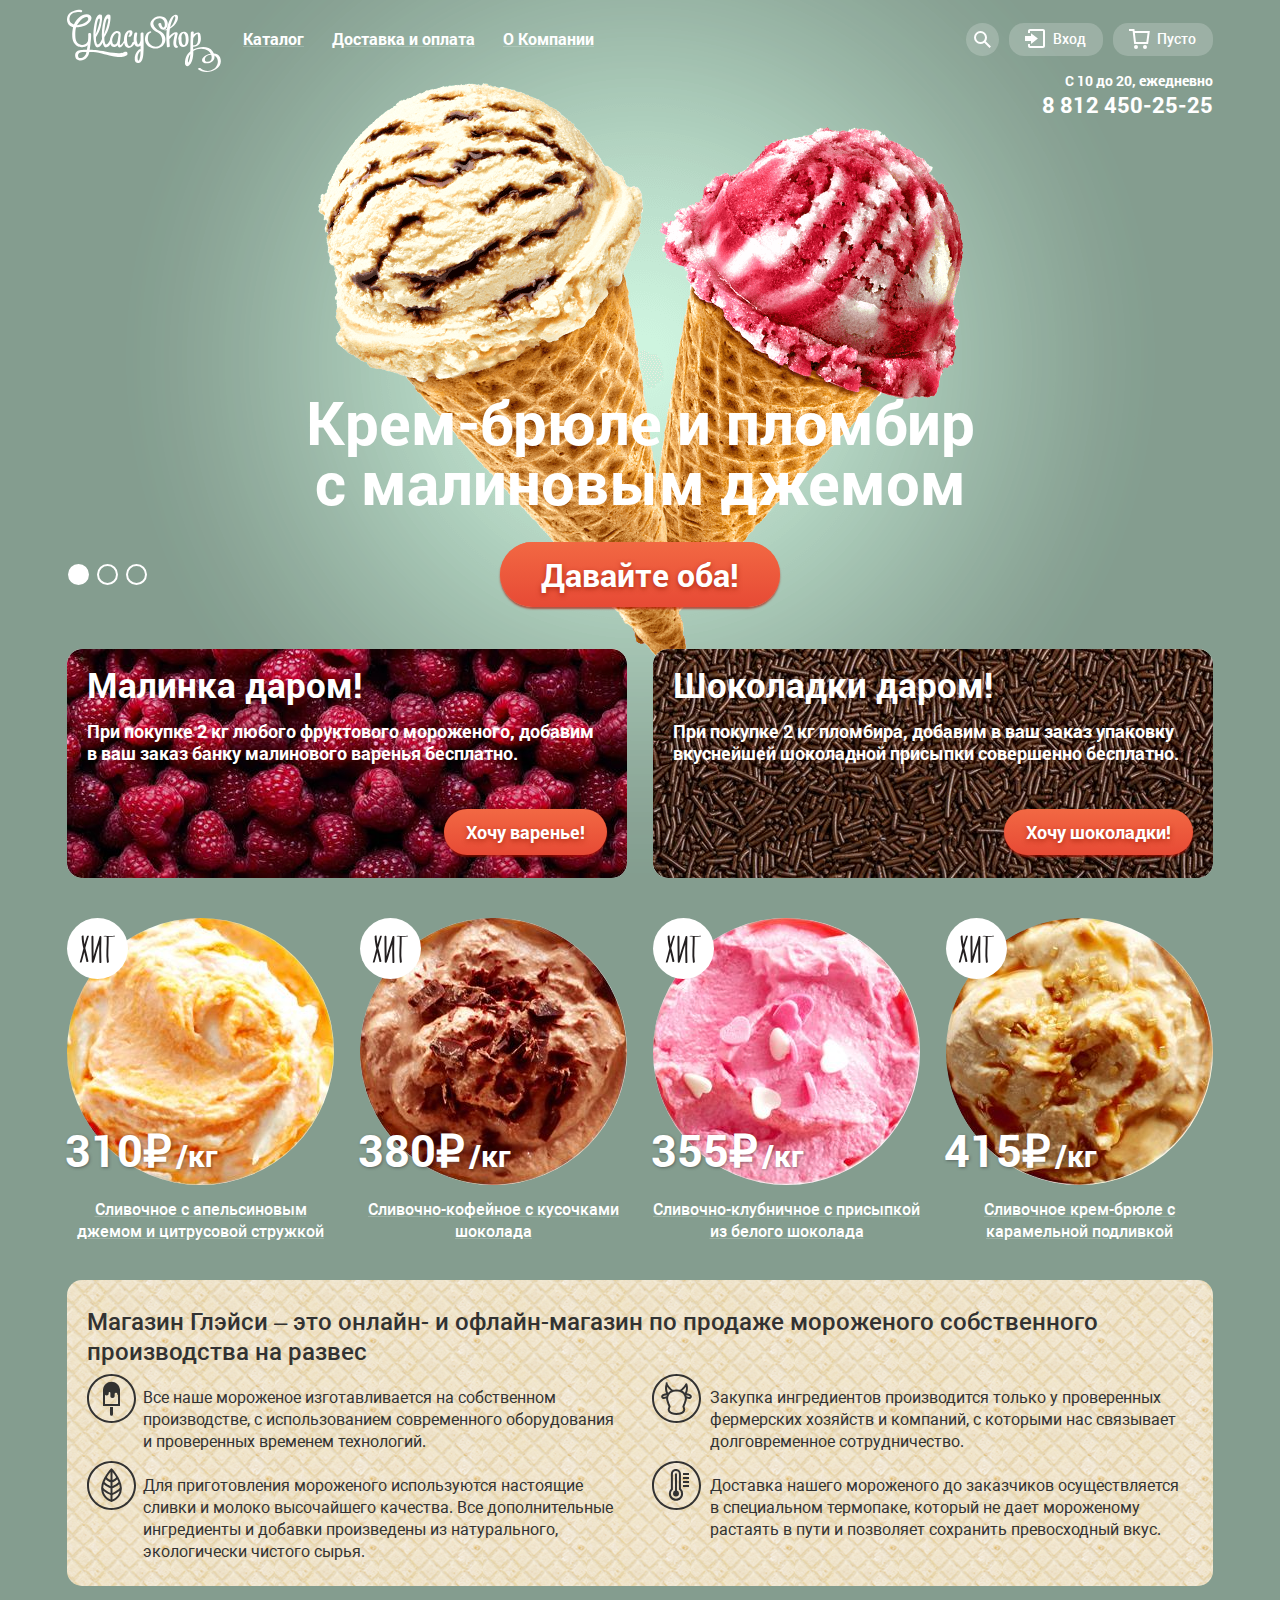
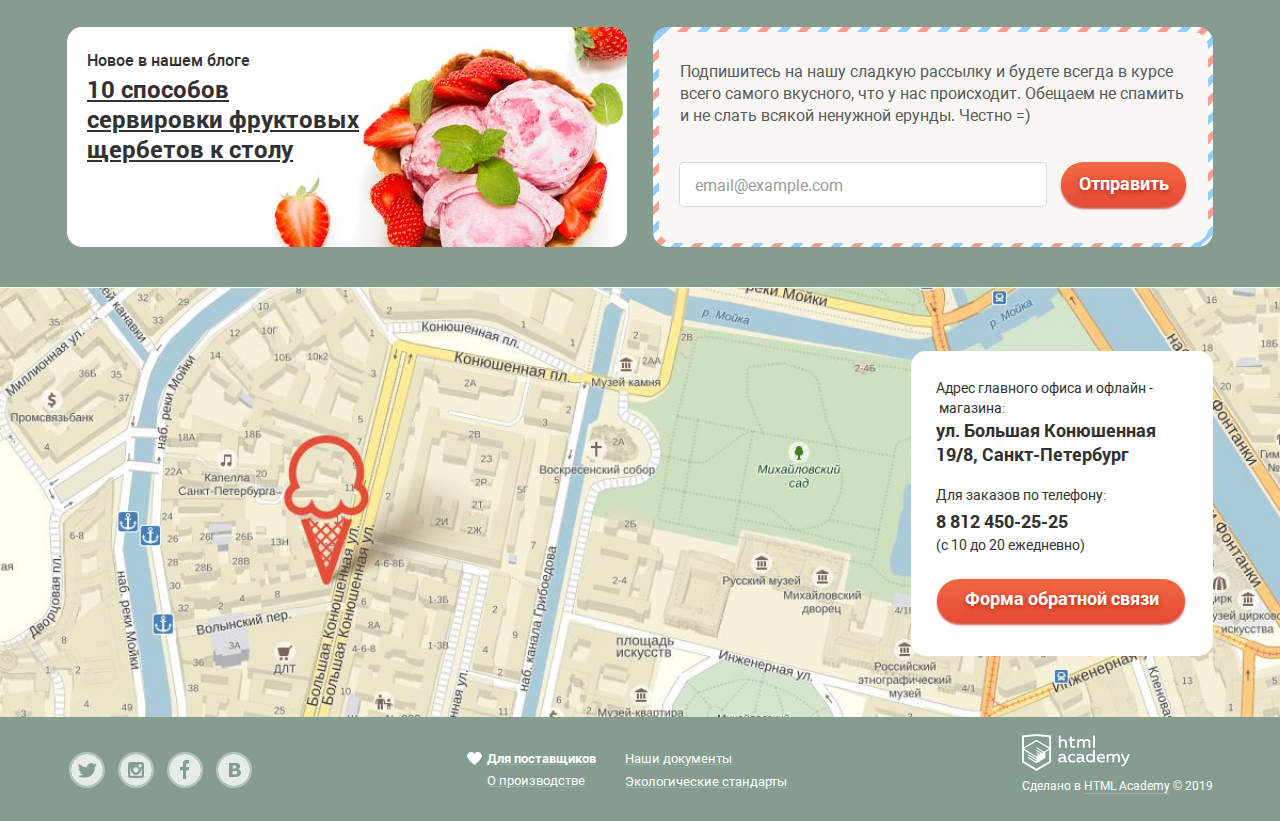
==== commit deede48a: "правки" ====
--- a/index.html
+++ b/index.html
@@ -23,7 +23,7 @@
     <!-- Header-->
     <header class="main-header container">
       <nav class="main-menu">
-        <img src="img/logo.svg" class="main-header-logo" alt="Логотип Gllacy Shop">
+        <img src="img/logo.svg" class="main-header-logo" alt="Логотип Gllacy Shop" width="154" height="64">
         <div class="menu-wrapper">
           <ul class="menu-list">
             <li class="menu-item catalog-menu">
@@ -211,11 +211,7 @@
                 <img src="img/creamy-with-orange-jam-and-citrus-shavings.jpg" class="catalog-item-image"
                   alt="Сливочное с апельсиновым джемом и цитрусовой стружкой" width="267" height="267">
                 <p class="cost-container">
-                  <span class="cost">310</span>
-                  <svg xmlns="http://www.w3.org/2000/svg" width="31" height="36" viewBox="0 0 31 36">
-                    <path fill="#FFF"
-                      d="M11 21h7.451c5.247 0 9.5-4.253 9.5-9.5S23.698 2 18.451 2H6v14H2v5h4v3H2v5h4v4h5v-4h15v-5H11v-3zm0-14h7.451v-.03a4.53 4.53 0 0 1 0 9.06V16H11V7z" />
-                  </svg>
+                  <span class="cost">310₽</span>
                   <span class="weight">/кг</span>
                 </p>
               </div>
@@ -240,11 +236,7 @@
                 <img src="img/creamy-coffee-with-pieces-of-chocolate.jpg" alt="Сливочно-кофейное с кусочками шоколада"
                   class="catalog-item-image" width="267" height="267">
                 <p class="cost-container">
-                  <span class="cost">380</span>
-                  <svg xmlns="http://www.w3.org/2000/svg" width="31" height="36" viewBox="0 0 31 36">
-                    <path fill="#FFF"
-                      d="M11 21h7.451c5.247 0 9.5-4.253 9.5-9.5S23.698 2 18.451 2H6v14H2v5h4v3H2v5h4v4h5v-4h15v-5H11v-3zm0-14h7.451v-.03a4.53 4.53 0 0 1 0 9.06V16H11V7z" />
-                  </svg>
+                  <span class="cost">380₽</span>
                   <span class="weight">/кг</span>
                 </p>
               </div>
@@ -269,11 +261,7 @@
                 <img src="img/creamy-strawberry-with-white-chocolate-powder.jpg" class="catalog-item-image"
                   alt="Сливочно-клубничное с присыпкой из белого шоколада" width="267" height="267">
                 <p class="cost-container">
-                  <span class="cost">355</span>
-                  <svg xmlns="http://www.w3.org/2000/svg" width="31" height="36" viewBox="0 0 31 36">
-                    <path fill="#FFF"
-                      d="M11 21h7.451c5.247 0 9.5-4.253 9.5-9.5S23.698 2 18.451 2H6v14H2v5h4v3H2v5h4v4h5v-4h15v-5H11v-3zm0-14h7.451v-.03a4.53 4.53 0 0 1 0 9.06V16H11V7z" />
-                  </svg>
+                  <span class="cost">355₽</span>
                   <span class="weight">/кг</span>
                 </p>
               </div>
@@ -298,11 +286,7 @@
                 <img src="img/creme-brulee-cream-with-caramel-sauce.jpg" class="catalog-item-image"
                   alt="Сливочное крем-брюле с карамельной подливкой" width="267" height="267">
                 <p class="cost-container">
-                  <span class="cost">415</span>
-                  <svg xmlns="http://www.w3.org/2000/svg" width="31" height="36" viewBox="0 0 31 36">
-                    <path fill="#FFF"
-                      d="M11 21h7.451c5.247 0 9.5-4.253 9.5-9.5S23.698 2 18.451 2H6v14H2v5h4v3H2v5h4v4h5v-4h15v-5H11v-3zm0-14h7.451v-.03a4.53 4.53 0 0 1 0 9.06V16H11V7z" />
-                  </svg>
+                  <span class="cost">415₽</span>
                   <span class="weight">/кг</span>
                 </p>
               </div>
--- a/css/style.css
+++ b/css/style.css
@@ -30,6 +30,8 @@
 
 html,
 body {
+  min-width: 1146px;
+
   font-size: 18px;
   line-height: 1.2;
   font-family: "Roboto", Arial, sans-serif;
@@ -57,23 +59,30 @@
 }
 
 .main-menu {
+  display: -webkit-box;
   display: flex;
 }
 
 .menu-wrapper {
+  display: -webkit-box;
   display: flex;
   flex-grow: 1;
   margin-top: 23px;
   margin-bottom: 10px;
+
+  -webkit-box-flex: 1;
 }
 
 
 .menu-list,
 .user-menu-list {
+  display: -webkit-box;
   display: flex;
   justify-content: space-between;
   margin: 0;
   padding: 0;
+
+  -webkit-box-pack: justify;
 }
 
 .menu-link,
@@ -111,7 +120,8 @@
   color: white;
   text-decoration: underline;
 
-  text-decoration-color: rgba(255, 255, 255, 0.2);
+  -webkit-text-decoration-color: rgba(255, 255, 255, 0.2);
+          text-decoration-color: rgba(255, 255, 255, 0.2);
 }
 
 .menu-item:hover .menu-link,
@@ -276,9 +286,14 @@
 }
 
 .contacts-container {
+  display: -webkit-box;
   display: flex;
   flex-direction: column;
   justify-content: flex-end;
+
+  -webkit-box-direction: normal;
+  -webkit-box-orient: vertical;
+  -webkit-box-pack: end;
 }
 
 .work-time {
@@ -354,6 +369,38 @@
   padding-left: 13px;
 
   border: 2px solid rgba(46, 136, 228, 0.52);
+}
+
+.search-field::-webkit-input-placeholder {
+  font-weight: 400;
+  font-size: 14px;
+  line-height: 24px;
+  text-align: left;
+  color: #999999;
+}
+
+.search-field::-moz-placeholder {
+  font-weight: 400;
+  font-size: 14px;
+  line-height: 24px;
+  text-align: left;
+  color: #999999;
+}
+
+.search-field:-ms-input-placeholder {
+  font-weight: 400;
+  font-size: 14px;
+  line-height: 24px;
+  text-align: left;
+  color: #999999;
+}
+
+.search-field::-ms-input-placeholder {
+  font-weight: 400;
+  font-size: 14px;
+  line-height: 24px;
+  text-align: left;
+  color: #999999;
 }
 
 .search-field::placeholder {
@@ -406,6 +453,42 @@
   border-radius: 5px;
 }
 
+.user-login-field::-webkit-input-placeholder,
+.user-password-field::-webkit-input-placeholder {
+  font-weight: 400;
+  font-size: 14px;
+  line-height: 24px;
+  text-align: left;
+  color: #999999;
+}
+
+.user-login-field::-moz-placeholder,
+.user-password-field::-moz-placeholder {
+  font-weight: 400;
+  font-size: 14px;
+  line-height: 24px;
+  text-align: left;
+  color: #999999;
+}
+
+.user-login-field:-ms-input-placeholder,
+.user-password-field:-ms-input-placeholder {
+  font-weight: 400;
+  font-size: 14px;
+  line-height: 24px;
+  text-align: left;
+  color: #999999;
+}
+
+.user-login-field::-ms-input-placeholder,
+.user-password-field::-ms-input-placeholder {
+  font-weight: 400;
+  font-size: 14px;
+  line-height: 24px;
+  text-align: left;
+  color: #999999;
+}
+
 .user-login-field::placeholder,
 .user-password-field::placeholder {
   font-weight: 400;
@@ -591,12 +674,15 @@
 }
 
 .breadcrumbs-list {
+  display: -webkit-box;
   display: flex;
   justify-content: flex-start;
   margin: 0;
   padding: 0;
 
   list-style: none;
+
+  -webkit-box-pack: start;
 }
 
 .breadcrumbs-item {
@@ -616,7 +702,8 @@
   color: white;
   text-decoration: underline;
 
-  text-decoration-color: rgba(255, 255, 255, 0.2);
+  -webkit-text-decoration-color: rgba(255, 255, 255, 0.2);
+          text-decoration-color: rgba(255, 255, 255, 0.2);
 }
 
 .breadcrumbs-link:hover,
@@ -624,7 +711,8 @@
 .breadcrumbs-link:active {
   color: #ffbc9e;
 
-  text-decoration-color: #ffbc9e;
+  -webkit-text-decoration-color: #ffbc9e;
+          text-decoration-color: #ffbc9e;
 }
 
 .breadcrumbs-item:last-child .breadcrumbs-link {
@@ -639,10 +727,10 @@
   top: -20px;
 
   margin-top: 0;
-  margin-bottom: 6px;
+  margin-bottom: 9px;
 
   font-weight: 700;
-  font-size: 35px;
+  font-size: 36px;
   line-height: 41px;
   text-align: left;
   color: white;
@@ -652,7 +740,7 @@
 
 /* Filters */
 .filters {
-  margin-bottom: 34px;
+  margin-bottom: 35px;
 
   font-weight: 500;
   font-size: 16px;
@@ -660,11 +748,14 @@
 }
 
 .filters-form {
+  display: -webkit-box;
   display: flex;
   flex-wrap: wrap;
   justify-content: space-between;
   align-content: space-between;
   width: 860px;
+
+  -webkit-box-pack: justify;
 }
 
 .sort-filter,
@@ -796,7 +887,6 @@
 .range-toggle:hover,
 .range-toggle:focus {
   -webkit-transform: scale(1.1);
-      -ms-transform: scale(1.1);
           transform: scale(1.1);
   cursor: pointer;
 }
@@ -807,12 +897,15 @@
 }
 
 .fat-wrapper {
+  display: -webkit-box;
   display: flex;
   justify-content: space-between;
   padding-top: 9px;
   padding-right: 14px;
   padding-bottom: 9px;
   padding-left: 14px;
+
+  -webkit-box-pack: justify;
 }
 
 .filters-radio {
@@ -875,16 +968,19 @@
 
 .fillers {
   width: 703px;
-  margin-top: 16px;
+  margin-top: 17px;
 }
 
 .fillers-wrapper {
+  display: -webkit-box;
   display: flex;
   justify-content: space-between;
   padding-top: 9px;
   padding-right: 20px;
   padding-bottom: 9px;
   padding-left: 16px;
+
+  -webkit-box-pack: justify;
 }
 
 .filters-checkbox {
@@ -949,11 +1045,14 @@
 
 /* Promo-blocks */
 .promotion-container {
+  display: -webkit-box;
   display: flex;
   justify-content: space-between;
   margin-right: auto;
   margin-bottom: 34px;
   margin-left: auto;
+
+  -webkit-box-pack: justify;
 }
 
 .promotion {
@@ -1002,7 +1101,7 @@
 
 .button-promo-container {
   position: absolute;
-  right: 21px;
+  right: 20px;
   bottom: 23px;
 }
 
@@ -1010,7 +1109,7 @@
 
 /* Catalog */
 .catalog {
-  margin-bottom: 5px;
+  margin-bottom: 6px;
 
   font-weight: 500;
   font-size: 16px;
@@ -1023,6 +1122,7 @@
 }
 
 .catalog-list {
+  display: -webkit-box;
   display: flex;
   flex-wrap: wrap;
   justify-content: flex-start;
@@ -1030,6 +1130,8 @@
   padding: 0;
 
   list-style: none;
+
+  -webkit-box-pack: start;
 }
 
 .catalog-item {
@@ -1066,7 +1168,8 @@
 
   text-decoration: underline;
 
-  text-decoration-color: rgba(255, 255, 255, 0.2);
+  -webkit-text-decoration-color: rgba(255, 255, 255, 0.2);
+          text-decoration-color: rgba(255, 255, 255, 0.2);
 }
 
 .cost-container {
@@ -1085,12 +1188,14 @@
   font-weight: 700;
   font-size: 45px;
   line-height: 45px;
+  text-shadow: 1px 1px 3px rgba(49, 50, 53, 0.5);
 }
 
 .weight {
   font-weight: 700;
   font-size: 30px;
   line-height: 45px;
+  text-shadow: 1px 1px 3px rgba(49, 50, 53, 0.5);
 }
 
 .catalog-item:hover {
@@ -1132,7 +1237,7 @@
   min-height: 306px;
   margin: 0;
   margin-right: auto;
-  margin-bottom: 40px;
+  margin-bottom: 41px;
   margin-left: auto;
   padding: 0;
 
@@ -1147,16 +1252,19 @@
 .content-container {
   position: relative;
 
+  display: -webkit-box;
   display: flex;
   flex-wrap: wrap;
   justify-content: space-between;
   padding-right: 27px;
   padding-left: 20px;
+
+  -webkit-box-pack: justify;
 }
 
 .about-title {
   margin: 0;
-  margin-bottom: 21px;
+  margin-bottom: 20px;
   padding-top: 27px;
   padding-left: 20px;
 
@@ -1187,7 +1295,7 @@
 .eco::before {
   content: url("../img/eco.svg");
   position: absolute;
-  bottom: 70px;
+  bottom: 69px;
   left: 20px;
 }
 
@@ -1201,7 +1309,7 @@
 .thermometr::before {
   content: url("../img/thermometer.svg");
   position: absolute;
-  bottom: 70px;
+  bottom: 69px;
   left: 585px;
 }
 
@@ -1211,9 +1319,12 @@
 /* News & subscription */
 
 .news-wrapper {
+  display: -webkit-box;
   display: flex;
   justify-content: space-between;
   margin-bottom: 40px;
+
+  -webkit-box-pack: justify;
 }
 
 .news {
@@ -1231,7 +1342,7 @@
 
 .news-title {
   margin: 0;
-  padding-top: 24px;
+  padding-top: 23px;
   padding-left: 20px;
 
   font-weight: 500;
@@ -1242,6 +1353,7 @@
 .news-link-container {
   width: 280px;
   margin-left: 20px;
+  padding-top: 2px;
 }
 
 .news-link {
@@ -1252,6 +1364,7 @@
 }
 
 .subscription-wrapper {
+  display: -webkit-box;
   display: flex;
   justify-content: center;
   align-items: center;
@@ -1260,6 +1373,9 @@
 
   background-image: url("../img/subscribe-form-border-bg.png");
   border-radius: 15px;
+
+  -webkit-box-align: center;
+  -webkit-box-pack: center;
 }
 
 .subscription {
@@ -1273,9 +1389,9 @@
 .subscription-content {
   width: 506px;
   margin-right: auto;
-  margin-bottom: 36px;
+  margin-bottom: 35px;
   margin-left: auto;
-  padding-top: 12px;
+  padding-top: 13px;
 
   font-weight: 400;
   font-size: 16px;
@@ -1290,8 +1406,11 @@
 }
 
 .subscribe-form {
+  display: -webkit-box;
   display: flex;
   justify-content: space-between;
+
+  -webkit-box-pack: justify;
 }
 
 .subscribe-email {
@@ -1331,6 +1450,38 @@
   border: 2px solid rgba(46, 136, 228, 0.52);
 }
 
+.subscribe-email::-webkit-input-placeholder {
+  font-weight: 400;
+  font-size: 16px;
+  line-height: 24px;
+  text-align: left;
+  color: #999999;
+}
+
+.subscribe-email::-moz-placeholder {
+  font-weight: 400;
+  font-size: 16px;
+  line-height: 24px;
+  text-align: left;
+  color: #999999;
+}
+
+.subscribe-email:-ms-input-placeholder {
+  font-weight: 400;
+  font-size: 16px;
+  line-height: 24px;
+  text-align: left;
+  color: #999999;
+}
+
+.subscribe-email::-ms-input-placeholder {
+  font-weight: 400;
+  font-size: 16px;
+  line-height: 24px;
+  text-align: left;
+  color: #999999;
+}
+
 .subscribe-email::placeholder {
   font-weight: 400;
   font-size: 16px;
@@ -1352,6 +1503,9 @@
 
   background-color: #e1e4bd;
   background-image: url("../img/map.jpg");
+  background-repeat: no-repeat;
+  background-position: 0 0;
+  background-size: cover;
 }
 
 .map-wrapper {
@@ -1372,7 +1526,7 @@
   width: 302px;
   min-height: 305px;
   margin: 0;
-  padding-top: 26px;
+  padding-top: 27px;
   padding-right: 25px;
   padding-bottom: 30px;
   padding-left: 25px;
@@ -1478,6 +1632,38 @@
   resize: none;
 }
 
+.feedback-modal-field::-webkit-input-placeholder {
+  font-weight: 400;
+  font-size: 16px;
+  line-height: 24px;
+  text-align: left;
+  color: #999999;
+}
+
+.feedback-modal-field::-moz-placeholder {
+  font-weight: 400;
+  font-size: 16px;
+  line-height: 24px;
+  text-align: left;
+  color: #999999;
+}
+
+.feedback-modal-field:-ms-input-placeholder {
+  font-weight: 400;
+  font-size: 16px;
+  line-height: 24px;
+  text-align: left;
+  color: #999999;
+}
+
+.feedback-modal-field::-ms-input-placeholder {
+  font-weight: 400;
+  font-size: 16px;
+  line-height: 24px;
+  text-align: left;
+  color: #999999;
+}
+
 .feedback-modal-field::placeholder {
   font-weight: 400;
   font-size: 16px;
@@ -1549,20 +1735,24 @@
 
 /* Page paginator */
 .page-paginator {
+  display: -webkit-box;
   display: flex;
   justify-content: flex-end;
-  margin-top: 47px;
+  margin-top: 51px;
   margin-bottom: 31px;
 
   font-weight: 500;
   font-size: 16px;
   line-height: 18px;
+
+  -webkit-box-pack: end;
 }
 
 .page-paginator-list {
   position: relative;
   right: -13px;
 
+  display: -webkit-box;
   display: flex;
   margin: 0;
 
@@ -1613,7 +1803,8 @@
 }
 
 .page-paginator-item:first-child svg {
-  transform: rotate(180deg);
+  -webkit-transform: rotate(180deg);
+          transform: rotate(180deg);
   opacity: 0.2;
 }
 
@@ -1631,10 +1822,13 @@
 }
 
 .main-footer {
+  display: -webkit-box;
   display: flex;
   justify-content: space-between;
   padding-top: 11px;
   padding-bottom: 10px;
+
+  -webkit-box-pack: justify;
 }
 
 .social {
@@ -1642,6 +1836,7 @@
 }
 
 .social-list {
+  display: -webkit-box;
   display: flex;
   padding: 0;
   padding-left: 2px;
@@ -1667,14 +1862,19 @@
 
 
 .footer-menu {
+  display: -webkit-box;
   display: flex;
   flex-grow: 1;
   justify-content: center;
+
+  -webkit-box-flex: 1;
+  -webkit-box-pack: center;
 }
 
 .footer-menu-list {
   position: relative;
 
+  display: -webkit-box;
   display: flex;
   flex-direction: column;
   flex-wrap: wrap;
@@ -1686,6 +1886,10 @@
   font-weight: 400;
   font-size: 13px;
   line-height: 18px;
+
+  -webkit-box-direction: normal;
+  -webkit-box-orient: vertical;
+  -webkit-box-pack: center;
 }
 
 .footer-menu-list:first-child {
@@ -1715,7 +1919,8 @@
 
   color: white;
 
-  text-decoration-color: rgba(255, 255, 255, 0.2);
+  -webkit-text-decoration-color: rgba(255, 255, 255, 0.2);
+          text-decoration-color: rgba(255, 255, 255, 0.2);
 }
 
 .footer-menu-link:hover,
@@ -1723,10 +1928,12 @@
 .footer-menu-link:active {
   color: #ffbc9e;
 
-  text-decoration-color: #ffbc9e;
+  -webkit-text-decoration-color: #ffbc9e;
+          text-decoration-color: #ffbc9e;
 }
 
 .copyright {
+  display: -webkit-box;
   display: flex;
   flex-direction: column;
   padding-top: 5px;
@@ -1735,6 +1942,9 @@
   font-size: 12px;
   line-height: 18px;
   text-decoration: none;
+
+  -webkit-box-direction: normal;
+  -webkit-box-orient: vertical;
 }
 
 .copyright-link {
@@ -1749,7 +1959,8 @@
 .copyright-link:active {
   color: #ffbc9e;
 
-  text-decoration-color: #ffbc9e;
+  -webkit-text-decoration-color: #ffbc9e;
+          text-decoration-color: #ffbc9e;
 }
 
 .footer-copyright {
@@ -1772,7 +1983,8 @@
   background-repeat: no-repeat;
   background-position: top center;
 
-  transition: background-image 0.5s ease, background-color 0.5s ease;
+  -webkit-transition: background-image 0.5s ease, background-color 0.5s ease;
+          transition: background-image 0.5s ease, background-color 0.5s ease;
 }
 
 .site-wrapper::before,
@@ -1793,7 +2005,7 @@
 .slider-container {
   width: 900px;
   margin-right: auto;
-  margin-bottom: 50px;
+  margin-bottom: 52px;
   margin-left: auto;
   padding: 0 20px;
 }
@@ -1908,6 +2120,7 @@
   text-decoration: none;
   text-shadow: 0 2px 5px rgba(160, 32, 11, 0.76);
 
+  background: -webkit-gradient(linear, left top, left bottom, from(#f26843), to(#e74a35));
   background: linear-gradient(to bottom, #f26843 0%, #e74a35 100%);
   background-color: #f26843;
   border: none;
@@ -1916,11 +2129,13 @@
 }
 
 .button-orange:hover {
+  background: -webkit-gradient(linear, left top, left bottom, from(#f58669), to(#ec6f5e));
   background: linear-gradient(to bottom, #f58669 0%, #ec6f5e 100%);
   box-shadow: 0 2px 2px rgba(172, 16, 0, 1);
 }
 
 .button-orange:active {
+  background: -webkit-gradient(linear, left top, left bottom, from(#d84732), to(#e1613e));
   background: linear-gradient(to bottom, #d84732 0%, #e1613e 100%);
   box-shadow: inset 0 2px 2px rgba(172, 16, 0, 1);
 }
@@ -2045,7 +2260,9 @@
   border: 0;
 
   clip: rect(0 0 0 0);
-  clip-path: inset(100%);
+          clip-path: inset(100%);
+
+  -webkit-clip-path: inset(100%);
 }
 
 
@@ -2053,19 +2270,23 @@
 
 @keyframes bounce {
   0% {
-    transform: translateY(-2000px);
+    -webkit-transform: translateY(-2000px);
+            transform: translateY(-2000px);
   }
 
   70% {
-    transform: translateY(30px);
+    -webkit-transform: translateY(30px);
+            transform: translateY(30px);
   }
 
   90% {
-    transform: translateY(-10px);
+    -webkit-transform: translateY(-10px);
+            transform: translateY(-10px);
   }
 
   100% {
-    transform: translateY(0);
+    -webkit-transform: translateY(0);
+            transform: translateY(0);
   }
 }
 
@@ -2092,28 +2313,6 @@
 }
 
 @keyframes shake {
-  0%,
-  100% {
-    transform: translateX(0);
-  }
-
-  10%,
-  30%,
-  50%,
-  70%,
-  90% {
-    transform: translateX(-10px);
-  }
-
-  20%,
-  40%,
-  60%,
-  80% {
-    transform: translateX(10px);
-  }
-}
-
-@-webkit-keyframes shake {
   0%,
   100% {
     -webkit-transform: translateX(0);
@@ -2138,4 +2337,29 @@
   }
 }
 
+@-webkit-keyframes shake {
+  0%,
+  100% {
+    -webkit-transform: translateX(0);
+            transform: translateX(0);
+  }
+
+  10%,
+  30%,
+  50%,
+  70%,
+  90% {
+    -webkit-transform: translateX(-10px);
+            transform: translateX(-10px);
+  }
+
+  20%,
+  40%,
+  60%,
+  80% {
+    -webkit-transform: translateX(10px);
+            transform: translateX(10px);
+  }
+}
+
 /* Animation */
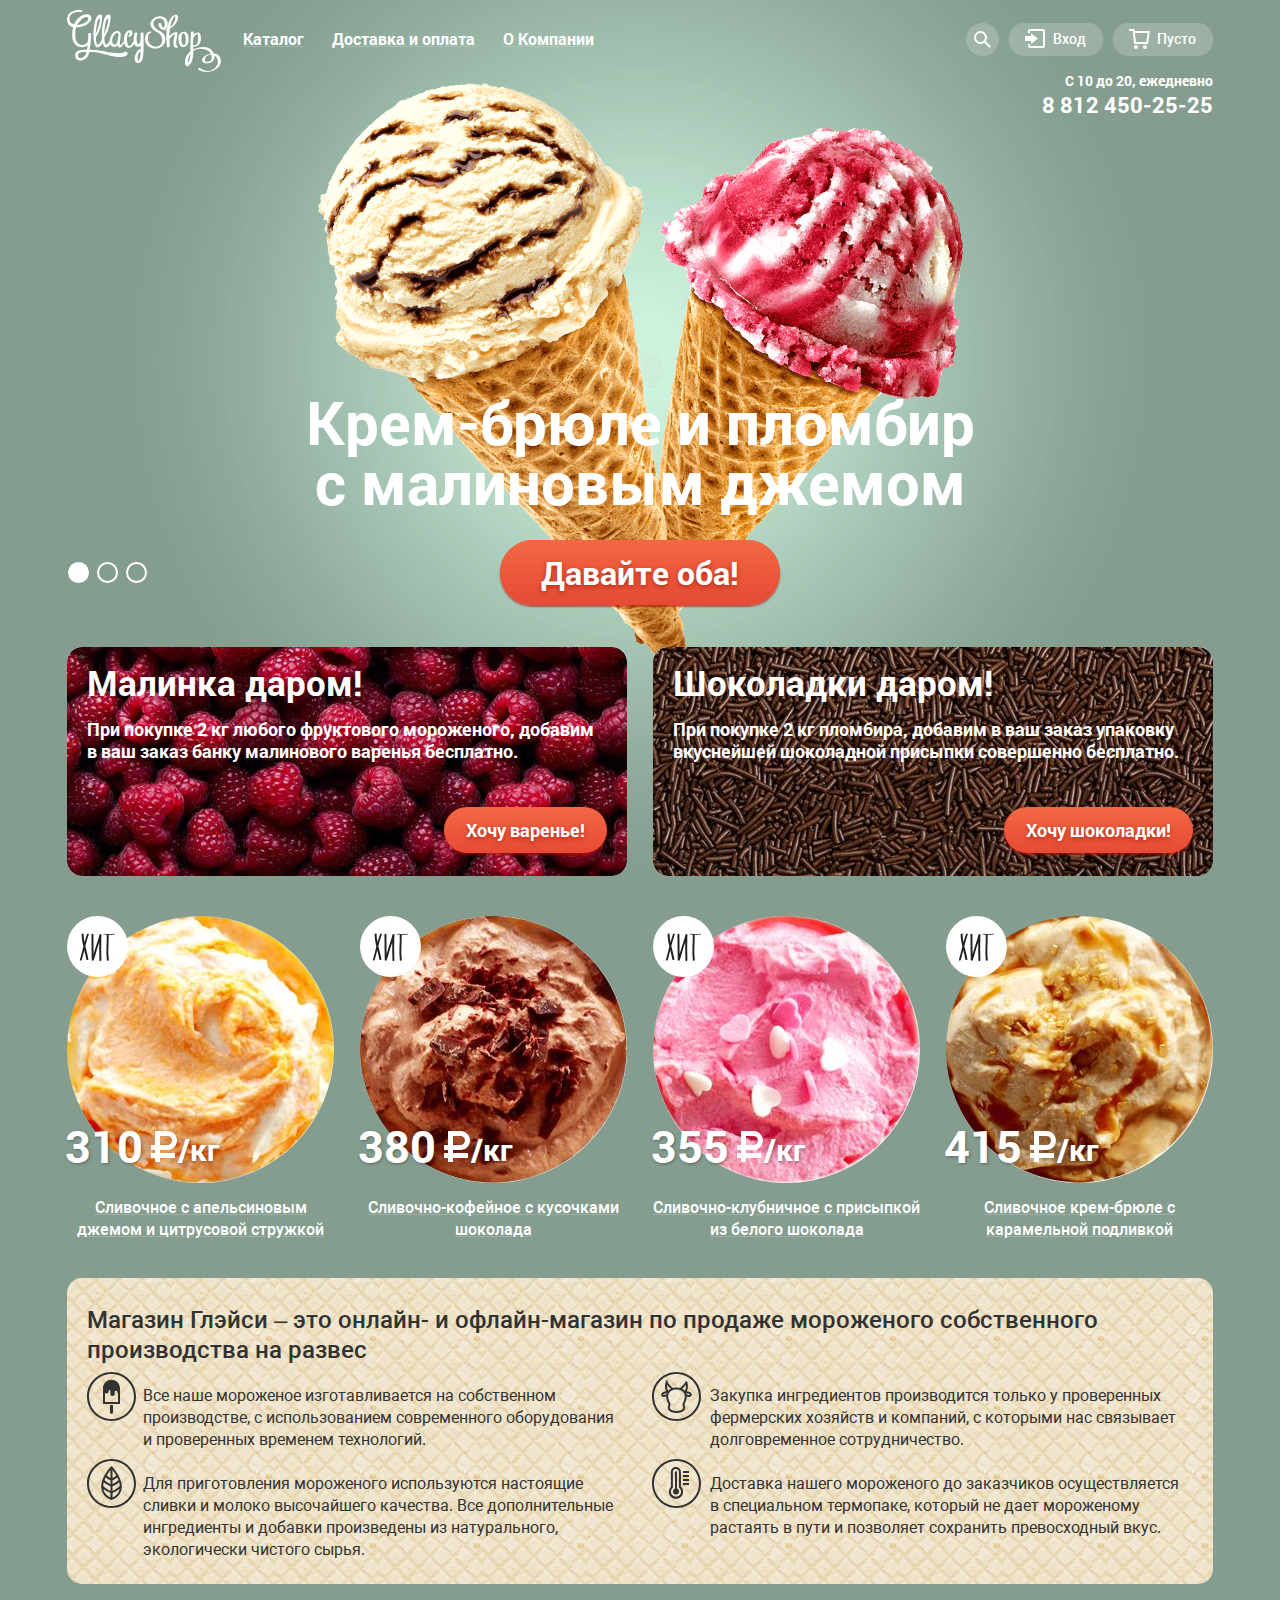
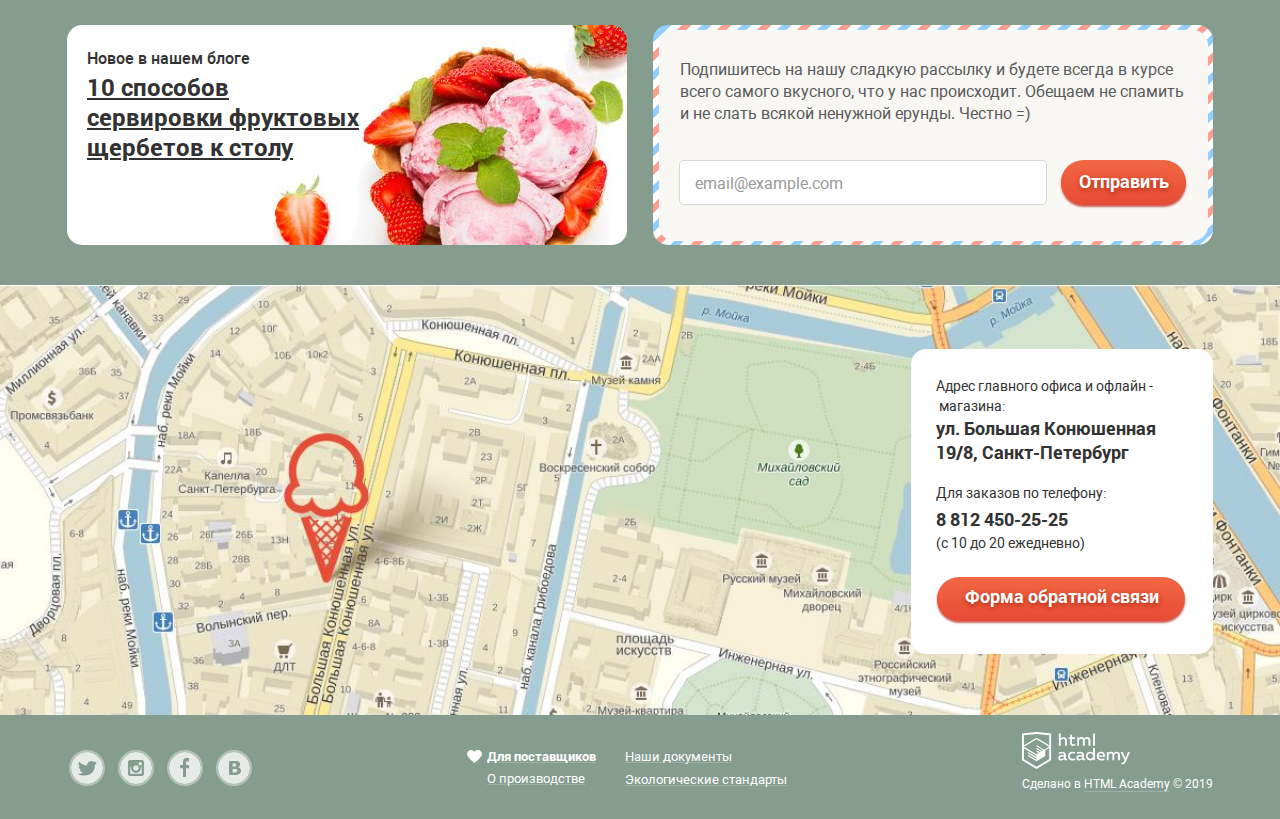
==== commit ab98b58b: "поправил контейнер с ценой" ====
--- a/index.html
+++ b/index.html
@@ -211,7 +211,7 @@
                 <img src="img/creamy-with-orange-jam-and-citrus-shavings.jpg" class="catalog-item-image"
                   alt="Сливочное с апельсиновым джемом и цитрусовой стружкой" width="267" height="267">
                 <p class="cost-container">
-                  <span class="cost">310₽</span>
+                  310
                   <span class="weight">/кг</span>
                 </p>
               </div>
@@ -236,7 +236,7 @@
                 <img src="img/creamy-coffee-with-pieces-of-chocolate.jpg" alt="Сливочно-кофейное с кусочками шоколада"
                   class="catalog-item-image" width="267" height="267">
                 <p class="cost-container">
-                  <span class="cost">380₽</span>
+                  380
                   <span class="weight">/кг</span>
                 </p>
               </div>
@@ -261,7 +261,7 @@
                 <img src="img/creamy-strawberry-with-white-chocolate-powder.jpg" class="catalog-item-image"
                   alt="Сливочно-клубничное с присыпкой из белого шоколада" width="267" height="267">
                 <p class="cost-container">
-                  <span class="cost">355₽</span>
+                  355
                   <span class="weight">/кг</span>
                 </p>
               </div>
@@ -286,7 +286,7 @@
                 <img src="img/creme-brulee-cream-with-caramel-sauce.jpg" class="catalog-item-image"
                   alt="Сливочное крем-брюле с карамельной подливкой" width="267" height="267">
                 <p class="cost-container">
-                  <span class="cost">415₽</span>
+                  415
                   <span class="weight">/кг</span>
                 </p>
               </div>
@@ -419,7 +419,8 @@
               </a>
             </li>
             <li class="social-list-item">
-              <a href="https://www.instagram.com/" class="social-list-link social-list-link--instagram" aria-label="Instagram">
+              <a href="https://www.instagram.com/" class="social-list-link social-list-link--instagram"
+                aria-label="Instagram">
                 <svg class="social-link-icon" xmlns="http://www.w3.org/2000/svg" width="32" height="32"
                   viewBox="0 0 32 32">
                   <g fill="#FFF">
@@ -435,7 +436,8 @@
               </a>
             </li>
             <li class="social-list-item">
-              <a href="https://www.facebook.com/" class="social-list-link social-list-link--facebook" aria-label="Facebook">
+              <a href="https://www.facebook.com/" class="social-list-link social-list-link--facebook"
+                aria-label="Facebook">
                 <svg class="social-link-icon" xmlns="http://www.w3.org/2000/svg" width="32" height="32"
                   viewBox="0 0 32 32">
                   <title>Facebook</title>
--- a/css/style.css
+++ b/css/style.css
@@ -727,7 +727,7 @@
   top: -20px;
 
   margin-top: 0;
-  margin-bottom: 9px;
+  margin-bottom: 6px;
 
   font-weight: 700;
   font-size: 36px;
@@ -740,7 +740,7 @@
 
 /* Filters */
 .filters {
-  margin-bottom: 35px;
+  margin-bottom: 33px;
 
   font-weight: 500;
   font-size: 16px;
@@ -1174,24 +1174,38 @@
 
 .cost-container {
   position: absolute;
-  bottom: -3px;
+  bottom: -30px;
   left: -2px;
 
-  vertical-align: baseline;
-}
-
-.hit {
-  position: absolute;
-}
-
-.cost {
   font-weight: 700;
   font-size: 45px;
   line-height: 45px;
   text-shadow: 1px 1px 3px rgba(49, 50, 53, 0.5);
 }
 
+.hit {
+  position: absolute;
+}
+
+.weight::before {
+  content: "";
+  position: absolute;
+  top: -1px;
+  left: -29px;
+
+  width: 31px;
+  height: 36px;
+
+  background-image: url("../img/ruble.svg");
+  background-repeat: no-repeat;
+  background-position: 0 0;
+}
+
 .weight {
+  position: relative;
+  top: -2px;
+  left: 24px;
+
   font-weight: 700;
   font-size: 30px;
   line-height: 45px;
@@ -1738,7 +1752,7 @@
   display: -webkit-box;
   display: flex;
   justify-content: flex-end;
-  margin-top: 51px;
+  margin-top: 49px;
   margin-bottom: 31px;
 
   font-weight: 500;
@@ -2034,7 +2048,7 @@
   width: 700px;
   margin-top: 0;
   margin-right: auto;
-  margin-bottom: 41px;
+  margin-bottom: 39px;
   margin-left: auto;
 
   font-weight: 700;
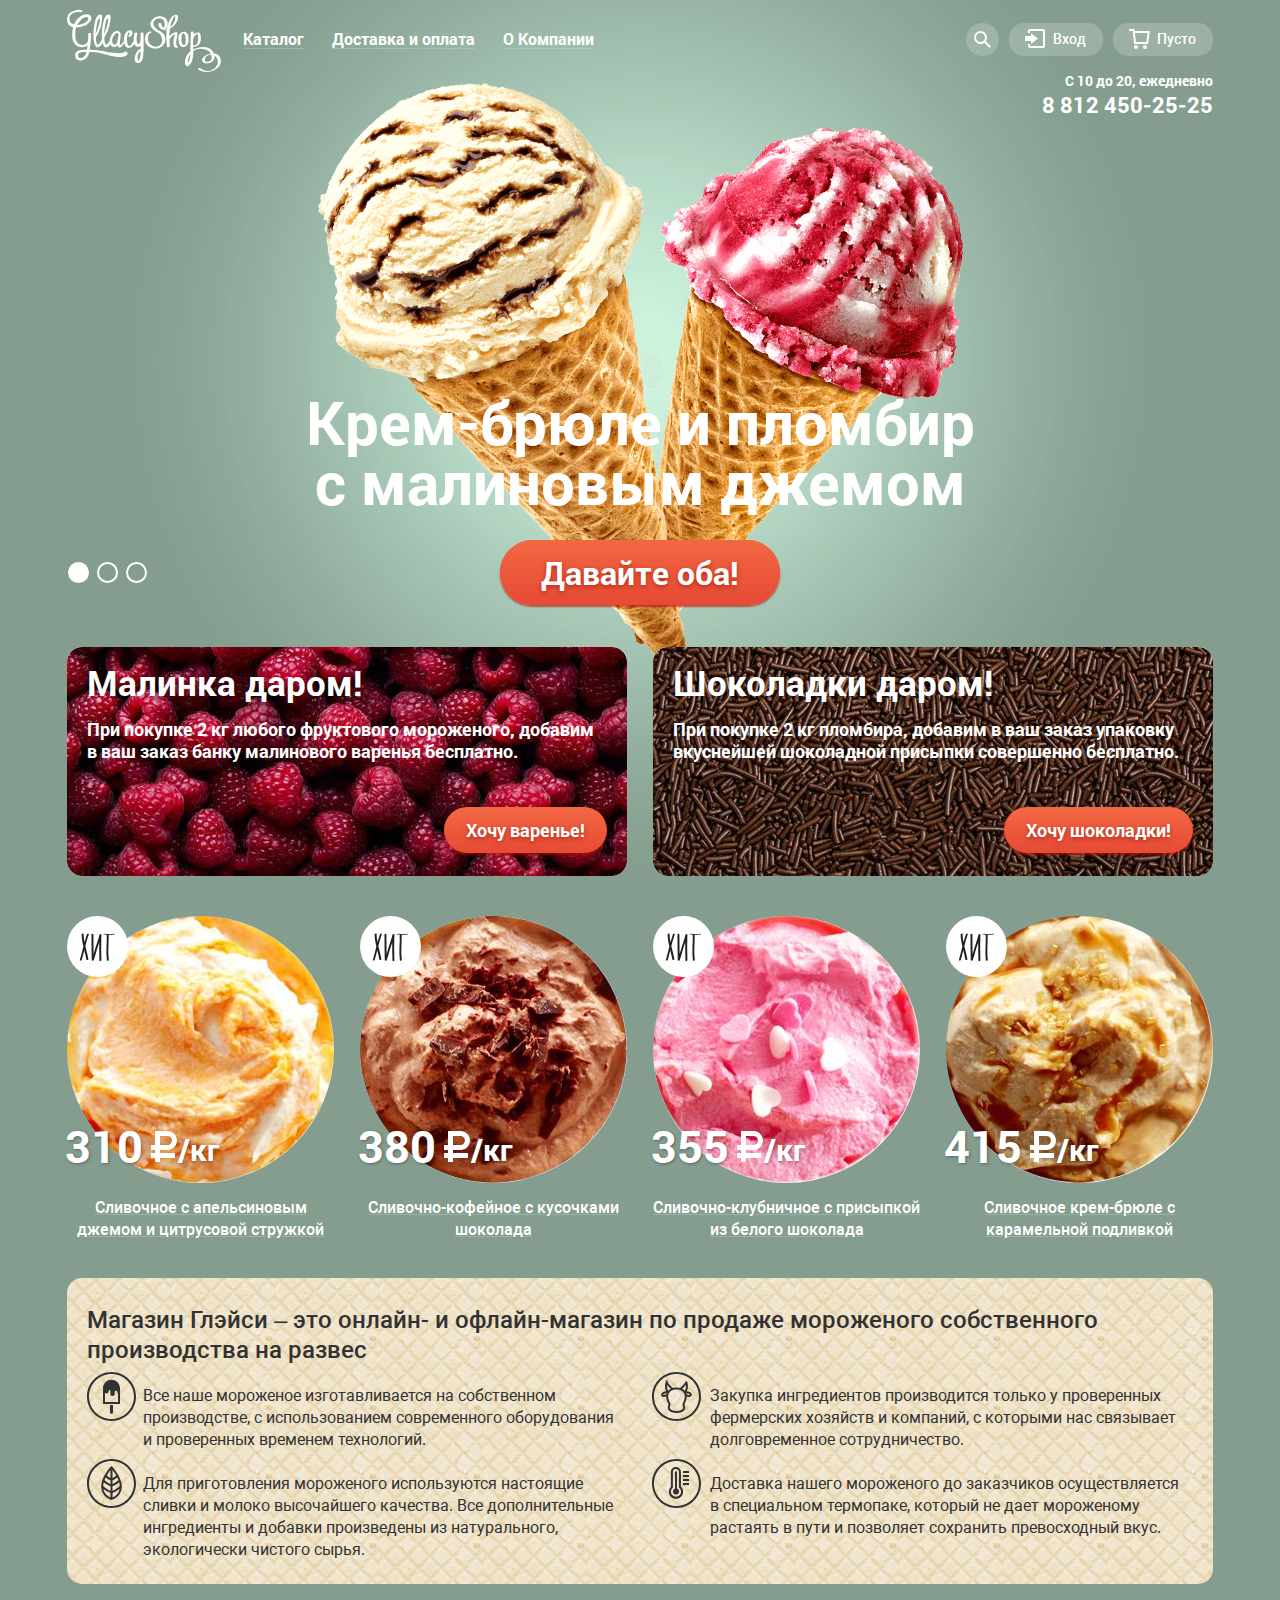
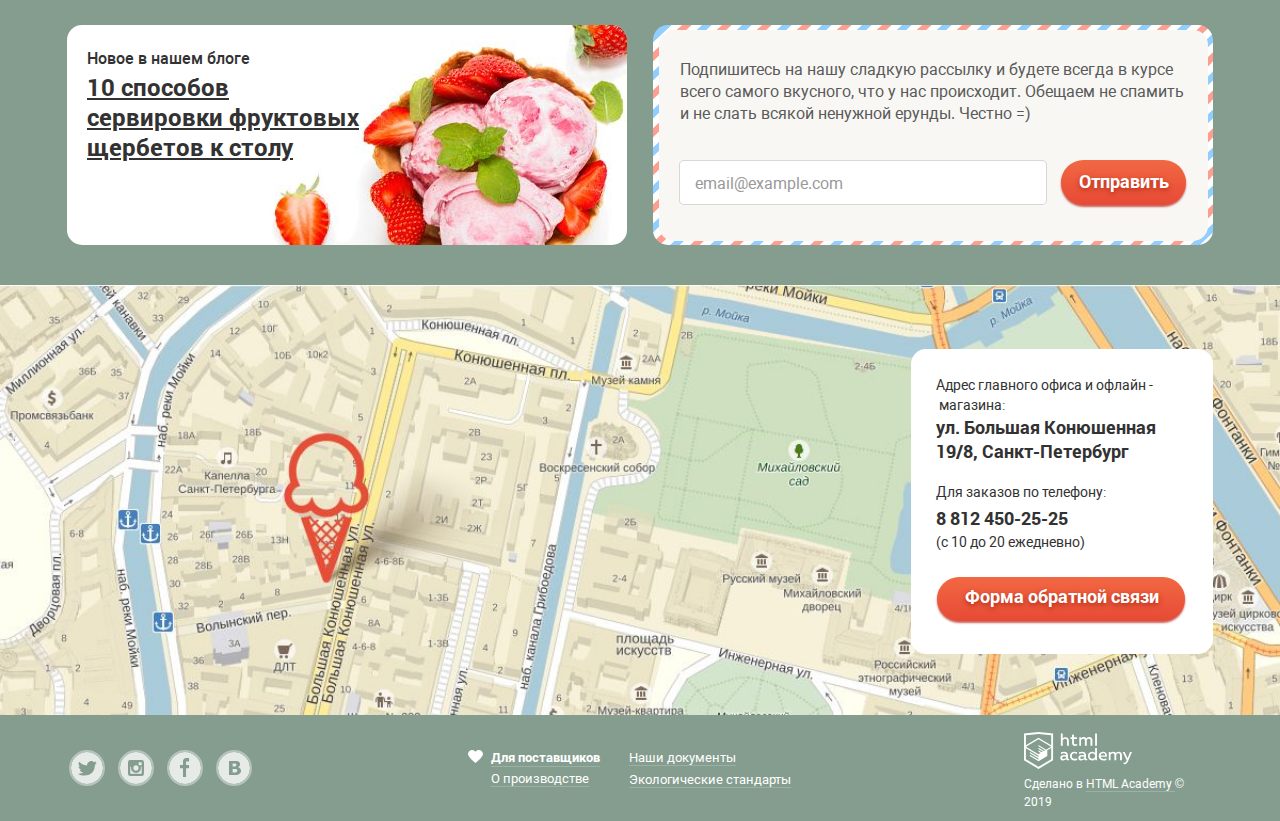
==== commit ac586e05: "поправил футер меню" ====
--- a/index.html
+++ b/index.html
@@ -493,16 +493,22 @@
           </ul>
         </section>
         <section class="copyright">
-          <svg id="Layer_1" data-name="Layer 1" xmlns="http://www.w3.org/2000/svg" viewBox="0 0 108.08 36.85"
-            width="108" height="39">
-            <title>HTML Academy</title>
-            <path
-              d="M44.61,26.88a2,2,0,0,0,.55-0.1v1.33a3.25,3.25,0,0,1-1.18.21,1.67,1.67,0,0,1-1.67-1,4.84,4.84,0,0,1-3.14,1.08c-1.51,0-2.91-.83-2.91-2.55,0-2.13,2-2.79,3.71-2.79a11.08,11.08,0,0,1,2.17.25v-0.3c0-1-.76-1.77-2.19-1.77a7.42,7.42,0,0,0-3,.64v-1.7a10.21,10.21,0,0,1,3.19-.55c2.36,0,3.81,1.12,3.81,3.65v3a0.54,0.54,0,0,0,.49.59h0.17Zm-6.44-1.13A1.35,1.35,0,0,0,39.63,27h0.11a3.39,3.39,0,0,0,2.41-1V24.58a9.72,9.72,0,0,0-1.81-.21c-1,0-2.16.33-2.16,1.38h0Zm12.36-6.11a5,5,0,0,1,2.57.64V22a4.08,4.08,0,0,0-2.3-.7,2.75,2.75,0,1,0,0,5.49,5,5,0,0,0,2.43-.64v1.71a6.27,6.27,0,0,1-2.76.57A4.21,4.21,0,0,1,46,24.51q0-.21,0-0.41a4.32,4.32,0,0,1,4.18-4.46h0.38Zm12.17,7.24a2,2,0,0,0,.55-0.1v1.33a3.25,3.25,0,0,1-1.18.21,1.67,1.67,0,0,1-1.67-1,4.84,4.84,0,0,1-3.14,1.08c-1.51,0-2.91-.83-2.91-2.55,0-2.13,2-2.79,3.71-2.79a11.08,11.08,0,0,1,2.17.25v-0.3c0-1-.76-1.77-2.19-1.77a7.42,7.42,0,0,0-3,.64v-1.7a10.21,10.21,0,0,1,3.19-.55c2.36,0,3.81,1.12,3.81,3.65v3a0.54,0.54,0,0,0,.49.59h0.17Zm-6.44-1.13A1.35,1.35,0,0,0,57.73,27h0.11a3.39,3.39,0,0,0,2.41-1V24.58a9.72,9.72,0,0,0-1.81-.21c-1.06,0-2.16.33-2.16,1.38h0ZM73,16V28.2H71.35V26.88a3.88,3.88,0,0,1-3.19,1.54,4.4,4.4,0,0,1,0-8.78,3.81,3.81,0,0,1,3,1.3V16H73Zm-4.53,5.22a2.76,2.76,0,1,0,0,5.52A2.86,2.86,0,0,0,71.15,25V23A2.91,2.91,0,0,0,68.49,21.27ZM79,19.64c3.31,0,4.46,2.68,3.92,5.09H76.7c0.21,1.5,1.67,2.11,3.19,2.11a6.11,6.11,0,0,0,2.64-.59v1.6a7.14,7.14,0,0,1-3,.57C77,28.42,74.78,27,74.78,24a4.18,4.18,0,0,1,4-4.39H79Zm0.09,1.54a2.28,2.28,0,0,0-2.44,2.1v0.06H81.3A2,2,0,0,0,79.13,21.18Zm5.73,7V19.87h1.65v1a3.81,3.81,0,0,1,2.78-1.27A2.86,2.86,0,0,1,91.89,21a4.12,4.12,0,0,1,2.91-1.33A3.06,3.06,0,0,1,98,23V28.2h-1.9V23.05a1.59,1.59,0,0,0-1.42-1.75H94.42a2.8,2.8,0,0,0-2.07,1.12V28.2h-1.9V23.05A1.59,1.59,0,0,0,89,21.31H88.8a3,3,0,0,0-2.21,1.29v5.63H84.86Zm21.31-8.33h1.9l-3.91,9.46c-0.9,2.17-2.09,2.86-3.35,2.86a4.76,4.76,0,0,1-1.1-.14V30.46a2.86,2.86,0,0,0,.85.12c0.9,0,1.58-.64,2.07-1.9l0.17-.42-4-8.4h2l2.86,6.29ZM38.73,1.46V6.22a3.81,3.81,0,0,1,2.7-1.14,3.25,3.25,0,0,1,3.44,3.4v5.15H43V8.72a1.81,1.81,0,0,0-1.61-2h-0.3a2.93,2.93,0,0,0-2.32,1.39v5.52h-1.9V1.46h1.9ZM49.94,2.31v3h3V6.91h-3v3.81c0,1.1.5,1.46,1.58,1.46a4.49,4.49,0,0,0,1.69-.33v1.6A6.8,6.8,0,0,1,51,13.8a2.55,2.55,0,0,1-2.86-2.74V6.89H46.58V5.26h1.5V2.74Zm5.4,11.31V5.28H57v1A3.81,3.81,0,0,1,59.77,5a2.86,2.86,0,0,1,2.6,1.33A4.12,4.12,0,0,1,65.28,5,3.06,3.06,0,0,1,68.44,8.4v5.21h-1.9V8.46a1.59,1.59,0,0,0-1.42-1.75H64.89a2.8,2.8,0,0,0-2.07,1.12v5.78h-1.9V8.46A1.59,1.59,0,0,0,59.5,6.71H59.27A3,3,0,0,0,57.06,8v5.63H55.34ZM71.17,1.45H73V13.6H71.17V1.45ZM14.71,0H14.55L0,1.54V28.21l14.55,8.66,14.55-8.66V1.54Zm12.5,27.1L14.55,34.64,1.9,27.12V16.18l12.59,7.5V25L5.86,19.9v1.31l8.68,5.21v1.39L5.87,22.65V24l8.68,5.21,8.75-5.24V18.31L27.2,16V27.12Zm0-12.53-3.48,2-1.6,1L14.51,13v1.31L21,18.23H21l-0.14.09-1,.54-5.37-3.2V17l4.24,2.52-1,.67-3.2-1.9v1.31l2.1,1.24L14.5,22.1,2,14.65,14.51,7.11Zm0-1.32L14.49,5.76,1.91,13.25v-10L14.56,1.92,27.21,3.25v10h0Z"
-              transform="translate(0 -0.02)" fill="#fff" />
-          </svg>
-          <a class="copyright-link" href="https://htmlacademy.ru/intensive/htmlcss">
-            Сделано в <span class="footer-copyright">HTML Academy</span> © 2019
+          <a href="https://htmlacademy.ru/intensive/htmlcss">
+            <svg id="Layer_1" data-name="Layer 1" xmlns="http://www.w3.org/2000/svg" viewBox="0 0 108.08 36.85"
+              width="108" height="39">
+              <title>HTML Academy</title>
+              <path
+                d="M44.61,26.88a2,2,0,0,0,.55-0.1v1.33a3.25,3.25,0,0,1-1.18.21,1.67,1.67,0,0,1-1.67-1,4.84,4.84,0,0,1-3.14,1.08c-1.51,0-2.91-.83-2.91-2.55,0-2.13,2-2.79,3.71-2.79a11.08,11.08,0,0,1,2.17.25v-0.3c0-1-.76-1.77-2.19-1.77a7.42,7.42,0,0,0-3,.64v-1.7a10.21,10.21,0,0,1,3.19-.55c2.36,0,3.81,1.12,3.81,3.65v3a0.54,0.54,0,0,0,.49.59h0.17Zm-6.44-1.13A1.35,1.35,0,0,0,39.63,27h0.11a3.39,3.39,0,0,0,2.41-1V24.58a9.72,9.72,0,0,0-1.81-.21c-1,0-2.16.33-2.16,1.38h0Zm12.36-6.11a5,5,0,0,1,2.57.64V22a4.08,4.08,0,0,0-2.3-.7,2.75,2.75,0,1,0,0,5.49,5,5,0,0,0,2.43-.64v1.71a6.27,6.27,0,0,1-2.76.57A4.21,4.21,0,0,1,46,24.51q0-.21,0-0.41a4.32,4.32,0,0,1,4.18-4.46h0.38Zm12.17,7.24a2,2,0,0,0,.55-0.1v1.33a3.25,3.25,0,0,1-1.18.21,1.67,1.67,0,0,1-1.67-1,4.84,4.84,0,0,1-3.14,1.08c-1.51,0-2.91-.83-2.91-2.55,0-2.13,2-2.79,3.71-2.79a11.08,11.08,0,0,1,2.17.25v-0.3c0-1-.76-1.77-2.19-1.77a7.42,7.42,0,0,0-3,.64v-1.7a10.21,10.21,0,0,1,3.19-.55c2.36,0,3.81,1.12,3.81,3.65v3a0.54,0.54,0,0,0,.49.59h0.17Zm-6.44-1.13A1.35,1.35,0,0,0,57.73,27h0.11a3.39,3.39,0,0,0,2.41-1V24.58a9.72,9.72,0,0,0-1.81-.21c-1.06,0-2.16.33-2.16,1.38h0ZM73,16V28.2H71.35V26.88a3.88,3.88,0,0,1-3.19,1.54,4.4,4.4,0,0,1,0-8.78,3.81,3.81,0,0,1,3,1.3V16H73Zm-4.53,5.22a2.76,2.76,0,1,0,0,5.52A2.86,2.86,0,0,0,71.15,25V23A2.91,2.91,0,0,0,68.49,21.27ZM79,19.64c3.31,0,4.46,2.68,3.92,5.09H76.7c0.21,1.5,1.67,2.11,3.19,2.11a6.11,6.11,0,0,0,2.64-.59v1.6a7.14,7.14,0,0,1-3,.57C77,28.42,74.78,27,74.78,24a4.18,4.18,0,0,1,4-4.39H79Zm0.09,1.54a2.28,2.28,0,0,0-2.44,2.1v0.06H81.3A2,2,0,0,0,79.13,21.18Zm5.73,7V19.87h1.65v1a3.81,3.81,0,0,1,2.78-1.27A2.86,2.86,0,0,1,91.89,21a4.12,4.12,0,0,1,2.91-1.33A3.06,3.06,0,0,1,98,23V28.2h-1.9V23.05a1.59,1.59,0,0,0-1.42-1.75H94.42a2.8,2.8,0,0,0-2.07,1.12V28.2h-1.9V23.05A1.59,1.59,0,0,0,89,21.31H88.8a3,3,0,0,0-2.21,1.29v5.63H84.86Zm21.31-8.33h1.9l-3.91,9.46c-0.9,2.17-2.09,2.86-3.35,2.86a4.76,4.76,0,0,1-1.1-.14V30.46a2.86,2.86,0,0,0,.85.12c0.9,0,1.58-.64,2.07-1.9l0.17-.42-4-8.4h2l2.86,6.29ZM38.73,1.46V6.22a3.81,3.81,0,0,1,2.7-1.14,3.25,3.25,0,0,1,3.44,3.4v5.15H43V8.72a1.81,1.81,0,0,0-1.61-2h-0.3a2.93,2.93,0,0,0-2.32,1.39v5.52h-1.9V1.46h1.9ZM49.94,2.31v3h3V6.91h-3v3.81c0,1.1.5,1.46,1.58,1.46a4.49,4.49,0,0,0,1.69-.33v1.6A6.8,6.8,0,0,1,51,13.8a2.55,2.55,0,0,1-2.86-2.74V6.89H46.58V5.26h1.5V2.74Zm5.4,11.31V5.28H57v1A3.81,3.81,0,0,1,59.77,5a2.86,2.86,0,0,1,2.6,1.33A4.12,4.12,0,0,1,65.28,5,3.06,3.06,0,0,1,68.44,8.4v5.21h-1.9V8.46a1.59,1.59,0,0,0-1.42-1.75H64.89a2.8,2.8,0,0,0-2.07,1.12v5.78h-1.9V8.46A1.59,1.59,0,0,0,59.5,6.71H59.27A3,3,0,0,0,57.06,8v5.63H55.34ZM71.17,1.45H73V13.6H71.17V1.45ZM14.71,0H14.55L0,1.54V28.21l14.55,8.66,14.55-8.66V1.54Zm12.5,27.1L14.55,34.64,1.9,27.12V16.18l12.59,7.5V25L5.86,19.9v1.31l8.68,5.21v1.39L5.87,22.65V24l8.68,5.21,8.75-5.24V18.31L27.2,16V27.12Zm0-12.53-3.48,2-1.6,1L14.51,13v1.31L21,18.23H21l-0.14.09-1,.54-5.37-3.2V17l4.24,2.52-1,.67-3.2-1.9v1.31l2.1,1.24L14.5,22.1,2,14.65,14.51,7.11Zm0-1.32L14.49,5.76,1.91,13.25v-10L14.56,1.92,27.21,3.25v10h0Z"
+                transform="translate(0 -0.02)" fill="#fff" />
+            </svg>
           </a>
+          <p class="footer-copyright">
+            Сделано в
+            <a class="copyright-link" href="https://htmlacademy.ru/intensive/htmlcss">
+              HTML Academy
+            </a>
+            © 2019
+          </p>
         </section>
       </footer>
       <!-- Footer -->
--- a/css/style.css
+++ b/css/style.css
@@ -85,7 +85,6 @@
   -webkit-box-pack: justify;
 }
 
-.menu-link,
 .user-menu-link {
   display: block;
   padding: 7px 14px;
@@ -107,8 +106,8 @@
   list-style: none;
 }
 
-.menu-link:hover,
-.menu-link:focus,
+.menu-link:hover:not(.active-page),
+.menu-link:focus:not(.active-page),
 .user-menu-link:hover,
 .user-menu-link:focus {
   color: #323232;
@@ -117,25 +116,40 @@
 }
 
 .menu-link {
+  display: block;
+  margin: 7px 14px;
+
   color: white;
-  text-decoration: underline;
-
-  -webkit-text-decoration-color: rgba(255, 255, 255, 0.2);
-          text-decoration-color: rgba(255, 255, 255, 0.2);
-}
-
-.menu-item:hover .menu-link,
-.menu-item:focus .menu-link {
+  text-decoration: none;
+
+  border-bottom: 1px solid rgba(255, 255, 255, 0.2);
+}
+
+.active-page {
+  margin: 0;
+  padding: 7px 14px;
+
+  background-color: #d07058;
+  border-radius: 15px;
+}
+
+.menu-item:hover .menu-link:not(.active-page),
+.menu-item:focus .menu-link:not(.active-page) {
+  margin: 0;
+  padding: 7px 14px;
+
   color: #323232;
 
   background-color: white;
+  border-radius: 15px;
 }
 
 .menu-item:active .menu-link {
   color: #323232;
 
   background-color: #ededed;
-  box-shadow: inset 0 2px 1px 0 #696969;;
+  box-shadow: inset 0 2px 1px 0 #696969;
+  ;
 }
 
 .submenu-list {
@@ -155,12 +169,6 @@
 .catalog-menu:hover .submenu-list,
 .catalog-menu:focus .submenu-list {
   display: block;
-}
-
-.active-page {
-  text-decoration: none;
-
-  background-color: #d07058;
 }
 
 .submenu-item {
@@ -215,12 +223,16 @@
   border-bottom-left-radius: 5px;
 }
 
-.submenu-list .submenu-link:hover:not(.active-page),
-.submenu-list .submenu-link:focus:not(.active-page) {
+.active-submenu-page {
+  background-color: #d07058;
+}
+
+.submenu-list .submenu-link:hover:not(.active-submenu-page),
+.submenu-list .submenu-link:focus:not(.active-submenu-page) {
   background-color: #fbded7;
 }
 
-.submenu-list .submenu-link:active:not(.active-page) {
+.submenu-list .submenu-link:active:not(.active-submenu-page) {
   background-color: #f6b5a5;
 }
 
@@ -489,6 +501,42 @@
   color: #999999;
 }
 
+.user-login-field::-webkit-input-placeholder,
+.user-password-field::-webkit-input-placeholder {
+  font-weight: 400;
+  font-size: 14px;
+  line-height: 24px;
+  text-align: left;
+  color: #999999;
+}
+
+.user-login-field::-moz-placeholder,
+.user-password-field::-moz-placeholder {
+  font-weight: 400;
+  font-size: 14px;
+  line-height: 24px;
+  text-align: left;
+  color: #999999;
+}
+
+.user-login-field:-ms-input-placeholder,
+.user-password-field:-ms-input-placeholder {
+  font-weight: 400;
+  font-size: 14px;
+  line-height: 24px;
+  text-align: left;
+  color: #999999;
+}
+
+.user-login-field::-ms-input-placeholder,
+.user-password-field::-ms-input-placeholder {
+  font-weight: 400;
+  font-size: 14px;
+  line-height: 24px;
+  text-align: left;
+  color: #999999;
+}
+
 .user-login-field::placeholder,
 .user-password-field::placeholder {
   font-weight: 400;
@@ -667,7 +715,7 @@
 
 .breadcrumbs {
   position: relative;
-  top: -22px;
+  top: -23px;
   left: -374px;
 
   width: 400px;
@@ -700,10 +748,9 @@
 
 .breadcrumbs-link {
   color: white;
-  text-decoration: underline;
-
-  -webkit-text-decoration-color: rgba(255, 255, 255, 0.2);
-          text-decoration-color: rgba(255, 255, 255, 0.2);
+  text-decoration: none;
+
+  border-bottom: 1px solid rgba(255, 255, 255, 0.2);
 }
 
 .breadcrumbs-link:hover,
@@ -711,12 +758,11 @@
 .breadcrumbs-link:active {
   color: #ffbc9e;
 
-  -webkit-text-decoration-color: #ffbc9e;
-          text-decoration-color: #ffbc9e;
+  border-bottom: 1px solid rgba(249, 172, 159, 0.3);
 }
 
 .breadcrumbs-item:last-child .breadcrumbs-link {
-  text-decoration: none;
+  border: 0;
 }
 
 /* Breadcrumbs */
@@ -968,7 +1014,7 @@
 
 .fillers {
   width: 703px;
-  margin-top: 17px;
+  margin-top: 16px;
 }
 
 .fillers-wrapper {
@@ -1540,7 +1586,7 @@
   width: 302px;
   min-height: 305px;
   margin: 0;
-  padding-top: 27px;
+  padding-top: 26px;
   padding-right: 25px;
   padding-bottom: 30px;
   padding-left: 25px;
@@ -1887,6 +1933,8 @@
 
 .footer-menu-list {
   position: relative;
+  top: -2px;
+  left: 3px;
 
   display: -webkit-box;
   display: flex;
@@ -1897,9 +1945,6 @@
   padding: 0;
 
   list-style: none;
-  font-weight: 400;
-  font-size: 13px;
-  line-height: 18px;
 
   -webkit-box-direction: normal;
   -webkit-box-orient: vertical;
@@ -1910,18 +1955,10 @@
   margin-right: 29px;
 }
 
-.footer-menu-list:last-child {
-  padding-top: 2px;
-}
-
-.footer-menu-item:last-child {
-  padding-top: 5px;
-}
-
 .footer-menu-item svg {
   position: absolute;
-  top: 24px;
-  left: -20px;
+  top: 26px;
+  left: -23px;
 }
 
 .footer-menu-item .like-link {
@@ -1929,12 +1966,13 @@
 }
 
 .footer-menu-link {
-  display: block;
-
+  font-weight: 400;
+  font-size: 13px;
+  line-height: 18px;
   color: white;
-
-  -webkit-text-decoration-color: rgba(255, 255, 255, 0.2);
-          text-decoration-color: rgba(255, 255, 255, 0.2);
+  text-decoration: none;
+
+  border-bottom: 1px solid rgba(255, 255, 255, 0.2);
 }
 
 .footer-menu-link:hover,
@@ -1942,14 +1980,14 @@
 .footer-menu-link:active {
   color: #ffbc9e;
 
-  -webkit-text-decoration-color: #ffbc9e;
-          text-decoration-color: #ffbc9e;
+  border-bottom: 1px solid rgba(249, 172, 159, 0.3);
 }
 
 .copyright {
   display: -webkit-box;
   display: flex;
   flex-direction: column;
+  width: 189px;
   padding-top: 5px;
 
   font-weight: 400;
@@ -1961,11 +1999,19 @@
   -webkit-box-orient: vertical;
 }
 
+.footer-copyright {
+  margin: 0;
+
+  color: #fefefe;
+}
+
 .copyright-link {
   padding-top: 5px;
 
-  color: white;
+  color: #fefefe;
   text-decoration: none;
+
+  border-bottom: 1px solid rgba(255, 255, 255, 0.2);
 }
 
 .copyright-link:hover,
@@ -1973,16 +2019,7 @@
 .copyright-link:active {
   color: #ffbc9e;
 
-  -webkit-text-decoration-color: #ffbc9e;
-          text-decoration-color: #ffbc9e;
-}
-
-.footer-copyright {
-  border-bottom: 1px solid rgba(255, 255, 255, 0.2);
-}
-
-.footer-copyright:hover {
-  border-bottom: 1px solid #ffbc9e;;
+  border-bottom: 1px solid rgba(249, 172, 159, 0.3);
 }
 
 /* Footer */
